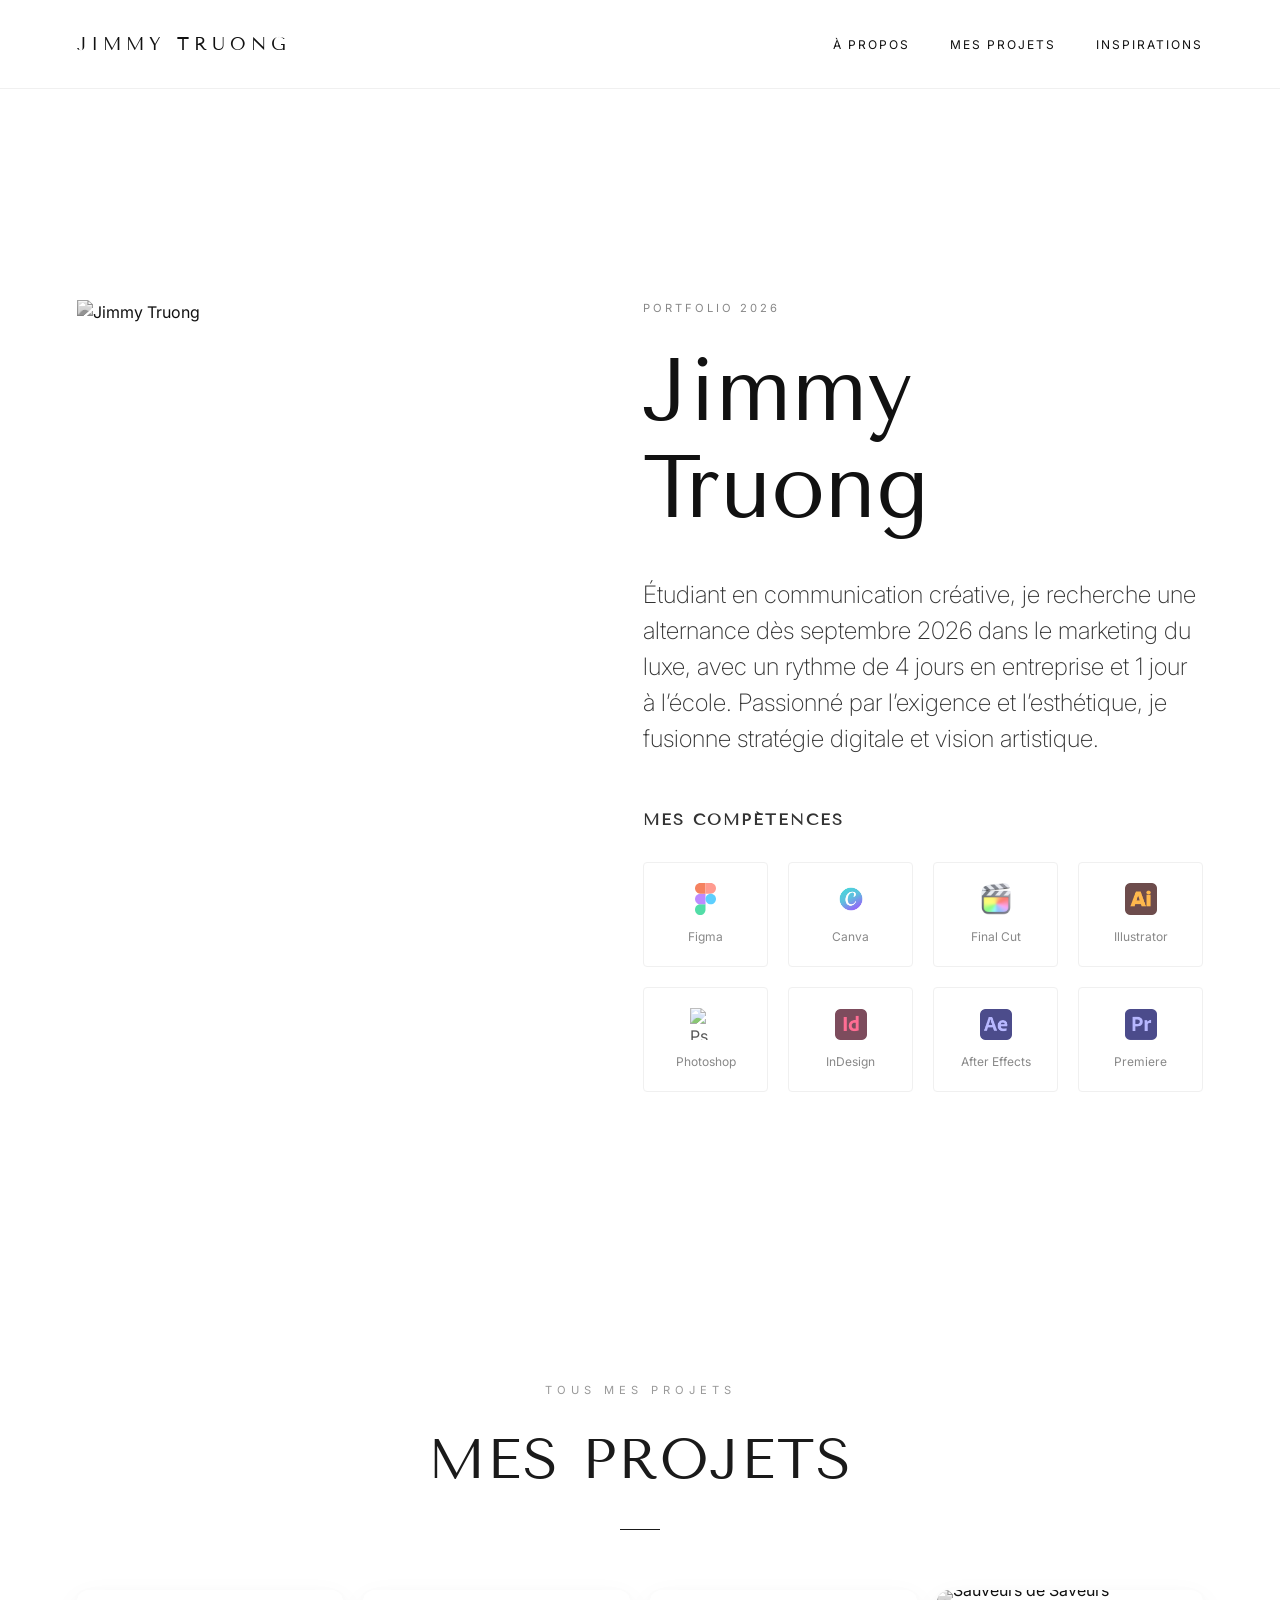
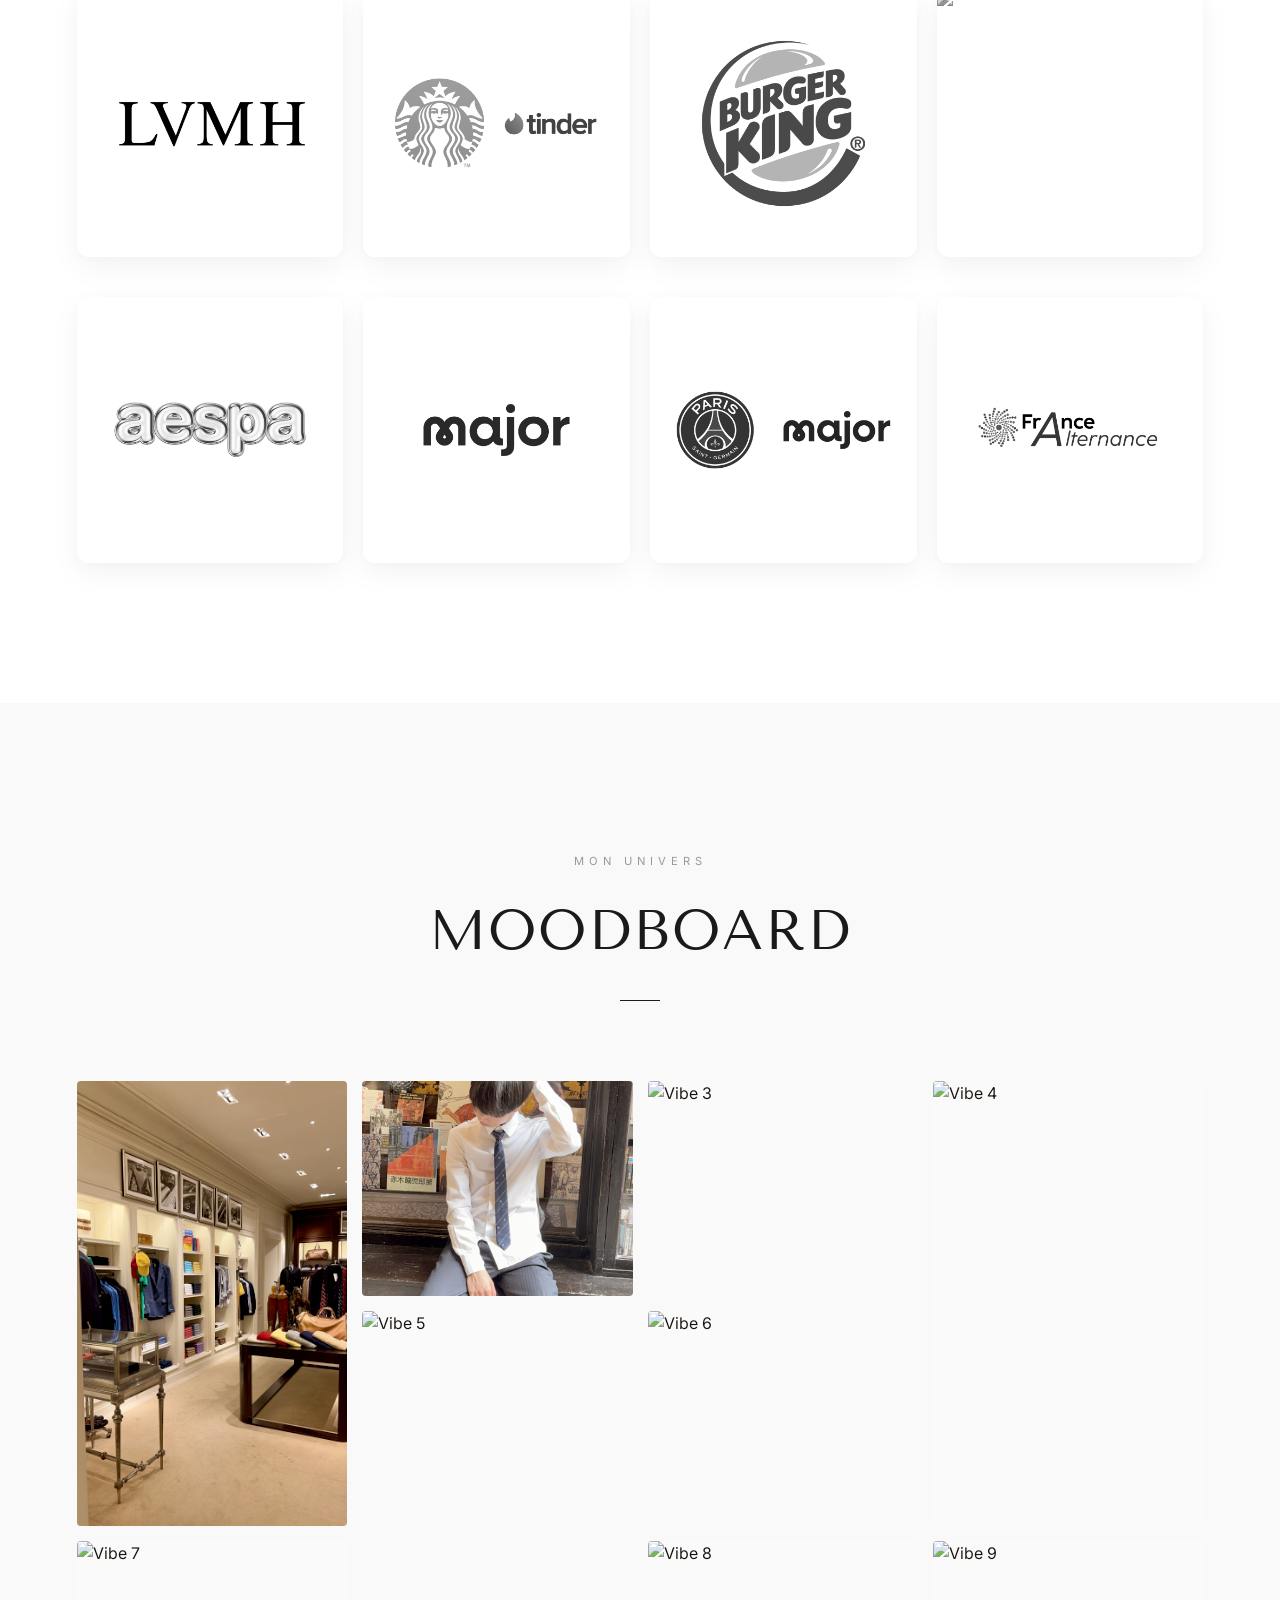
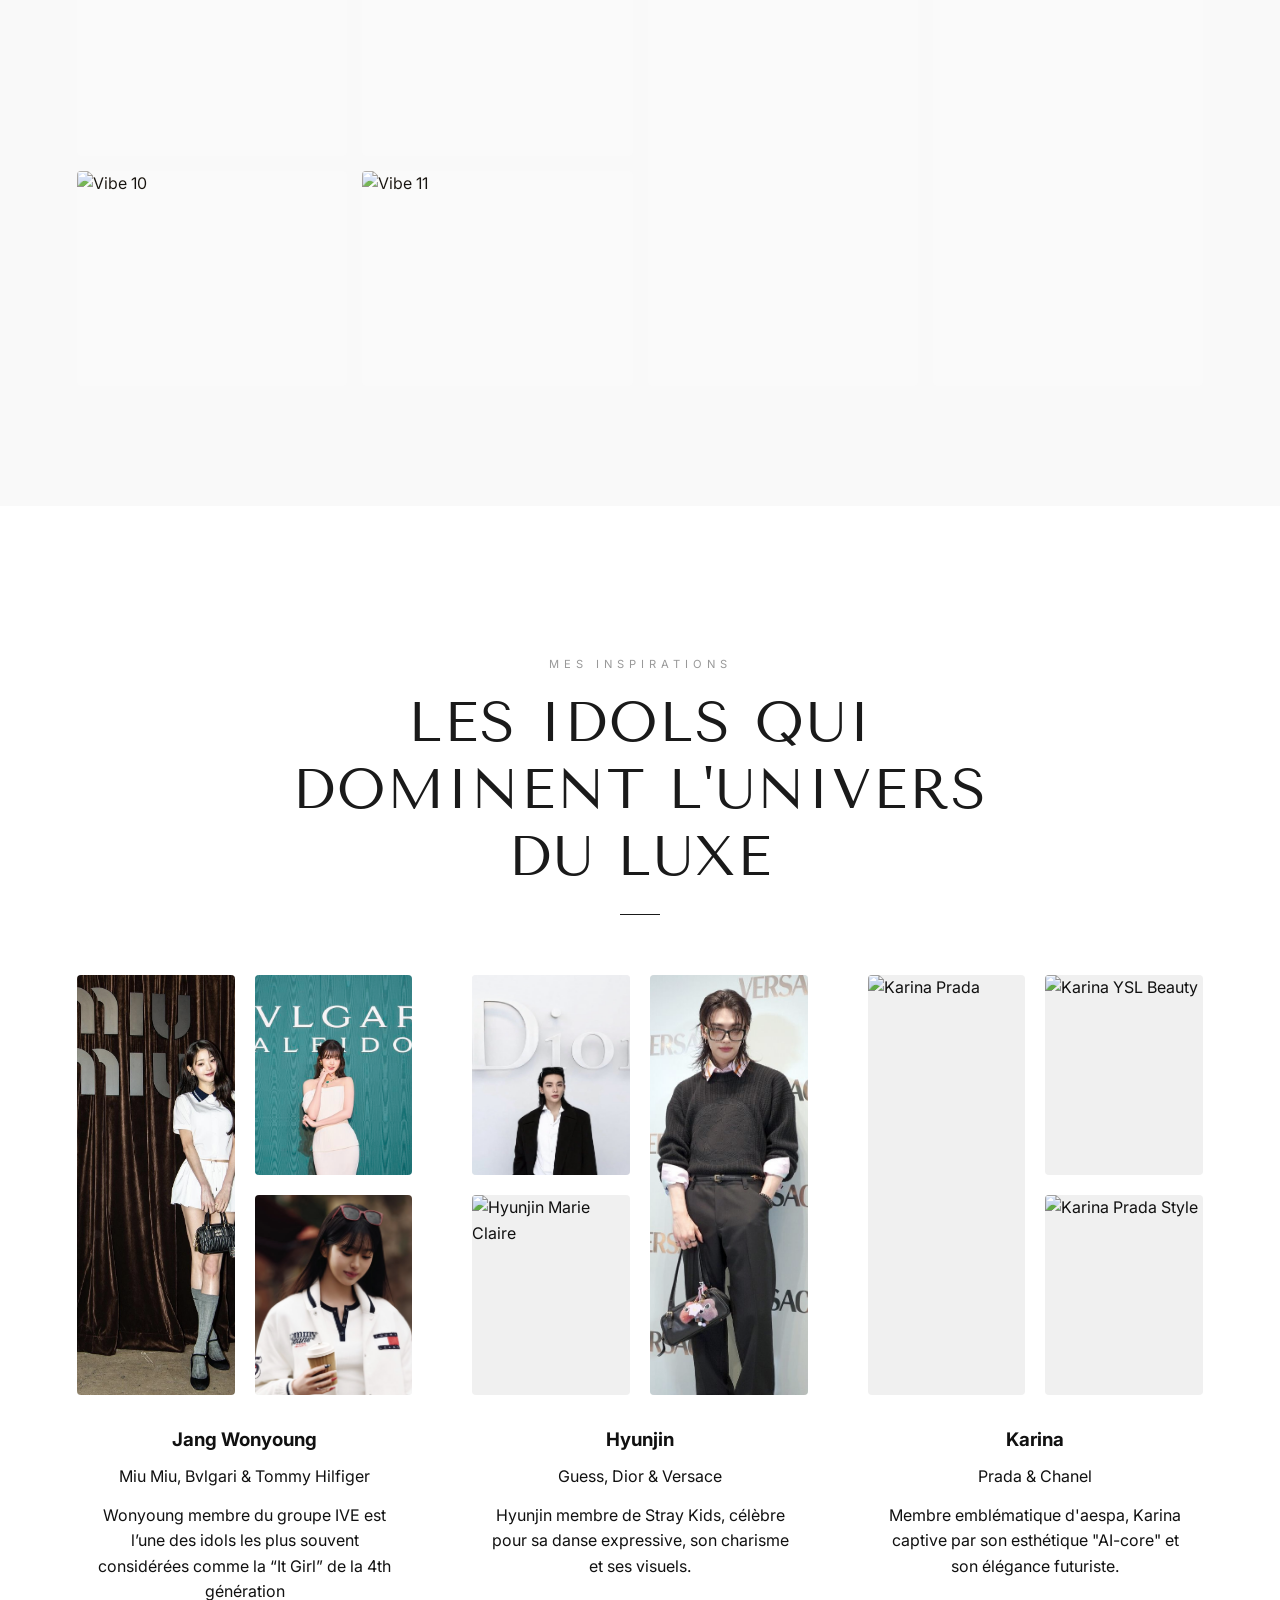
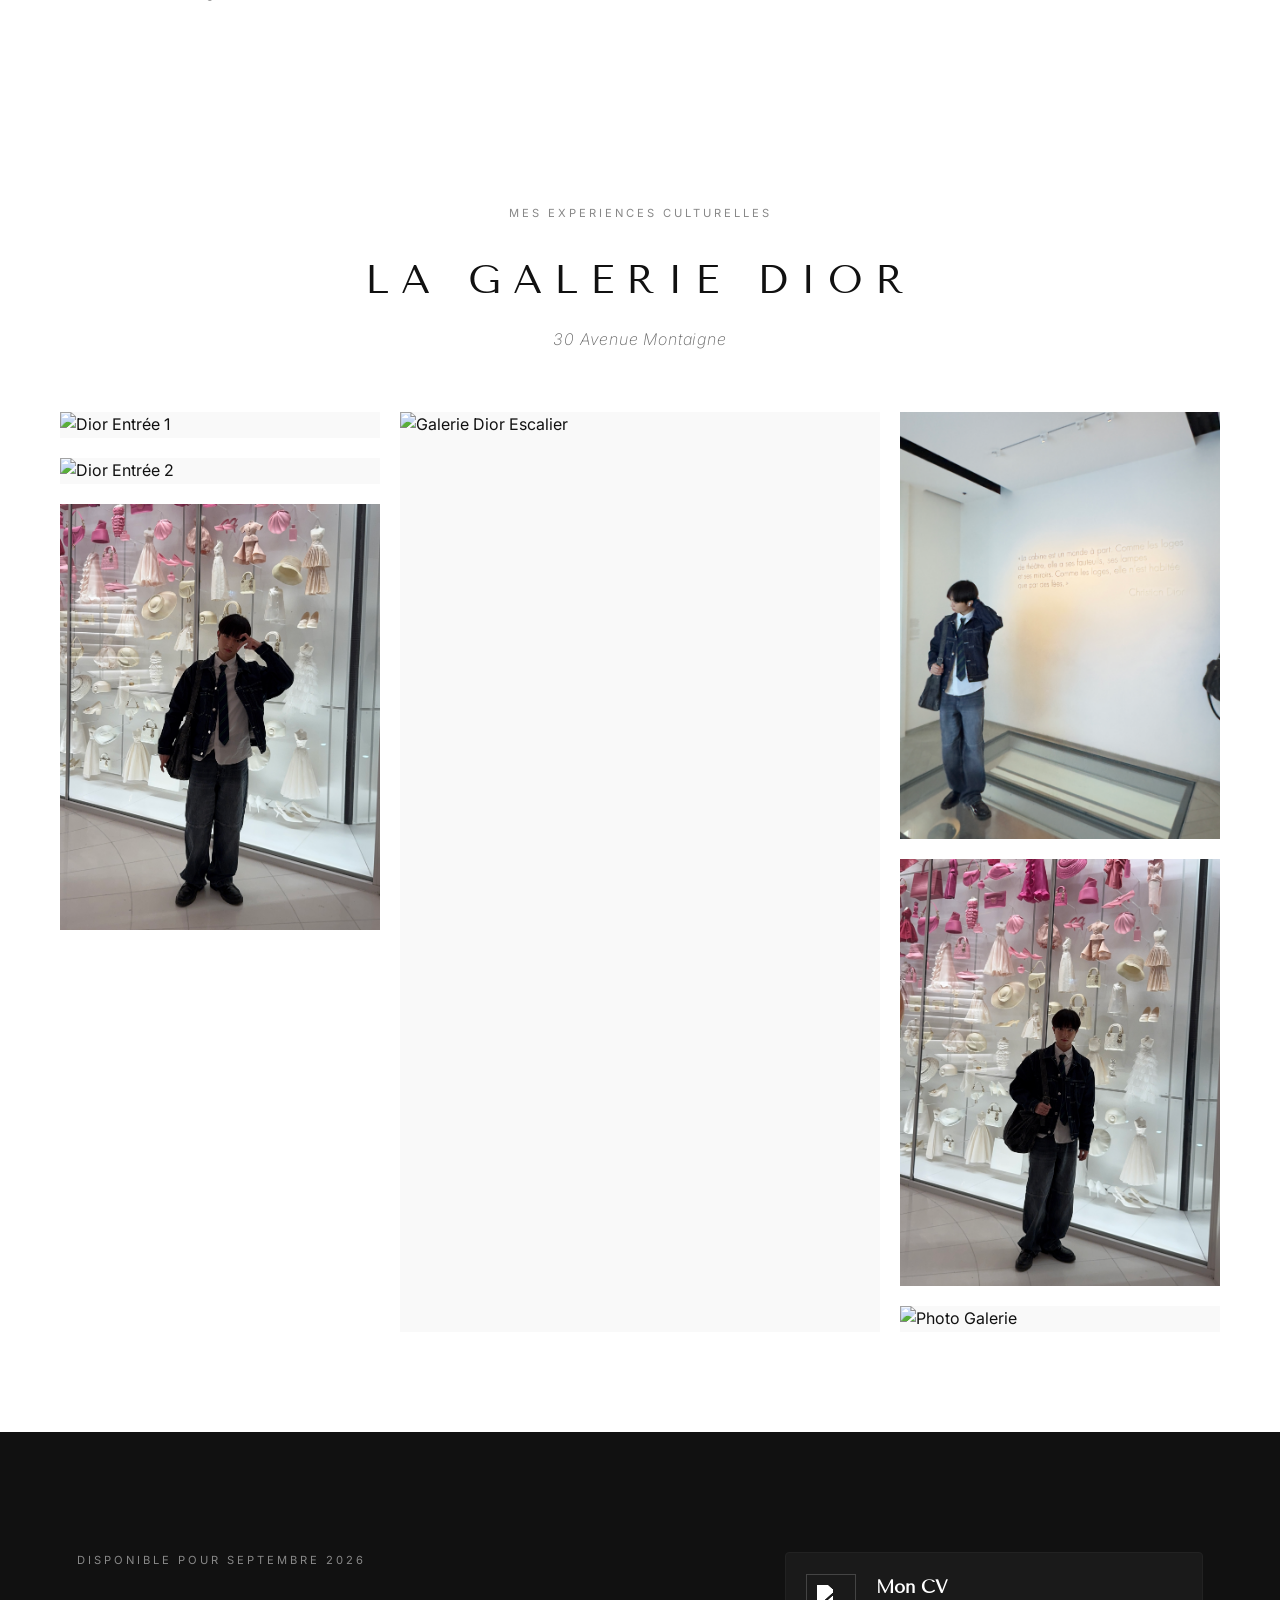
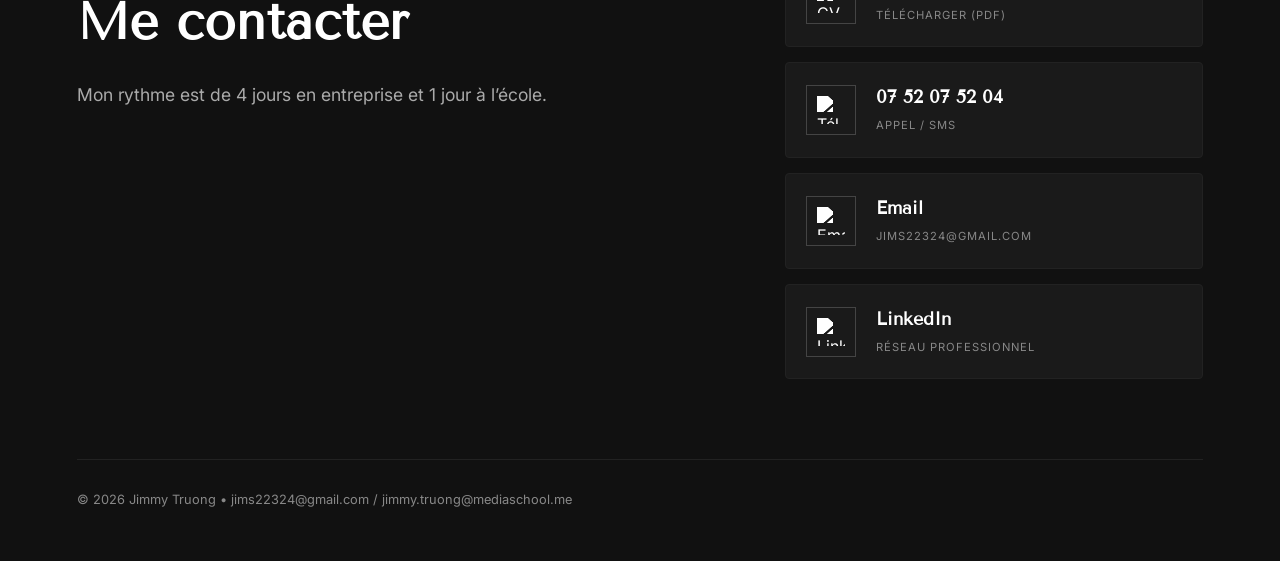
==== index.html @ fc8290d1 "Add files via upload" ====
<!DOCTYPE html>
<html lang="fr">
<head>
    <meta charset="UTF-8">
    <meta name="viewport" content="width=device-width, initial-scale=1.0">
    <title>Portfolio 2026 | Jimmy Truong</title>
    
    <link rel="icon" type="image/png" href="favicon.png">

    <link rel="stylesheet" href="style.css">
    <link href="https://fonts.googleapis.com/css2?family=Tenor+Sans&family=Inter:wght@200;400&display=swap" rel="stylesheet">
</head>
<body class="project-detail-page">

   <nav>
    <div class="logo">JIMMY TRUONG</div>
    
    <div class="menu-toggle" id="mobile-menu">
        <span class="bar"></span>
        <span class="bar"></span>
        <span class="bar"></span>
    </div>

    <ul class="nav-links">
        <li><a href="#propos">À Propos</a></li>
        <li class="has-megamenu">
            <a href="#projets" class="menu-trigger">Mes Projets</a>
            <div class="megamenu">
                <div class="megamenu-content">
                    <div class="mega-list">
                        <a href="projet-lvmh.html" class="mega-link" data-img="projet1.png">LVMH <span class="num">01</span></a>
                        <a href="projet-starbucks.html" class="mega-link" data-img="projet2.png">Starbucks <span class="num">02</span></a>
                        <a href="projet-burger-king.html" class="mega-link" data-img="projet3.png">Burger King <span class="num">03</span></a>
                        <a href="projet-sauveurs.html" class="mega-link" data-img="projet4.png">Sauveurs de Saveurs <span class="num">04</span></a>
                        <a href="projet-magazine.html" class="mega-link" data-img="projet5.png">AESPA Magazine <span class="num">05</span></a>
                        <a href="projet-major.html" class="mega-link" data-img="projet6.png">Major Formation <span class="num">06</span></a>
                        <a href="projet-psg-major.html" class="mega-link" data-img="projet7.png">PSG x Major <span class="num">07</span></a>
                        <a href="projet-france-alternance.html" class="mega-link" data-img="projet8.png">France Alternance <span class="num">08</span></a>
                    </div>

                    <div class="mega-preview">
                        <div class="preview-frame">
                            <img src="projet1.png" id="mega-preview-img" alt="Preview">
                        </div>
                    </div>
                </div>
            </div>
        </li>
        <li><a href="#inspirations">Inspirations</a></li>
    </ul>
</nav>

    <main>
        <section id="propos" class="hero">
            <div class="hero-content">
                <div class="hero-image">
                    <img src="jimmy-photo.png" alt="Jimmy Truong">
                </div>
                <div class="hero-text">
                    <span class="subtitle">Portfolio 2026</span>
                    <h1>Jimmy Truong</h1>
                    <p class="bio">Étudiant en communication créative, je recherche une alternance dès septembre 2026 dans le marketing du luxe, avec un rythme de 4 jours en entreprise et 1 jour à l’école. Passionné par l’exigence et l’esthétique, je fusionne stratégie digitale et vision artistique. </p>
                    
                    <div class="skills-box">
                        <h3>Mes compétences</h3>
                        <div class="software-grid">
                            <div class="software-item software-card">
                                <img src="figma-1.svg" alt="Figma">
                                <span>Figma</span>
                            </div>
                            <div class="software-item software-card">
                                <img src="canva.png" alt="Canva">
                                <span>Canva</span>
                            </div>
                            <div class="software-item software-card">
                                <img src="finalcutpro.png" alt="FCP">
                                <span>Final Cut</span>
                            </div>
                            <div class="software-item software-card">
                                <img src="illustrator.png" alt="Ai">
                                <span>Illustrator</span>
                            </div>
                            <div class="software-item software-card">
                                <img src="https://cdn.worldvectorlogo.com/logos/adobe-photoshop-2.svg" alt="Ps">
                                <span>Photoshop</span>
                            </div>
                            <div class="software-item software-card">
                                <img src="indesign.png" alt="Id">
                                <span>InDesign</span>
                            </div>
                            <div class="software-item software-card">
                                <img src="aftereffects.png" alt="Ae">
                                <span>After Effects</span>
                            </div>
                            <div class="software-item software-card">
                                <img src="premierepro.png" alt="Pr">
                                <span>Premiere</span>
                            </div>
                        </div>
                    </div>
                </div>
            </div>
        </section>

        <section id="projets" class="projects-section">
            <div class="projects-header">
                <span class="subtitle">Tous mes projets</span>
                <h2>Mes Projets</h2>
            </div>
            <div class="projects-grid">
                <a href="projet-lvmh.html" class="project-item">
                    <div class="project-img">
                        <img src="projet1.png" alt="Branding">
                        <div class="project-overlay"><div class="overlay-content"><span>01</span><h3>LVMH</h3><p>Voir le projet —></p></div></div>
                    </div>
                </a>
                <a href="projet-starbucks.html" class="project-item">
                    <div class="project-img">
                        <img src="projet2.png" alt="UI/UX Design">
                        <div class="project-overlay"><div class="overlay-content"><span>02</span><h3>Starbucks x Tinder</h3><p>Voir le projet —></p></div></div>
                    </div>
                </a>
                <a href="projet-burger-king.html" class="project-item">
                    <div class="project-img">
                        <img src="projet3.png" alt="Burger King Strategy">
                        <div class="project-overlay"><div class="overlay-content"><span>03</span><h3>Burger King</h3><p>Voir le projet —></p></div></div>
                    </div>
                </a>
                <a href="projet-sauveurs.html" class="project-item">
                    <div class="project-img">
                        <img src="projet4.png" alt="Sauveurs de Saveurs">
                        <div class="project-overlay"><div class="overlay-content"><span>04</span><h3>Sauveurs de Saveurs</h3><p>Voir le projet —></p></div></div>
                    </div>
                </a>
                <a href="projet-magazine.html" class="project-item">
                    <div class="project-img">
                        <img src="projet5.png" alt="Magazine FMR">
                        <div class="project-overlay"><div class="overlay-content"><span>05</span><h3>AESPA Magazine</h3><p>Voir le projet —></p></div></div>
                    </div>
                </a>
                <a href="projet-major.html" class="project-item">
                    <div class="project-img">
                        <img src="projet6.png" alt="Major Formation">
                        <div class="project-overlay"><div class="overlay-content"><span>06</span><h3>Major Formation</h3><p>Voir le projet —></p></div></div>
                    </div>
                </a>
                <a href="projet-psg-major.html" class="project-item">
                    <div class="project-img">
                        <img src="projet7.png" alt="PSG x Major">
                        <div class="project-overlay"><div class="overlay-content"><span>07</span><h3>Paris St Germain x Major Formation</h3><p>Voir le projet —&gt;</p></div></div>
                    </div>
                </a>
                <a href="projet-france-alternance.html" class="project-item">
                    <div class="project-img">
                        <img src="projet8.png" alt="">
                        <div class="project-overlay"><div class="overlay-content"><span>08</span><h3>France Alternance</h3><p>Voir le projet —></p></div></div>
                    </div>
                </a>
            </div>
        </section>

        <section class="moodboard">
    <div class="moodboard-header">
        <span class="subtitle">Mon univers</span>
        <h2>Moodboard</h2>
    </div>
    <div class="vertical-grid">
        <div class="mood-item vertical"><img src="mood1.jpg" alt="Vibe 1"></div>
        <div class="mood-item small"><img src="mood2.jpg" alt="Vibe 2"></div>
        <div class="mood-item small"><img src="mood3.jpg" alt="Vibe 3"></div>
        <div class="mood-item vertical"><img src="mood4.jpg" alt="Vibe 4"></div>
        <div class="mood-item vertical"><img src="mood5.jpg" alt="Vibe 5"></div>
        <div class="mood-item small"><img src="mood6.jpg" alt="Vibe 6"></div>
        <div class="mood-item small"><img src="mood7.jpg" alt="Vibe 7"></div>
        <div class="mood-item vertical"><img src="mood8.jpg" alt="Vibe 8"></div>
        <div class="mood-item vertical"><img src="mood9.jpg" alt="Vibe 9"></div>
        <div class="mood-item small"><img src="mood10.jpg" alt="Vibe 10"></div>
        <div class="mood-item small"><img src="mood11.jpg" alt="Vibe 11"></div>
    </div>
</section>

       <section id="inspirations" class="inspirations-section">
    <div class="inspi-header">
        <span class="subtitle">Mes inspirations</span>
        <h2>Les idols qui dominent l'univers du luxe</h2>
    </div>
    <div class="moodboard-inspi">
        
        <div class="inspi-group">
            <div class="inspi-grid wonyoung-grid">
                <div class="inspi-item tall"><img src="wonyoung-1.jpg" alt="Wonyoung Miu Miu"></div>
                <div class="inspi-item square"><img src="wonyoung-2.jpg" alt="Wonyoung Bvlgari"></div>
                <div class="inspi-item square"><img src="wonyoung-3.jpg" alt="Wonyoung Style"></div>
            </div>
            <div class="inspi-text inspi-text-center">
                <a href="https://www.google.com/search?q=Jang+Wonyoung" target="_blank" class="inspi-link">
                    <h3>Jang Wonyoung</h3>
                </a>
                <span>Miu Miu, Bvlgari & Tommy Hilfiger</span>
                <p>Wonyoung membre du groupe IVE est l’une des idols les plus souvent considérées comme la “It Girl” de la 4th génération</p>
            </div>
        </div>

        <div class="inspi-group">
            <div class="inspi-grid hyunjin-grid">
                <div class="inspi-item square"><img src="hyunjin-2.jpg" alt="Hyunjin Cartier"></div>
                <div class="inspi-item tall"><img src="hyunjin-1.jpg" alt="Hyunjin Versace"></div>
                <div class="inspi-item square"><img src="hyunjin-3.jpg" alt="Hyunjin Marie Claire"></div>
            </div>
            <div class="inspi-text inspi-text-center">
                <a href="https://www.google.com/search?q=Hyunjin+Stray+Kids" target="_blank" class="inspi-link">
                    <h3>Hyunjin</h3>
                </a>
                <span>Guess, Dior & Versace</span>
                <p>Hyunjin membre de Stray Kids, célèbre pour sa danse expressive, son charisme et ses visuels.</p>
            </div>
        </div>

        <div class="inspi-group">
            <div class="inspi-grid karina-grid">
                <div class="inspi-item tall"><img src="karina-1.png" alt="Karina Prada"></div>
                <div class="inspi-item square"><img src="karina-2.jpg" alt="Karina YSL Beauty"></div>
                <div class="inspi-item square"><img src="karina-3.jpg" alt="Karina Prada Style"></div>
            </div>
            <div class="inspi-text inspi-text-center">
                <a href="https://www.google.com/search?q=Karina+aespa" target="_blank" class="inspi-link">
                    <h3>Karina</h3>
                </a>
                <span>Prada & Chanel <br></span>
                <p>Membre emblématique d'aespa, Karina captive par son esthétique "AI-core" et son élégance futuriste.</p>
            </div>
        </div>

    </div>
</section>

<section class="visites-section">
    <div class="visite-header">
        <span class="subtitle">MES EXPERIENCES CULTURELLES</span>
        <h2 class="dior-title">LA GALERIE DIOR</h2>
        <p class="visite-desc">30 Avenue Montaigne</p>
    </div>

    <div class="dior-moodboard">
        <div class="dior-column">
            <div class="dior-item"><img src="dior-entree3.png" alt="Dior Entrée 1"></div>
            <div class="dior-item"><img src="dior-entree2.png" alt="Dior Entrée 2"></div>
            <div class="dior-item"><img src="moi-3.jpg" alt="Moi"></div>
        </div>
        <div class="dior-column center-tall">
            <div class="dior-item tall"><img src="dior-entree.png" alt="Galerie Dior Escalier"></div>
        </div>
        <div class="dior-column">
            <div class="dior-item"><img src="dior-photo1.jpg" alt="Moi"></div>
            <div class="dior-item"><img src="moi-4.jpg" alt="Moi"></div>
            <div class="dior-item"><img src="dior-photo-4.png" alt="Photo Galerie"></div>
        </div>
    </div>
</section>

<script>
document.addEventListener("DOMContentLoaded", function() {
    const megaLinks = document.querySelectorAll(".mega-link");
    const previewImg = document.getElementById("mega-preview-img");

    megaLinks.forEach(link => {
        link.addEventListener("mouseenter", function() {
            const newImg = this.getAttribute("data-img");
            
            if (newImg) {
                // Animation de sortie
                previewImg.style.opacity = "0";
                previewImg.style.transform = "scale(1.05)";
                
                setTimeout(() => {
                    previewImg.src = newImg;
                    // Animation d'entrée
                    previewImg.style.opacity = "1";
                    previewImg.style.transform = "scale(1)";
                }, 180);
            }
        });
    });
});
</script>

<script>
        document.addEventListener("DOMContentLoaded", function() {
            const megaLinks = document.querySelectorAll(".mega-link");
            const previewImg = document.getElementById("mega-preview-img");

            megaLinks.forEach(link => {
                link.addEventListener("mouseenter", function() {
                    const newImg = this.getAttribute("data-img");
                    
                    if (newImg) {
                        // Petit effet de transition pour le côté premium
                        previewImg.style.opacity = "0";
                        previewImg.style.transform = "scale(0.98)"; // Optionnel : léger recul
                        
                        setTimeout(() => {
                            previewImg.src = newImg;
                            previewImg.style.opacity = "1";
                            previewImg.style.transform = "scale(1)";
                        }, 200);
                    }
                });
            });
        });
    </script>

    <script>
        // 1. GESTION DU MENU BURGER (MOBILE)
        const menuToggle = document.getElementById('mobile-menu');
        const navLinks = document.querySelector('.nav-links');

        if (menuToggle) {
            menuToggle.addEventListener('click', () => {
                menuToggle.classList.toggle('active');
                navLinks.classList.toggle('active');
            });
        }

        // Fermer le menu mobile quand on clique sur un lien
        document.querySelectorAll('.nav-links a').forEach(link => {
            link.addEventListener('click', () => {
                menuToggle.classList.remove('active');
                navLinks.classList.remove('active');
            });
        });

        // 2. GESTION DE LA PREVIEW IMAGE (DESKTOP)
        const megaLinks = document.querySelectorAll(".mega-link");
        const previewImg = document.getElementById("mega-preview-img");

        megaLinks.forEach(link => {
            link.addEventListener("mouseenter", function() {
                const newImg = this.getAttribute("data-img");
                if (newImg && previewImg) {
                    previewImg.style.opacity = "0";
                    setTimeout(() => {
                        previewImg.src = newImg;
                        previewImg.style.opacity = "1";
                    }, 150);
                }
            });
        });
    </script>
</body>
</html>

</body>
</html>
        <footer>
    <div class="footer-main">
        <div class="footer-left">
            <span class="subtitle" style="color: var(--gray);">Disponible pour septembre 2026</span>
            <h2>Me contacter</h2>
            <p class="footer-desc">
                Mon rythme est de 4 jours en entreprise et 1 jour à l’école.
            </p>
        </div>

        <div class="footer-right">
            <div class="contact-cards">
                <a href="jimmy-truong-CV.pdf" download="CV_Jimmy_Truong.pdf" target="_blank" class="contact-card cv-card">
                    <div class="card-frame"><img src="cv-icon.png" alt="CV"></div>
                    <div class="card-info">
                        <h4>Mon CV</h4>
                        <span>Télécharger (PDF)</span>
                    </div>
                </a>

                <a href="tel:+33752075204" class="contact-card phone-card">
                    <div class="card-frame"><img src="phone-icon.png" alt="Tél"></div>
                    <div class="card-info">
                        <h4>07 52 07 52 04</h4>
                        <span>Appel / SMS</span>
                    </div>
                </a>

                <a href="mailto:jims22324@gmail.com" class="contact-card email-card">
                    <div class="card-frame"><img src="email-icon.png" alt="Email"></div>
                    <div class="card-info">
                        <h4>Email</h4>
                        <span>jims22324@gmail.com</span>
                    </div>
                </a>

                <a href="https://www.linkedin.com/in/jimmy-truong-983167297/" target="_blank" class="contact-card linkedin-card">
                    <div class="card-frame"><img src="linkedin.png" alt="LinkedIn"></div>
                    <div class="card-info">
                        <h4>LinkedIn</h4>
                        <span>Réseau Professionnel</span>
                    </div>
                </a>
            </div>
        </div>
    </div>
    <div class="footer-bottom">
        <p>© 2026 Jimmy Truong • jims22324@gmail.com / jimmy.truong@mediaschool.me</p>
    </div>
</footer>
    </main>

    <script>
        const megaLinks = document.querySelectorAll('.mega-link');
        const previewImg = document.getElementById('mega-preview-img');
        megaLinks.forEach(link => {
            link.addEventListener('mouseenter', () => {
                const newImg = link.getAttribute('data-img');
                previewImg.style.opacity = '0';
                setTimeout(() => {
                    previewImg.src = newImg;
                    previewImg.style.opacity = '1';
                }, 150);
            });
        });
    </script>
</body>
</html>
---- style.css ----
/* ==========================================================================
   1. VARIABLES & RESET
   ========================================================================== */
:root {
    --black: #111111;
    --white: #ffffff;
    --cream: #f9f9f9;
    --gray: #888888;
    --light-gray: #f0f0f0;
    --transition: all 0.8s cubic-bezier(0.19, 1, 0.22, 1);
}

* { margin: 0; padding: 0; box-sizing: border-box; }

html { scroll-behavior: smooth; }

body {
    background-color: var(--white);
    color: var(--black);
    font-family: 'Inter', sans-serif;
    line-height: 1.6;
    overflow-x: hidden;
}

/* ==========================================================================
   2. NAVIGATION & MÉGAMENU
   ========================================================================== */
nav {
    display: flex;
    justify-content: space-between;
    align-items: center;
    padding: 30px 6%;
    position: fixed;
    width: 100%;
    top: 0;
    z-index: 1000;
    background: rgba(255, 255, 255, 0.9);
    backdrop-filter: blur(15px);
    border-bottom: 1px solid var(--light-gray);
}

.logo {
    font-family: 'Tenor Sans', sans-serif;
    letter-spacing: 5px;
    font-size: 1.1rem;
    font-weight: 400;
}

.nav-links { display: flex; list-style: none; gap: 40px; }

.nav-links a {
    text-decoration: none;
    color: var(--black);
    font-size: 0.75rem;
    text-transform: uppercase;
    letter-spacing: 2px;
    transition: var(--transition);
}

.nav-links a:hover { color: var(--gray); }

.has-megamenu { position: static; }

.megamenu {
    position: absolute;
    top: 100%; left: 0; width: 100%;
    background: var(--white);
    padding: 60px 6%;
    visibility: hidden;
    opacity: 0;
    transform: translateY(-10px);
    transition: var(--transition);
    box-shadow: 0 15px 40px rgba(0,0,0,0.05);
}

.has-megamenu:hover .megamenu {
    visibility: visible;
    opacity: 1;
    transform: translateY(0);
}

.megamenu-content { display: grid; grid-template-columns: 1fr 1fr; gap: 60px; }

.mega-link {
    text-decoration: none;
    color: var(--black);
    font-size: 1rem;
    display: flex;
    align-items: center;
    padding: 8px 0;
    position: relative;
    transition: var(--transition);
}

.mega-link span { font-size: 0.6rem; color: var(--gray); margin-right: 15px; }

.mega-link::after {
    content: '';
    position: absolute;
    bottom: 0; left: 35px; width: 0; height: 1px;
    background-color: var(--black);
    transition: width 0.4s ease;
}

.mega-link:hover { transform: translateX(10px); }
.mega-link:hover::after { width: 100px; }

.megamenu-visual { width: 100%; height: 380px; overflow: hidden; background: var(--light-gray); }
.megamenu-visual img { width: 100%; height: 100%; object-fit: cover; transition: opacity 0.5s ease; }

/* ==========================================================================
   3. HERO SECTION & SKILLS
   ========================================================================== */
.hero { padding: 180px 6% 120px; }

.hero-content {
    display: grid;
    grid-template-columns: 1fr 1.2fr;
    gap: 100px;
    align-items: flex-start;
}

.hero-image { overflow: hidden; }
.hero-image img {
    width: 100%;
    aspect-ratio: 3/4;
    object-fit: cover;
    filter: grayscale(100%);
    transition: transform 1.2s cubic-bezier(0.19, 1, 0.22, 1), filter 0.8s ease;
}

.hero-image:hover img { filter: grayscale(0%); transform: scale(1.05); }

.subtitle {
    text-transform: uppercase;
    font-size: 0.7rem;
    letter-spacing: 3px;
    color: var(--gray);
    display: block;
    margin-bottom: 25px;
}

h1 {
    font-family: 'Tenor Sans', serif;
    font-size: clamp(3rem, 8vw, 5.5rem);
    font-weight: 400;
    line-height: 1.1;
    margin-bottom: 40px;
}

.bio { font-size: 1.5rem; font-weight: 200; line-height: 1.5; margin-bottom: 50px; color: #333; }

/* Skills Section */
.skills-box { margin-top: 50px; max-width: 600px; }
.skills-box h3 {
    font-family: 'Tenor Sans', serif;
    font-size: 1rem;
    text-transform: uppercase;
    letter-spacing: 2px;
    margin-bottom: 30px;
    color: #333;
}

.software-grid {
    display: grid;
    grid-template-columns: repeat(4, 1fr);
    gap: 20px;
}

.software-card {
    display: flex;
    flex-direction: column;
    align-items: center;
    justify-content: center;
    padding: 20px 10px;
    border: 1px solid var(--light-gray);
    border-radius: 4px;
    transition: all 0.3s ease;
}

.software-card img {
    width: 32px; height: 32px;
    object-fit: contain;
    margin-bottom: 12px;
    filter: grayscale(100%);
    opacity: 0.7;
    transition: all 0.3s ease;
}

.software-card span { font-size: 0.75rem; color: var(--gray); }

.software-card:hover {
    border-color: var(--black);
    transform: translateY(-5px);
    background: var(--white);
    box-shadow: 0 10px 20px rgba(0,0,0,0.05);
}

.software-card:hover img { filter: grayscale(0%); opacity: 1; transform: scale(1.1); }
.software-card:hover span { color: var(--black); }

/* ==========================================================================
   4. PROJECTS GRID (ACCUEIL)
   ========================================================================== */
.projects-section { padding: 120px 6%; }

.projects-grid {
    display: grid;
    grid-template-columns: repeat(4, 1fr);
    gap: 20px;
}

.project-item { text-decoration: none; position: relative; overflow: hidden; background-color: var(--black); }
.project-img { aspect-ratio: 1/1; overflow: hidden; }
.project-img img {
    width: 100%; height: 100%; object-fit: cover;
    transition: transform 1.2s cubic-bezier(0.19, 1, 0.22, 1), opacity 0.8s ease;
}

.project-overlay {
    position: absolute;
    top: 0; left: 0; width: 100%; height: 100%;
    display: flex; align-items: center; justify-content: center;
    opacity: 0; transition: var(--transition); color: white; z-index: 2;
}

.overlay-content h3 {
    font-family: 'Tenor Sans', serif; font-size: 1.5rem;
    transform: translateY(20px); transition: transform 0.6s cubic-bezier(0.19, 1, 0.22, 1);
}

.project-item:hover .project-img img { transform: scale(1.1); opacity: 0.4; }
.project-item:hover .project-overlay { opacity: 1; }
.project-item:hover .overlay-content h3 { transform: translateY(0); }

/* ==========================================================================
   5. PROJECT DETAILS (PSG, LVMH...)
   ========================================================================== */
.project-detail-page { background-color: var(--white); }

.close-project {
    position: fixed; top: 30px; right: 6%; z-index: 2000;
    display: flex; align-items: center; gap: 12px;
    text-decoration: none; color: var(--black); font-size: 0.7rem;
    text-transform: uppercase; letter-spacing: 2px; transition: var(--transition);
}

.close-icon { font-size: 1.2rem; transition: transform 0.5s ease; }
.close-project:hover { color: var(--gray); }
.close-project:hover .close-icon { transform: rotate(90deg); }

.project-hero-minimal { padding-top: 100px; margin-bottom: 60px; }
.hero-title-box { padding: 60px 6%; }

.split-section { display: flex; align-items: center; padding: 100px 6%; gap: 10%; }
.split-section.reversed { flex-direction: row-reverse; }
.visual-content { flex: 1.2; overflow: hidden; }
.visual-content img { width: 100%; height: auto; display: block; }

.screens-section { padding: 100px 6%; max-width: 1200px; margin: 0 auto; }
.screen-item { margin-bottom: 80px; text-align: center; }
.screen-item img { width: 100%; box-shadow: 0 20px 50px rgba(0,0,0,0.05); }

.project-footer {
    display: flex; justify-content: space-around; padding: 80px 6%;
    background-color: var(--cream); border-top: 1px solid var(--light-gray);
    margin-top: 60px; text-align: center;
}

.footer-info h3 { font-family: 'Tenor Sans', serif; font-size: 0.75rem; color: var(--gray); letter-spacing: 3px; margin-bottom: 15px; }
.footer-info p { font-size: 1.1rem; font-weight: 200; }

/* --- STYLE DES CARTES PROJETS --- */

.project-item {
    text-decoration: none;
    display: block;
    border-radius: 12px; /* Un léger arrondi pour plus de modernité */
    overflow: hidden;
    transition: all 0.4s cubic-bezier(0.165, 0.84, 0.44, 1);
    
    /* L'ombre portée initiale (très subtile) */
    box-shadow: 0 10px 30px rgba(0, 0, 0, 0.05), 
                0 1px 8px rgba(0, 0, 0, 0.02);
    
    background: #fff; /* Fond blanc pour que l'ombre ressorte bien */
    margin-bottom: 20px;
}

/* L'image à l'intérieur de la carte */
.project-img {
    position: relative;
    width: 100%;
    line-height: 0; /* Évite les espaces vides sous l'image */
}

/* --- EFFET AU SURVOL (HOVER) --- */

.project-item:hover {
    /* L'ombre devient plus profonde et diffuse au survol */
    box-shadow: 0 20px 40px rgba(0, 0, 0, 0.12), 
                0 4px 12px rgba(0, 0, 0, 0.04);
    
    /* Léger effet de soulèvement */
    transform: translateY(-8px);
}

/* On s'assure que l'image reste nette */
.project-img img {
    width: 100%;
    height: auto;
    transition: transform 0.6s ease;
}

/* --- SÉCURITÉ LISIBILITÉ : TEXTE NOIR AU SURVOL --- */

/* On cible le titre et le texte à l'intérieur de l'overlay lors du survol de l'item */
.project-item:hover .overlay-content h3,
.project-item:hover .overlay-content p,
.project-item:hover .overlay-content span {
    color: #000000 !important; /* Force le noir */
    opacity: 1; /* Assure une visibilité maximale */
}

/* Si tu as un fond d'overlay qui apparaît au survol, 
   assure-toi qu'il soit assez clair pour que le texte noir ressorte */
.project-overlay {
    background: rgba(255, 255, 255, 0.85); /* Fond blanc semi-transparent au survol */
    transition: background 0.4s ease;
}
/* --- ESPACEMENT DANS L'OVERLAY --- */

.overlay-content {
    display: flex;
    flex-direction: column; /* Aligne les éléments verticalement */
    justify-content: center;
    align-items: center;
    gap: 20px; /* Crée un espace automatique de 20px entre chaque élément (span, h3, p) */
    padding: 20px;
}

.overlay-content h3 {
    margin: 0; /* Enlève les marges par défaut qui pourraient fausser le gap */
    font-size: 1.5rem;
    line-height: 1.2;
}

.overlay-content p {
    margin: 0;
    text-transform: uppercase;
    letter-spacing: 1px;
    font-size: 0.8rem;
    font-weight: 400;
    /* On ajoute une petite bordure ou un style différent pour bien le séparer visuellement */
    padding-top: 10px; 
    border-top: 1px solid rgba(0,0,0,0.1); /* Ligne très fine pour séparer proprement */
}

/* On s'assure que le texte reste noir comme demandé */
.overlay-content h3, 
.overlay-content p, 
.overlay-content span {
    color: #000 !important;
}

/* --- FILTRE NOIR ET BLANC SUR LES PROJETS --- */

/* 1. On applique le noir et blanc par défaut */
.project-img img {
    filter: grayscale(100%); /* Rend l'image totalement noire et blanche */
    transition: filter 0.6s ease, transform 0.6s ease; /* Transition douce pour le retour de la couleur */
}

/* 2. On retire le filtre quand on survole la carte (project-item) */
.project-item:hover .project-img img {
    filter: grayscale(0%); /* L'image retrouve ses couleurs d'origine */
    transform: scale(1.05); /* Petit zoom en bonus pour le dynamisme */
}

/* 3. On s'assure que l'overlay (texte noir) ressorte bien sur l'image en couleur */
.project-overlay {
    background: rgba(255, 255, 255, 0.85); /* Fond blanc translucide pour la lisibilité */
    opacity: 0;
    transition: opacity 0.4s ease;
}

.project-item:hover .project-overlay {
    opacity: 1;
}

/* ==========================================================================
   6. MOODBOARD (GALERIE VERTICALE)
   ========================================================================== */
.moodboard { padding: 100px 6%; background: var(--cream); }

.vertical-grid {
    display: grid;
    grid-template-columns: repeat(4, 1fr);
    grid-auto-rows: 100px;
    gap: 15px;
    padding: 20px 0;
}

.vertical-grid .mood-item {
    overflow: hidden;
    border-radius: 4px;
    background: #f9f9f9;
    transition: transform 0.4s ease;
}

.vertical-grid .mood-item img {
    width: 100%; height: 100%;
    object-fit: cover;
    transition: transform 0.6s ease;
}

.vertical-grid .mood-item.vertical { grid-row: span 4; }
.vertical-grid .mood-item.small { grid-row: span 2; }

.vertical-grid .mood-item:hover { transform: translateY(-5px); }
.vertical-grid .mood-item:hover img { transform: scale(1.08); }

/* --- EFFET FILTRE MOODBOARD (CORRIGÉ EN BEIGE) --- */

.mood-item {
    position: relative;
    overflow: hidden;
    background-color: #f5f5dc; /* Fond beige (Beige/Nude) */
}

/* Le filtre Beige/Nude */
.mood-item::after {
    content: "";
    position: absolute;
    top: 0;
    left: 0;
    width: 100%;
    height: 100%;
    /* Couleur Beige Sable avec une opacité douce */
    background-color: rgba(225, 207, 185, 0.45); 
    /* Soft-light donne cet aspect "voile de soie" beaucoup plus chic que le jaune */
    mix-blend-mode: soft-light; 
    transition: all 0.6s cubic-bezier(0.19, 1, 0.22, 1);
    z-index: 1;
    pointer-events: none;
}

.mood-item img {
    display: block;
    width: 100%;
    height: 100%;
    object-fit: cover;
    transition: transform 0.8s ease, filter 0.6s ease;
    /* On remplace le sépia jaune par un léger désaturage pour le look luxe */
    filter: saturate(0.8) contrast(1.05); 
}

/* --- EFFET AU SURVOL (HOVER) --- */

/* On retire le filtre beige */
.mood-item:hover::after {
    background-color: rgba(225, 207, 185, 0);
    opacity: 0;
}

/* L'image retrouve son éclat naturel */
.mood-item:hover img {
    transform: scale(1.05);
    filter: saturate(1) contrast(1);
}

/* --- EFFET AU SURVOLE (HOVER) --- */

/* On fait disparaître le filtre */
.mood-item:hover::after {
    background-color: rgba(255, 170, 0, 0);
    opacity: 0;
}

/* L'image reprend ses vraies couleurs et zoom doucement */
.mood-item:hover img {
    transform: scale(1.05);
    filter: sepia(0) contrast(1);
}

/* ==========================================================================
   7. INSPIRATIONS & MUSES
   ========================================================================== */
.inspirations-section { padding: 100px 6%; }
.inspi-header { margin-bottom: 80px; text-align: center; }

.moodboard-inspi { display: flex; gap: 60px; justify-content: center; flex-wrap: wrap; }
.inspi-group { flex: 1; max-width: 650px; }

.inspi-grid {
    display: grid; grid-template-columns: repeat(2, 1fr);
    grid-auto-rows: 200px; gap: 20px; margin-bottom: 30px;
}

.inspi-item { overflow: hidden; background: var(--light-gray); border-radius: 4px; }
.inspi-item img { width: 100%; height: 100%; object-fit: cover; filter: grayscale(15%); transition: var(--transition); }
.inspi-item:hover img { filter: grayscale(0%); transform: scale(1.05); }

.inspi-item.tall { grid-row: span 2; }

/* ==========================================================================
   8. FOOTER
   ========================================================================== */
footer { padding: 120px 6% 50px; background: var(--black); color: var(--white); }
.footer-main { display: grid; grid-template-columns: 1.2fr 0.8fr; gap: 80px; margin-bottom: 80px; }

.footer-left h2 { font-family: 'Tenor Sans', sans-serif; font-size: clamp(2rem, 4vw, 3.5rem); line-height: 1.1; margin-bottom: 30px; }
.footer-desc { font-size: 1.1rem; color: #aaa; margin-bottom: 40px; max-width: 500px; }

.footer-email { color: white; text-decoration: none; position: relative; font-size: 1.2rem; }
.footer-email::after {
    content: ''; position: absolute; bottom: -5px; left: 0; width: 100%; height: 1px;
    background: white; transform: scaleX(0); transition: transform 0.4s ease;
}
.footer-email:hover::after { transform: scaleX(1); }

.contact-cards { display: flex; flex-direction: column; gap: 20px; }
.contact-card {
    display: flex; align-items: center; gap: 20px; padding: 20px;
    background: #1a1a1a; text-decoration: none; color: white;
    border: 1px solid #333; transition: all 0.5s ease;
}

.contact-card:hover { background: var(--white); transform: translateX(15px); }
.contact-card:hover .card-info h4, .contact-card:hover .card-info span { color: var(--black); }
.card-frame { width: 60px; height: 60px; border: 1px solid #444; padding: 5px; }
.card-frame img { width: 100%; height: 100%; filter: grayscale(100%); }

/* ==========================================================================
   9. RESPONSIVE
   ========================================================================== */
@media (max-width: 1100px) {
    .hero-content, .footer-main { grid-template-columns: 1fr; gap: 50px; }
    .megamenu-visual { display: none; }
    .projects-grid { grid-template-columns: repeat(2, 1fr); }
}

@media (max-width: 768px) {
    .vertical-grid { grid-template-columns: repeat(2, 1fr); }
    .software-grid { grid-template-columns: repeat(2, 1fr); }
    .project-footer { flex-direction: column; gap: 40px; }
    .split-section { flex-direction: column; }
    .close-text { display: none; }
}

/* ==========================================================================
   RESTYLISATION DES PAGES PROJETS (LVMH, etc.)
   ========================================================================== */

/* 1. Ajustement de la page globale pour plus d'élégance */
.project-detail-page main {
    padding-top: 120px;
    background-color: var(--white);
}

/* 2. Hero Section : Image principale plus contenue et centrée */
.project-detail-page .hero-image-container {
    width: 80%; /* Réduit la largeur pour laisser respirer */
    max-width: 1200px;
    margin: 0 auto;
    height: 70vh;
    overflow: hidden;
    border-radius: 2px;
}

.project-detail-page .hero-image-container img {
    width: 100%;
    height: 100%;
    object-fit: cover;
}

/* 3. Titre du projet : Plus minimaliste */
.project-detail-page .hero-title-box {
    text-align: center;
    padding: 80px 6% 40px;
}

.project-detail-page .hero-title-box h1 {
    font-size: clamp(2.5rem, 5vw, 4rem);
    margin-bottom: 20px;
}

/* 4. Split Section (Texte + Image) : Meilleur équilibre */
.project-detail-page .split-section {
    max-width: 1200px;
    margin: 0 auto;
    padding: 100px 6%;
    gap: 80px;
}

.project-detail-page .visual-content {
    flex: 1;
}

.project-detail-page .visual-content img {
    width: 100%;
    max-width: 500px; /* On limite la taille de l'image de côté */
    margin: 0 auto;
    border-radius: 4px;
}

/* 5. Grille des écrans (LVMH-3, LVMH-4, etc.) */
.project-detail-page .screens-section {
    max-width: 1100px;
    margin: 0 auto;
    padding: 60px 6%;
}

/* Image principale LVMH-3 */
.project-detail-page .screen-item img {
    width: 80%; /* Réduction élégante */
    height: auto;
    margin: 0 auto;
    display: block;
    box-shadow: 0 30px 60px rgba(0,0,0,0.05); /* Ombre très douce style luxe */
}

/* Duo d'images LVMH-4 et 5 */
.project-detail-page .screen-duo {
    display: grid;
    grid-template-columns: 1fr 1fr;
    gap: 40px;
    margin-top: 60px;
    align-items: center;
}

.project-detail-page .screen-duo .screen-item img {
    width: 100%; /* Dans un duo, elles prennent leur colonne */
}

/* 6. Footer de projet (Rôle, Durée, Outils) */
.project-detail-page .project-footer {
    border-top: 1px solid var(--light-gray);
    border-bottom: 1px solid var(--light-gray);
    padding: 60px 6%;
    margin: 80px 0;
    background: transparent;
}

/* 7. Responsive Mobile */
@media (max-width: 768px) {
    .project-detail-page .hero-image-container,
    .project-detail-page .screen-item img,
    .project-detail-page .split-section {
        width: 100%;
        padding: 40px 6%;
    }
    
    .project-detail-page .screen-duo {
        grid-template-columns: 1fr;
    }
}

/* Grille spécifique pour les écrans iPhone (Starbucks/Matchmaking) */
.project-detail-page .iphone-grid {
    display: grid;
    grid-template-columns: repeat(auto-fit, minmax(200px, 1fr)); /* S'adapte au nombre d'images */
    gap: 30px;
    max-width: 1000px;
    margin: 40px auto;
    padding: 0 6%;
}

.project-detail-page .iphone-grid img {
    width: 100%;
    height: auto;
    max-width: 280px; /* Taille max d'un smartphone à l'écran */
    margin: 0 auto;
    display: block;
    filter: drop-shadow(0 10px 20px rgba(0,0,0,0.1));
}

/* On force le titre des sections mobiles au centre */
.screens-header {
    text-align: center;
    margin-bottom: 50px;
}

.figma-btn {
    display: inline-block;
    margin-top: 25px;
    padding: 14px 28px;
    border: 1px solid var(--black);
    color: var(--black);
    text-decoration: none;
    font-size: 0.75rem;
    text-transform: uppercase;
    letter-spacing: 2px;
    position: relative;
    z-index: 1;
    overflow: hidden;
    transition: color 0.4s ease;
    background: transparent;
}

.figma-btn::before {
    content: '';
    position: absolute;
    top: 100%; left: 0; width: 100%; height: 100%;
    background: var(--black);
    transition: top 0.4s cubic-bezier(0.19, 1, 0.22, 1);
    z-index: -1;
}

.figma-btn:hover { color: var(--white); }
.figma-btn:hover::before { top: 0; }
.figma-btn span { margin-left: 8px; font-size: 1rem; }

/* --- HEADER MINIMALISTE --- */
.project-header-minimalist {
    padding: 120px 20px 60px;
    text-align: center;
    max-width: 800px;
    margin: 0 auto;
}

.project-intro {
    font-size: 1.2rem;
    line-height: 1.6;
    color: #555;
    margin-top: 20px;
    font-weight: 200;
}

/* --- SECTION MAQUETTE PRINCIPALE --- */
.main-mockup-section {
    padding: 0 40px 80px;
    background: #fff;
}

.mockup-container {
    max-width: 1200px;
    margin: 0 auto;
    background: #f9f9f9; /* Fond très léger pour détacher l'écran */
    padding: 40px;
    border-radius: 4px;
}

.desktop-mockup {
    width: 100%;
    height: auto;
    display: block;
    box-shadow: 0 20px 50px rgba(0,0,0,0.1); /* Ombre portée type MacBook */
}

/* --- GRILLE TYPOLOGY (IMAGES ÉGALES) --- */
.typology-grid {
    display: grid;
    grid-template-columns: repeat(2, 1fr); /* 2 colonnes parfaitement égales */
    gap: 40px;
    max-width: 1200px;
    margin: 0 auto 100px;
    padding: 0 40px;
}

.grid-item img {
    width: 100%;
    height: 500px; /* On force une hauteur commune */
    object-fit: cover; /* L'image remplit le carré sans se déformer */
    background: #f4f4f4;
    transition: filter 0.5s ease;
}

.grid-item .caption {
    margin-top: 15px;
    font-size: 0.8rem;
    text-transform: uppercase;
    letter-spacing: 1px;
    color: #888;
}

/* Responsive */
@media (max-width: 768px) {
    .typology-grid {
        grid-template-columns: 1fr;
    }
    .grid-item img {
        height: 350px;
    }
}

/* --- ADAPTATION TYPOLOGY POUR STARBUCKS --- */

.typology-section {
    padding: 80px 0;
}

.section-text-center {
    text-align: center;
    max-width: 700px;
    margin: 0 auto 60px;
    padding: 0 20px;
}

.section-text-center h2 {
    margin: 15px 0;
    font-size: 2.2rem;
}

.section-text-center p {
    color: var(--gray);
    line-height: 1.6;
    margin-bottom: 25px;
}

/* On réutilise la grille de 2 colonnes avec des images de hauteur fixe */
.typology-grid {
    display: grid;
    grid-template-columns: repeat(2, 1fr);
    gap: 30px;
    max-width: 1100px;
    margin: 0 auto;
}

.grid-item img {
    width: 100%;
    height: 550px; /* Tu peux ajuster cette hauteur selon tes envies */
    object-fit: cover;
    background: #f9f9f9;
}

/* Espacement du bouton Figma */
.figma-btn {
    display: inline-block;
    margin-top: 10px;
    text-decoration: none;
    color: #000;
    font-size: 0.9rem;
    border-bottom: 1px solid #000;
    padding-bottom: 5px;
    transition: opacity 0.3s;
}

.figma-btn:hover {
    opacity: 0.6;
}

/* --- GRILLE AGRANDIE TYPE TYPOLOGY --- */

.typology-grid.big-images {
    grid-template-columns: repeat(2, 1fr); /* On reste sur 2 colonnes mais on augmente la hauteur */
    gap: 60px; /* Plus d'espace entre les grandes images */
}

.grid-item.zoom-effect .img-wrapper {
    width: 100%;
    height: 700px; /* On passe de 500px à 700px pour voir les détails ! */
    overflow: hidden;
    border-radius: 4px;
    background: #f9f9f9;
}

.grid-item.zoom-effect img {
    width: 100%;
    height: 100%;
    object-fit: contain; /* "contain" permet de voir TOUTE l'image sans la couper */
    transition: transform 0.6s cubic-bezier(0.165, 0.84, 0.44, 1);
}

/* L'effet de "zoom" quand on survole pour avoir l'aperçu */
.grid-item.zoom-effect:hover img {
    transform: scale(1.15); /* Zoom de 15% pour voir les textes ou détails */
}

.grid-item .caption {
    text-align: left;
    margin-top: 20px;
    font-size: 0.75rem;
    letter-spacing: 1.5px;
    color: #000;
    font-weight: 400;
}

/* Responsive mobile */
@media (max-width: 768px) {
    .grid-item.zoom-effect .img-wrapper {
        height: 450px;
    }
}

/* ==========================================================================
   INTERACTIONS : BOUTONS & IMAGES
   ========================================================================== */

/* --- HOVER SUR LES IMAGES (iPhones & Maquettes) --- */
/* On cible toutes les images dans les sections de contenu des pages projets */
.project-detail-page .visual-content img,
.project-detail-page .screen-item img,
.project-detail-page .iphone-grid img {
    transition: transform 0.6s cubic-bezier(0.19, 1, 0.22, 1), 
                box-shadow 0.6s cubic-bezier(0.19, 1, 0.22, 1),
                filter 0.6s ease;
    cursor: pointer;
}

.project-detail-page .visual-content img:hover,
.project-detail-page .screen-item img:hover,
.project-detail-page .iphone-grid img:hover {
    transform: translateY(-10px) scale(1.02); /* L'image s'élève et zoome légèrement */
    box-shadow: 0 30px 60px rgba(0,0,0,0.12); /* L'ombre devient plus profonde (effet d'élévation) */
    filter: brightness(1.05); /* Un très léger coup d'éclat */
}

/* --- HOVER SUR LES BOUTONS FIGMA (Optimisé) --- */
.figma-btn {
    display: inline-block;
    margin-top: 25px;
    padding: 14px 32px;
    border: 1px solid var(--black);
    color: var(--black);
    text-decoration: none;
    font-size: 0.7rem;
    text-transform: uppercase;
    letter-spacing: 2px;
    position: relative;
    z-index: 1;
    overflow: hidden;
    background: transparent;
    transition: color 0.4s cubic-bezier(0.19, 1, 0.22, 1), 
                transform 0.3s ease;
}

.figma-btn::before {
    content: '';
    position: absolute;
    top: 100%; /* Fond caché en bas */
    left: 0;
    width: 100%;
    height: 100%;
    background: var(--black);
    z-index: -1;
    transition: top 0.4s cubic-bezier(0.19, 1, 0.22, 1);
}

.figma-btn span {
    display: inline-block;
    margin-left: 10px;
    transition: transform 0.4s ease;
}

/* État Hover du bouton */
.figma-btn:hover {
    color: var(--white);
    transform: translateY(-2px); /* Petit saut vers le haut */
}

.figma-btn:hover::before {
    top: 0; /* Le fond noir remonte */
}

.figma-btn:hover span {
    transform: translate(5px, -5px); /* La flèche s'envole vers le haut-droite */
}

/* Effet au clic */
.figma-btn:active {
    transform: scale(0.95);
}

/* --- LE FOOTER DE PROJET (Expertise, Outils, etc.) --- */
.project-footer {
    display: flex;
    justify-content: space-around;
    padding: 80px 6%;
    background-color: var(--cream);
    border-top: 1px solid var(--light-gray);
    margin-top: 60px;
    text-align: center;
}

.footer-info h3 {
    font-family: 'Tenor Sans', serif;
    font-size: 0.75rem;
    text-transform: uppercase;
    letter-spacing: 3px;
    color: var(--gray);
    margin-bottom: 15px;
}

.footer-info p {
    font-size: 1.1rem;
    font-weight: 200;
    color: var(--black);
}

/* --- HOVER SUR TOUTES LES IMAGES DES PAGES PROJETS --- */
.project-detail-page img {
    transition: transform 0.6s cubic-bezier(0.19, 1, 0.22, 1), 
                box-shadow 0.6s cubic-bezier(0.19, 1, 0.22, 1);
}

.project-detail-page img:hover {
    transform: translateY(-10px) scale(1.02);
    box-shadow: 0 30px 60px rgba(0,0,0,0.1);
}

/* --- FOOTER RIGHT : CARTES DE CONTACT --- */
.contact-cards {
    display: flex;
    flex-direction: column;
    gap: 15px;
}

.contact-card {
    display: flex;
    align-items: center;
    gap: 20px;
    padding: 20px;
    background: #1a1a1a; /* Fond sombre par défaut */
    text-decoration: none;
    color: var(--white);
    border: 1px solid #333;
    transition: all 0.5s cubic-bezier(0.19, 1, 0.22, 1);
    border-radius: 4px;
}

.card-frame {
    width: 50px;
    height: 50px;
    border: 1px solid #444;
    padding: 10px;
    display: flex;
    align-items: center;
    justify-content: center;
    transition: all 0.5s ease;
}

.card-frame img {
    width: 100%;
    height: 100%;
    object-fit: contain;
    filter: grayscale(100%) brightness(2); /* Icône blanche/grise au début */
    transition: all 0.5s ease;
}

.card-info h4 { 
    font-family: 'Tenor Sans', sans-serif; 
    font-size: 1.1rem; 
    transition: color 0.4s;
}

.card-info span { 
    font-size: 0.7rem; 
    color: var(--gray); 
    text-transform: uppercase; 
    letter-spacing: 1px;
}

/* --- EFFET HOVER ÉVOLUTIF --- */

.contact-card:hover {
    background: #252525; /* Passage à un gris anthracite au survol */
    transform: translateX(10px);
    border-color: var(--gray);
}

.contact-card:hover .card-frame {
    border-color: var(--white);
}

/* Quand on survole, l'icône perd son grayscale pour afficher sa vraie couleur */
.contact-card:hover .card-frame img {
    filter: grayscale(0%) brightness(1);
    transform: scale(1.1);
}

/* Couleurs spécifiques au survol si tu veux peaufiner */
.linkedin-card:hover h4 { color: #0077b5; } /* Bleu LinkedIn */
.email-card:hover h4 { color: #fbbc05; }    /* Jaune Google ou couleur de ton choix */

/* Footer Bottom */
.footer-bottom {
    margin-top: 60px;
    padding-top: 30px;
    border-top: 1px solid #222;
    font-size: 0.8rem;
    color: var(--gray);
}

/* --- GRILLE DE 4 IMAGES (Social Media, etc.) --- */
.quad-grid {
    display: grid;
    grid-template-columns: repeat(4, 1fr); /* Crée 4 colonnes égales */
    gap: 20px; /* Espace entre les images */
    max-width: 1200px;
    margin: 0 auto;
    padding: 0 40px;
}

.quad-grid .screen-item {
    text-align: center;
}

.quad-grid .screen-item img {
    width: 100%; /* Prend toute la largeur de sa petite colonne */
    height: auto;
    max-width: 200px; /* Limite la taille pour qu'elles restent petites */
    margin: 0 auto;
    display: block;
    border-radius: 8px; /* Optionnel : arrondis légers */
    transition: transform 0.3s ease;
}

/* Effet Hover sur les petites images */
.quad-grid .screen-item img:hover {
    transform: scale(1.05);
}

.quad-grid .caption {
    font-size: 0.75rem;
    margin-top: 10px;
    color: var(--gray);
}

/* Passage en 2 colonnes sur mobile pour que ce soit lisible */
@media (max-width: 768px) {
    .quad-grid {
        grid-template-columns: repeat(2, 1fr);
    }
}

.inspi-link {
    text-decoration: none; /* Enlève le soulignement */
    color: inherit; /* Garde la couleur noire de ton design */
    display: inline-block;
}

.inspi-link:hover h3 {
    opacity: 0.7; /* Petit effet au survol pour montrer que c'est cliquable */
    transition: 0.3s;
}

/* Centrage des textes d'inspiration */
.inspi-text-center {
    text-align: center;
    display: flex;
    flex-direction: column;
    align-items: center; /* Centre les éléments horizontalement dans le flexbox */
}

.inspi-text-center h3 {
    margin-bottom: 10px;
}

.inspi-text-center span {
    display: block; /* Force le span à se comporter comme un bloc pour le saut de ligne */
    margin-bottom: 15px;
    line-height: 1.4; /* Améliore la lisibilité avec le saut de ligne */
}

.inspi-text-center p {
    max-width: 300px; /* Optionnel : limite la largeur du texte pour un meilleur look centré */
    margin: 0 auto;
}

/* --- STYLE DE BASE DES CARTES --- */
.contact-card {
    transition: all 0.4s cubic-bezier(0.25, 0.46, 0.45, 0.94);
    border: 1px solid #222; /* Bordure discrète par défaut */
}

/* --- HOVERS SPÉCIFIQUES --- */

/* LinkedIn : Bleu Professionnel */
.linkedin-card:hover {
    border-color: #0077b5;
    background: rgba(0, 119, 181, 0.05); /* Fond très légèrement teinté */
}
.linkedin-card:hover h4 { color: #0077b5; }

/* Email : Rouge/Orange (Google/Mail) */
.email-card:hover {
    border-color: #ea4335;
    background: rgba(234, 67, 53, 0.05);
}
.email-card:hover h4 { color: #ea4335; }

/* Téléphone : Vert (Appel/WhatsApp) */
.phone-card:hover {
    border-color: #34b7f1;
    background: rgba(52, 183, 241, 0.05);
}
.phone-card:hover h4 { color: #34b7f1; }

/* CV : Or/Beige (Luxe/Élégance) */
.cv-card:hover {
    border-color: #c5a059;
    background: rgba(197, 160, 89, 0.05);
}
.cv-card:hover h4 { color: #c5a059; }

/* Animation de l'icône au survol */
.contact-card:hover .card-frame {
    transform: scale(1.1);
    border-color: currentColor; /* La bordure de l'icône prend la couleur du texte */
}

.contact-card:hover .card-frame img {
    filter: grayscale(0%); /* Si tes icônes étaient en gris, elles retrouvent leur couleur */
}

/* --- SECTION TIKTOK --- */
.tiktok-section {
    padding: 60px 20px;
    max-width: 1200px;
    margin: 0 auto;
}

.tiktok-grid {
    display: grid;
    grid-template-columns: repeat(6, 1fr); /* 6 colonnes pour les petites vidéos */
    gap: 15px;
}

.tiktok-card {
    text-decoration: none;
    color: inherit;
    transition: transform 0.3s ease;
}

.tiktok-preview {
    position: relative;
    aspect-ratio: 9 / 16; /* Format TikTok vertical */
    background-color: #000;
    border-radius: 12px;
    overflow: hidden;
    border: 1px solid rgba(255, 255, 255, 0.1);
}

.tiktok-preview img {
    width: 100%;
    height: 100%;
    object-fit: cover;
    opacity: 0.9;
    transition: opacity 0.3s;
}

.tiktok-overlay {
    position: absolute;
    bottom: 10px;
    left: 10px;
    background: rgba(0, 0, 0, 0.6);
    padding: 4px 8px;
    border-radius: 4px;
    backdrop-filter: blur(4px);
}

.views-count {
    color: #fff;
    font-size: 11px;
    font-weight: 600;
    font-family: 'Inter', sans-serif;
}

/* Hover Effects */
.tiktok-card:hover {
    transform: translateY(-5px);
}

.tiktok-card:hover img {
    opacity: 1;
}

.tiktok-card .caption {
    font-size: 11px;
    margin-top: 10px;
    text-align: center;
    color: var(--gray);
    text-transform: uppercase;
    letter-spacing: 0.5px;
}

/* Responsive */
@media (max-width: 1024px) {
    .tiktok-grid { grid-template-columns: repeat(3, 1fr); } /* 3 par ligne sur tablette */
}

@media (max-width: 600px) {
    .tiktok-grid { grid-template-columns: repeat(2, 1fr); } /* 2 par ligne sur mobile */
}

/* --- FORMAT POST INSTAGRAM --- */

.post-container {
    position: relative;
    border-radius: 8px;
    overflow: hidden;
    aspect-ratio: 1 / 1; /* Force le format carré Instagram */
    background: #f0f0f0;
    cursor: pointer;
}

.post-container img {
    width: 100%;
    height: 100%;
    object-fit: cover;
    transition: transform 0.5s ease;
}

/* L'overlay qui apparaît au survol */
.post-overlay {
    position: absolute;
    top: 0;
    left: 0;
    width: 100%;
    height: 100%;
    background: rgba(0, 0, 0, 0.4); /* Voile sombre */
    display: flex;
    justify-content: center;
    align-items: center;
    opacity: 0;
    transition: opacity 0.3s ease;
}

.view-post {
    color: white;
    text-decoration: none;
    border: 1px solid white;
    padding: 8px 15px;
    font-size: 0.7rem;
    text-transform: uppercase;
    letter-spacing: 1px;
    background: rgba(255, 255, 255, 0.1);
    backdrop-filter: blur(5px);
    border-radius: 4px;
}

/* Hover */
.post-container:hover img {
    transform: scale(1.08);
}

.post-container:hover .post-overlay {
    opacity: 1;
}

.view-post:hover {
    background: white;
    color: black;
}

/* --- SECTION KPOP SPOTLIGHT (Style IVE) --- */

.kpop-spotlight {
    padding: 100px 0;
    background: linear-gradient(180deg, #ffffff 0%, #fff0f5 100%); /* Dégradé léger rose/blanc */
}

.spotlight-container {
    display: flex;
    max-width: 1400px;
    margin: 0 auto;
    align-items: center;
    gap: 60px;
    padding: 0 40px;
}

/* La Grande Bannière */
.spotlight-banner {
    flex: 1.5;
    position: relative;
    height: 600px;
    border-radius: 20px;
    overflow: hidden;
    box-shadow: 0 30px 60px rgba(255, 20, 147, 0.15); /* Ombre rosée */
}

.spotlight-banner img {
    width: 100%;
    height: 100%;
    object-fit: cover;
    filter: brightness(0.9) contrast(1.1);
}

.banner-overlay-text .script-font {
    position: absolute;
    bottom: 40px;
    right: -20px;
    font-family: 'Pinyon Script', cursive; /* À importer dans ton HTML */
    font-size: 8rem;
    color: rgba(255, 255, 255, 0.8);
    transform: rotate(-5deg);
}

/* Le Texte à droite */
.spotlight-content {
    flex: 1;
}

.spotlight-title {
    font-family: 'Tenor Sans', serif;
    font-size: 3rem;
    line-height: 1.1;
    margin: 20px 0;
    background: linear-gradient(45deg, #222, #db2777); /* Texte dégradé noir vers rose foncé */
    -webkit-background-clip: text;
    -webkit-text-fill-color: transparent;
}

.spotlight-desc {
    font-size: 1.1rem;
    line-height: 1.8;
    color: #444;
    margin-bottom: 30px;
}

.spotlight-tags {
    display: flex;
    gap: 10px;
    margin-bottom: 30px;
}

.spotlight-tags span {
    padding: 5px 15px;
    border: 1px solid #db2777;
    border-radius: 50px;
    font-size: 0.7rem;
    text-transform: uppercase;
    color: #db2777;
    letter-spacing: 1px;
}

.spotlight-quote {
    font-family: 'Pinyon Script', cursive;
    font-size: 2rem;
    color: #db2777;
    opacity: 0.6;
}

/* Responsive */
@media (max-width: 1024px) {
    .spotlight-container { flex-direction: column; }
    .spotlight-banner { height: 400px; width: 100%; }
}

/* --- SECTION PROTOTYPE MAJOR --- */

.ui-showcase-section {
    padding: 80px 6%;
}

.prototype-grid {
    display: grid;
    grid-template-columns: repeat(3, 1fr); /* 3 colonnes pour 6 photos */
    gap: 30px;
    margin-top: 60px;
}

/* On réutilise l'effet de zoom survol que tu as sur les autres pages */
.prototype-grid .img-wrapper {
    width: 100%;
    height: 450px; /* Hauteur confortable pour voir les détails de l'UI */
    overflow: hidden;
    border-radius: 8px;
    background: #f9f9f9;
    box-shadow: 0 10px 30px rgba(0,0,0,0.05);
}

.prototype-grid img {
    width: 100%;
    height: 100%;
    object-fit: cover;
    transition: transform 0.8s cubic-bezier(0.19, 1, 0.22, 1);
}

.prototype-grid .grid-item:hover img {
    transform: scale(1.1);
}

/* Adaptabilité mobile */
@media (max-width: 1024px) {
    .prototype-grid { grid-template-columns: repeat(2, 1fr); }
}

@media (max-width: 768px) {
    .prototype-grid { grid-template-columns: 1fr; }
    .prototype-grid .img-wrapper { height: 350px; }
}

/* --- EFFET D'OMBRAGE POUR LES MAQUETTES --- */

.ui-showcase-section .img-wrapper {
    /* Ombre douce et élégante pour faire ressortir la maquette */
    box-shadow: 0 15px 35px rgba(0, 0, 0, 0.12), 
                0 5px 15px rgba(0, 0, 0, 0.06);
    
    /* On s'assure que l'arrondi est bien présent pour un look moderne */
    border-radius: 12px; 
    
    /* Optionnel : ajout d'une bordure très fine pour les fonds très clairs */
    border: 1px solid rgba(0, 0, 0, 0.05);
    
    background: #fff; /* Fond blanc au cas où l'image met du temps à charger */
    transition: transform 0.8s cubic-bezier(0.19, 1, 0.22, 1), box-shadow 0.5s ease;
}

/* --- EFFET AU SURVOL (HOVER) --- */

.ui-showcase-section .grid-item:hover .img-wrapper {
    /* L'ombre devient plus profonde quand on survole, pour l'effet de "soulèvement" */
    box-shadow: 0 30px 60px rgba(0, 0, 0, 0.18);
}

/* --- THEME IVE LOVE DIVE --- */

.ive-page-theme {
    background: linear-gradient(180deg, #fff 0%, #fff0f5 100%);
}

.ive-hero {
    padding: 150px 6% 80px;
    display: flex;
    flex-direction: column;
    align-items: center;
    text-align: center;
}

.ive-hero h1.script-font {
    font-family: 'Pinyon Script', cursive;
    font-size: clamp(5rem, 12vw, 10rem);
    color: #db2777;
    margin: 20px 0;
}

.ive-intro {
    font-size: 1.4rem;
    max-width: 700px;
    font-weight: 200;
    color: #555;
}

.ive-hero-visual {
    width: 100%;
    max-width: 1200px;
    height: 600px;
    margin-top: 50px;
    border-radius: 20px;
    overflow: hidden;
    box-shadow: 0 30px 60px rgba(219, 39, 119, 0.15);
}

.ive-hero-visual img {
    width: 100%; height: 100%; object-fit: cover;
}

/* Design System Section */
.ive-design-system {
    padding: 100px 6%;
    background: rgba(255, 255, 255, 0.5);
}

.color-swatches {
    display: flex; gap: 15px; margin-bottom: 30px;
}

.swatch {
    width: 60px; height: 60px; border-radius: 50%;
}

.font-preview .pinyon { font-family: 'Pinyon Script'; font-size: 3rem; color: #db2777; }
.font-preview .tenor { font-family: 'Tenor Sans'; font-size: 1.5rem; text-transform: uppercase; }

.spotlight-action {
    margin-top: 30px;
}

.ive-btn {
    display: inline-block;
    padding: 12px 30px;
    border: 1px solid #db2777; /* Rose profond du PPT */
    color: #db2777;
    text-decoration: none;
    text-transform: uppercase;
    font-size: 0.75rem;
    letter-spacing: 2px;
    transition: all 0.5s cubic-bezier(0.19, 1, 0.22, 1);
    background: transparent;
}

.ive-btn:hover {
    background: #db2777;
    color: #fff;
    transform: translateY(-3px);
    box-shadow: 0 10px 20px rgba(219, 39, 119, 0.2);
}

/* --- CONFIGURATION DU MÉGAMENU --- */

.megamenu-grid {
    display: grid;
    grid-template-columns: 1.2fr 1fr; 
    gap: 0; /* On enlève le gap par défaut pour tout contrôler manuellement */
    padding: 30px 0;
}

/* --- COLONNE PORTFOLIO (Gauche) --- */
.mega-column:first-child {
    padding-right: 100px; /* C'est cet espace qui va créer le vide au centre */
}

.mega-column:first-child .mega-link {
    margin-bottom: 8px; /* Espace réduit entre tes projets 01, 02, etc. */
}

/* --- COLONNE INSPIRATIONS (Droite) --- */
.highlight-column {
    padding-left: 100px; /* Espace avant la colonne Inspirations */
    border-left: 1px solid rgba(0, 0, 0, 0.06); /* Ligne de séparation très discrète */
}

.highlight-column .mega-link {
    margin-bottom: 15px; /* Un peu plus d'air pour les inspirations */
}

/* --- STYLISATION DES LABELS --- */
.mega-label {
    font-size: 0.65rem;
    text-transform: uppercase;
    letter-spacing: 4px;
    color: #bbb;
    margin-bottom: 30px; /* Espace sous "PORTFOLIO" et "MES INSPIRATIONS" */
    display: block;
}

/* --- LIENS --- */
.mega-link {
    display: flex;
    align-items: center;
    gap: 12px;
    text-decoration: none;
    transition: all 0.3s ease;
}

.mega-link span {
    font-size: 0.7rem;
    min-width: 25px;
    opacity: 0.4;
    font-family: 'Inter', sans-serif;
}

/* Effet au survol pour garder le côté interactif */
.mega-link:hover {
    transform: translateX(5px);
    color: #000;
}
/* --- CONFIGURATION DU MÉGAMENU ÉPURÉ --- */

.megamenu-grid {
    display: grid;
    grid-template-columns: 1fr 1fr; 
    gap: 0; 
    padding: 60px 0; /* Plus d'espace en haut et en bas du menu */
}

/* --- COLONNE PORTFOLIO (Gauche) --- */
.mega-column:first-child {
    /* On pousse le contenu vers la gauche et on crée un vide immense à droite */
    padding-right: 150px; 
    text-align: right; /* Optionnel : aligner à droite pour coller à la séparation */
}

.mega-column:first-child .mega-link {
    justify-content: flex-end; /* Aligne les numéros et textes à droite */
    margin-bottom: 6px; /* Liens très serrés pour faire bloc */
}

/* --- COLONNE INSPIRATIONS (Droite) --- */
.highlight-column {
    /* On pousse le contenu vers la droite avec un vide immense à gauche */
    padding-left: 150px; 
    border-left: 1px solid rgba(0, 0, 0, 0.04); /* Ligne quasi invisible */
}

.highlight-column .mega-link {
    margin-bottom: 12px;
}

/* --- AJUSTEMENT DES LABELS --- */
.mega-label {
    font-size: 0.6rem;
    text-transform: uppercase;
    letter-spacing: 5px; /* Très espacé pour le look éditorial */
    color: #ccc;
    margin-bottom: 50px; /* Grand saut avant la liste */
    display: block;
}

/* --- STYLE DES LIENS --- */
.mega-link {
    text-decoration: none;
    font-size: 0.95rem;
    transition: opacity 0.3s ease;
}

.mega-link:hover {
    opacity: 0.5; /* Effet de fondu élégant au lieu d'un mouvement */
}

/* Conteneur de l'image (partie droite) */
.megamenu-visual {
    /* On réduit la largeur à 280px ou 300px au lieu de 350px */
    flex: 0 0 280px; 
    /* On réduit la hauteur pour un format plus "portrait" ou carré selon ton goût */
    height: 380px; 
    
    overflow: hidden;
    border-radius: 6px; /* Arrondi légèrement plus fin */
    background: #f5f5f5;
    position: sticky;
    top: 20px;
    
    /* On l'aligne un peu plus vers le bas si tu veux qu'elle respire */
    margin-top: 40px; 
    
    /* Optionnel : une ombre très légère pour la décoller du fond */
    box-shadow: 0 10px 30px rgba(0,0,0,0.05);
}

#mega-preview-img {
    width: 100%;
    height: 100%;
    object-fit: cover; /* L'image remplit le cadre sans se déformer */
    transition: opacity 0.3s ease, transform 0.5s ease;
}

/* Style commun pour tous les titres de sections */
.projects-header, 
.moodboard-header, 
.inspi-header {
    text-align: center;
    max-width: 800px;
    margin: 0 auto 60px auto; /* Centre le bloc et met de l'espace après */
    padding-top: 50px;
}

/* Le petit texte au-dessus du titre */
.projects-header .subtitle,
.moodboard-header .subtitle,
.inspi-header .subtitle {
    display: block;
    text-transform: uppercase;
    letter-spacing: 5px;
    font-size: 0.7rem;
    color: #999;
    margin-bottom: 15px;
}

/* Le titre principal (H2) */
.projects-header h2, 
.moodboard-header h2, 
.inspi-header h2 {
    font-family: 'Tenor Sans', sans-serif;
    font-size: clamp(2rem, 5vw, 3.5rem); /* Taille fluide selon l'écran */
    font-weight: 400;
    text-transform: uppercase;
    letter-spacing: 2px;
    color: #1a1a1a;
    position: relative;
    padding-bottom: 25px;
}

/* Petite ligne décorative sous le titre pour le côté premium */
.projects-header h2::after, 
.moodboard-header h2::after, 
.inspi-header h2::after {
    content: '';
    position: absolute;
    bottom: 0;
    left: 50%;
    transform: translateX(-50%);
    width: 40px;
    height: 1px;
    background-color: #1a1a1a;
}

.inspi-header h2 {
    line-height: 1.2;
    max-width: 900px;
    margin-left: auto;
    margin-right: auto;
}


/* --- CONFIGURATION DU MENU --- */
.megamenu {
    position: absolute;
    top: 100%;
    left: 50%;
    transform: translateX(-50%) translateY(15px);
    background: #ffffff;
    width: 750px; /* Plus compact */
    padding: 30px 40px;
    opacity: 0;
    visibility: hidden;
    transition: all 0.3s ease-out;
    box-shadow: 0 25px 50px rgba(0,0,0,0.08);
    border: 1px solid #f0f0f0;
}

.has-megamenu:hover .megamenu {
    opacity: 1;
    visibility: visible;
    transform: translateX(-50%) translateY(0);
}

.megamenu-content {
    display: flex;
    justify-content: space-between;
    align-items: center;
}

/* --- LISTE DE LIENS --- */
.mega-list {
    display: flex;
    flex-direction: column;
    gap: 8px; /* Espace réduit */
}

.mega-link {
    font-family: 'Inter', sans-serif; /* Police simple */
    font-size: 0.95rem;
    font-weight: 400;
    text-decoration: none;
    color: #111;
    display: flex;
    justify-content: space-between; /* Aligne le numéro à droite du texte */
    align-items: center;
    width: 280px;
    padding: 8px 12px;
    border-radius: 4px;
    transition: all 0.2s ease;
}

.mega-link .num {
    font-size: 0.7rem;
    color: #999;
    font-weight: 300;
    letter-spacing: 1px;
}

/* --- ANIMATION AU HOVER --- */
.mega-link:hover {
    background: #f7f7f7; /* Léger fond au survol */
    padding-left: 18px; /* Petit décalage vers la droite */
}

.mega-link:hover .num {
    color: #000;
}

/* --- CADRE PREVIEW --- */
.mega-preview {
    width: 240px; 
    height: 300px;
}

.preview-frame {
    width: 100%;
    height: 100%;
    overflow: hidden;
    border-radius: 4px;
}

#mega-preview-img {
    width: 100%;
    height: 100%;
    object-fit: cover;
    transition: opacity 0.3s ease;
}

.contact-cards {
    display: flex;
    flex-direction: column; /* Les cartes s'empilent l'une sous l'autre */
    gap: 15px; /* Espace entre les cartes */
}

.contact-card {
    display: flex;
    align-items: center;
    text-decoration: none;
    transition: transform 0.3s ease;
}

.contact-card:hover {
    transform: translateX(10px); /* Petit effet de glissement au survol */
}

/* --- STYLE DU BURGER --- */
.menu-toggle {
    display: none; /* Caché sur PC */
    flex-direction: column;
    gap: 6px;
    cursor: pointer;
    z-index: 1001;
}

.menu-toggle .bar {
    width: 25px;
    height: 1px; /* Ligne très fine pour le look luxe */
    background-color: #000;
    transition: all 0.3s ease;
}

/* --- ADAPTATION MOBILE (Max 768px) --- */
@media (max-width: 768px) {
    .menu-toggle {
        display: flex; /* Apparaît sur mobile */
    }

    .nav-links {
        position: fixed;
        top: 0;
        right: -100%; /* Caché à droite par défaut */
        width: 100%;
        height: 100vh;
        background: #fff;
        flex-direction: column;
        justify-content: center;
        align-items: center;
        transition: 0.4s cubic-bezier(0.19, 1, 0.22, 1);
        gap: 30px;
        z-index: 1000;
    }

    .nav-links.active {
        right: 0; /* Glisse vers la gauche quand on clique */
    }

    /* On simplifie le megamenu sur mobile */
    .has-megamenu:hover .megamenu {
        display: none; /* On désactive le megamenu complexe sur mobile */
    }
    
    /* Animation du burger en X */
    .menu-toggle.active .bar:nth-child(1) { transform: translateY(7px) rotate(45deg); }
    .menu-toggle.active .bar:nth-child(2) { opacity: 0; }
    .menu-toggle.active .bar:nth-child(3) { transform: translateY(-7px) rotate(-45deg); }
}

@media (max-width: 768px) {
    /* Ajustement de la section Inspirations */
    .inspirations-section {
        padding: 40px 20px;
    }

    .moodboard-inspi {
        display: flex;
        flex-direction: column;
        gap: 60px; /* Espace entre chaque Idol */
    }

    .inspi-group {
        display: flex;
        flex-direction: column !important;
        gap: 20px;
    }

    /* On force les grilles d'images à passer sur 1 ou 2 colonnes max */
    .wonyoung-grid, .hyunjin-grid, .karina-grid {
        display: grid;
        grid-template-columns: 1fr 1fr; /* Deux images côte à côte */
        gap: 10px;
    }

    /* On fait en sorte que la première image (la grande) prenne toute la largeur */
    .inspi-item.tall {
        grid-column: span 2; 
        height: 400px;
    }

    .inspi-item.square {
        height: 200px;
    }

    .inspi-text-center {
        text-align: center;
        padding: 0 10px;
    }
}

@media (max-width: 768px) {
    /* On empile tout dans la section inspirations */
    .moodboard-inspi {
        display: flex;
        flex-direction: column;
        gap: 40px;
        padding: 0 10px;
    }

    /* On force chaque groupe d'idols à être en colonne */
    .inspi-group {
        display: flex;
        flex-direction: column !important;
    }

    /* On transforme la grille (Wonyoung, Hyunjin, Karina) en liste verticale */
    .wonyoung-grid, .hyunjin-grid, .karina-grid {
        display: flex;
        flex-direction: column;
        gap: 15px;
    }

    /* Toutes les images prennent 100% de la largeur sans exception */
    .inspi-item.tall, 
    .inspi-item.square, 
    .inspi-item {
        width: 100% !important;
        height: auto !important; /* L'image garde ses proportions réelles */
        aspect-ratio: auto; /* Pas de déformation */
    }

    .inspi-item img {
        width: 100%;
        height: auto;
        object-fit: contain; /* L'image n'est jamais coupée */
        border-radius: 8px;
    }

    .inspi-text-center {
        margin-top: 20px;
        text-align: center;
    }
}

@media (max-width: 768px) {
    /* Conteneur principal des pages projets */
    .project-detail-page main {
        padding: 0 15px;
    }

    /* Si tu as des div de type 'gallery' ou 'grid' dans tes pages projets */
    .project-gallery, 
    .presentation-grid, 
    .content-flex {
        display: flex;
        flex-direction: column !important;
        gap: 20px;
    }

    /* On s'assure que TOUTES les images de contenu s'adaptent */
    .project-gallery img, 
    .presentation-grid img,
    .hero-image img,
    main img {
        width: 100% !important;
        max-width: 100%;
        height: auto !important;
        display: block;
        margin: 0 auto;
    }
    
    /* On ajuste les titres pour qu'ils ne soient pas trop gros sur petit écran */
    h1 { font-size: 1.8rem !important; }
    h2 { font-size: 1.5rem !important; }
}

/* --- SECTION VISITES --- */
.visites-section {
    padding: 100px 0;
    background-color: #fff;
}

.visite-header {
    text-align: center;
    margin-bottom: 60px;
}

/* Typo style Dior */
.dior-title {
    font-family: 'Tenor Sans', serif;
    font-size: 2.5rem;
    letter-spacing: 0.3em; /* Très espacé pour le luxe */
    text-transform: uppercase;
    font-weight: 300;
    margin: 15px 0;
}

.visite-desc {
    font-family: 'Inter', sans-serif;
    font-weight: 200;
    color: #666;
    font-style: italic;
    letter-spacing: 0.05em;
}

/* --- MOODBOARD DIOR RANGÉ --- */
.dior-moodboard {
    display: flex;
    gap: 20px;
    max-width: 1200px;
    margin: 0 auto;
    padding: 0 20px;
}

.dior-column {
    flex: 1;
    display: flex;
    flex-direction: column;
    gap: 20px;
}

.center-tall {
    flex: 1.5; /* La colonne centrale est un peu plus large */
}

.dior-item {
    width: 100%;
    overflow: hidden;
    background: #f9f9f9;
}

.dior-item img {
    width: 100%;
    height: 100%;
    object-fit: cover;
    display: block;
    transition: transform 0.8s cubic-bezier(0.19, 1, 0.22, 1);
}

.dior-item:hover img {
    transform: scale(1.05); /* Effet de zoom élégant */
}

/* Hauteurs spécifiques pour le rythme visuel */
.dior-item.tall {
    height: 100%; /* Prend toute la hauteur de la colonne */
}

/* RESPONSIVE : Tout s'empile sur Mobile */
@media (max-width: 768px) {
    .dior-moodboard {
        flex-direction: column;
    }
    
    .dior-title {
        font-size: 1.8rem;
        letter-spacing: 0.15em;
    }
    
    .dior-item {
        height: 400px; /* Hauteur fixe pour que ce soit beau au scroll */
    }
}

/* --- SECTION YOUTUBE --- */
.youtube-section {
    padding: 100px 20px;
    background-color: #fafafa; /* Très léger gris pour détacher la section */
}

.yt-header {
    text-align: center;
    margin-bottom: 50px;
}

.yt-desc {
    max-width: 600px;
    margin: 20px auto;
    font-weight: 300;
    color: #555;
    line-height: 1.6;
}

/* GRILLE VIDÉO */
.video-grid {
    display: grid;
    grid-template-columns: 1fr 1fr; /* 2 vidéos côte à côte sur PC */
    gap: 40px;
    max-width: 1100px;
    margin: 0 auto;
}

.video-wrapper {
    position: relative;
    padding-bottom: 56.25%; /* Ratio 16:9 */
    height: 0;
    overflow: hidden;
    border-radius: 8px;
    box-shadow: 0 10px 30px rgba(0,0,0,0.05);
}

.video-wrapper iframe {
    position: absolute;
    top: 0;
    left: 0;
    width: 100%;
    height: 100%;
}

.video-info {
    margin-top: 15px;
}

.video-info h4 {
    font-family: 'Tenor Sans', serif;
    font-size: 1.1rem;
    margin-bottom: 5px;
}

.video-info span {
    font-size: 0.8rem;
    color: #888;
    text-transform: uppercase;
    letter-spacing: 1px;
}

/* BOUTON CHAÎNE YOUTUBE */
.yt-cta {
    text-align: center;
    margin-top: 60px;
}

.btn-yt {
    display: inline-flex;
    align-items: center;
    gap: 10px;
    padding: 15px 30px;
    border: 1px solid #000;
    color: #000;
    text-decoration: none;
    font-family: 'Inter', sans-serif;
    font-size: 0.8rem;
    letter-spacing: 2px;
    transition: all 0.3s ease;
}

.btn-yt:hover {
    background: #000;
    color: #fff;
}

/* RESPONSIVE */
@media (max-width: 768px) {
    .video-grid {
        grid-template-columns: 1fr; /* 1 seule vidéo par ligne sur mobile */
    }
}

/* --- OPTIMISATION MAGAZINE --- */
.magazine-viewer {
    padding: 60px 0;
    overflow: hidden;
    background: #fafafa;
}

.magazine-slider {
    width: 100%;
    overflow: visible !important; /* Permet de voir les pages suivantes arriver */
}

.swiper-slide {
    width: 450px; /* Largeur de la page A4 sur desktop */
    max-width: 85vw; /* Largeur sur mobile */
    transition: transform 0.8s cubic-bezier(0.25, 1, 0.5, 1), opacity 0.8s ease;
    filter: drop-shadow(0 10px 20px rgba(0,0,0,0.1));
}

/* Effet de profondeur : les pages sur les côtés sont plus petites et floues */
.swiper-slide:not(.swiper-slide-active) {
    opacity: 0.4;
    transform: scale(0.85);
}

.swiper-slide a {
    display: block;
    aspect-ratio: 1 / 1.414; /* Ratio A4 */
    background: #fff;
    cursor: zoom-in;
}

.swiper-slide img {
    width: 100%;
    height: 100%;
    object-fit: cover;
    display: block;
}

/* Boutons de navigation personnalisés */
.swiper-button-next, .swiper-button-prev {
    color: #000 !important;
    top: 50%;
    transform: translateY(-50%) scale(0.7);
}

.swiper-pagination-fraction {
    font-family: 'Tenor Sans', serif;
    bottom: 10px !important;
    letter-spacing: 2px;
}

/* On cible le header de ton magazine */
.mag-intro {
    display: flex;
    flex-direction: column; /* Aligne les éléments les uns sous les autres */
    justify-content: center; /* Centre verticalement */
    align-items: center;    /* Centre horizontalement */
    text-align: center;     /* Centre le texte à l'intérieur des balises */
    
    min-height: 60vh;       /* Donne de la hauteur pour que le centrage soit visible */
    padding: 100px 20px;
}

/* Espacement entre les lignes pour plus de clarté */
.mag-intro .subtitle {
    margin-bottom: 15px;
}

.mag-intro h1 {
    margin: 10px 0 20px 0;
    font-size: 2.5rem; /* Ajuste selon tes préférences */
}

.mag-meta {
    font-weight: 300;
    letter-spacing: 1px;
}

.mag-description {
    max-width: 700px; /* On évite les lignes trop longues */
    margin: 80px auto;
    padding: 0 40px;
    text-align: center;
}

.desc-content h3 {
    font-family: 'Tenor Sans', serif;
    font-size: 0.8rem;
    letter-spacing: 4px;
    text-transform: uppercase;
    color: #999;
    margin-bottom: 30px;
}

.desc-content p {
    font-family: 'Inter', sans-serif;
    font-weight: 200;
    font-size: 1.1rem;
    line-height: 1.8; /* Grand espace entre les lignes */
    color: #333;
}

/* On stylise les mots importants */
.desc-content p strong {
    font-weight: 400;
    color: #000;
}

/* Désactiver l'effet de survol (overlay/scale) sur les compétences */
.software-item.software-card {
    cursor: default; /* Change le curseur en flèche normale au lieu de la main */
    transform: none !important; /* Empêche le zoom s'il y en a un */
    box-shadow: none !important; /* Retire l'ombre au survol si elle existe */
}

/* Si tu as un élément de type "overlay" (fond qui s'assombrit) à l'intérieur */
.software-item.software-card:hover {
    background: transparent !important; /* Ou la couleur de fond d'origine */
    opacity: 1 !important;
}

/* Si un pseudo-élément (:after ou :before) crée l'overlay */
.software-item.software-card:hover::after,
.software-item.software-card:hover::before {
    display: none !important;
}

/* On s'assure que l'image et le texte ne bougent pas */
.software-item.software-card:hover img,
.software-item.software-card:hover span {
    transform: none !important;
    opacity: 1 !important;
}

/* Désactive le passage en noir et blanc pour les icônes de compétences */
.software-grid .software-item img {
    filter: none !important; /* Annule tout filtre noir et blanc */
    transition: none !important; /* Retire l'animation de changement de couleur */
}

/* On s'assure que même au survol (hover), l'image reste intacte */
.software-grid .software-item:hover img {
    filter: none !important;
    opacity: 1 !important; /* Évite aussi que l'image devienne transparente */
    transform: none !important; /* Optionnel : empêche l'icône de bouger */
}

/* Pour renforcer l'idée que ce n'est pas cliquable */
.software-item.software-card {
    cursor: default !important;
}

.project-slideshow {
    padding: 100px 0;
    overflow: hidden; /* Important pour ne pas avoir de barre de scroll horizontale */
}

.project-swiper .swiper-slide {
    width: 800px; /* Largeur d'une slide sur PC */
    max-width: 85vw; /* Largeur sur mobile */
    opacity: 0.4;
    transition: all 0.8s cubic-bezier(0.25, 1, 0.5, 1);
    transform: scale(0.9);
}

.project-swiper .swiper-slide-active {
    opacity: 1;
    transform: scale(1);
}

.project-swiper img {
    width: 100%;
    height: auto;
    border-radius: 4px;
    box-shadow: 0 10px 30px rgba(0,0,0,0.1);
}

/* On réduit la taille des flèches pour le côté minimaliste */
.swiper-button-next::after, .swiper-button-prev::after {
    font-size: 20px !important;
    color: #000;
}

/* Style du bouton Retour / Fermer */
.close-project {
    position: fixed; /* Il reste bloqué en haut à droite même au scroll */
    top: 30px;
    right: 30px;
    z-index: 9999; /* Toujours au-dessus de tout (slider, images, etc.) */
    display: flex;
    align-items: center;
    gap: 10px;
    text-decoration: none;
    color: #000;
    background: rgba(255, 255, 255, 0.9); /* Fond blanc léger pour lisibilité */
    padding: 10px 20px;
    border-radius: 40px;
    backdrop-filter: blur(5px); /* Effet de flou derrière le bouton */
    box-shadow: 0 5px 15px rgba(0,0,0,0.05);
    transition: all 0.3s ease;
    font-family: 'Inter', sans-serif;
    font-size: 0.8rem;
    text-transform: uppercase;
    letter-spacing: 1px;
}

.close-project:hover {
    transform: translateY(-2px);
    box-shadow: 0 8px 20px rgba(0,0,0,0.1);
    background: #fff;
}

.close-icon {
    font-size: 1.2rem;
    font-weight: 200;
}

/* Cache le texte sur mobile pour plus de discrétion si besoin */
@media (max-width: 768px) {
    .close-project {
        top: 20px;
        right: 20px;
        padding: 10px;
    }
    .close-text {
        display: none; /* Ne garde que la croix sur petit écran */
    }
}

/* Garde les proportions de l'image intactes dans la lightbox */
.pswp__img {
    object-fit: contain !important;
}

/* Optionnel : change le curseur en loupe sur le slider */
.project-slideshow a {
    cursor: zoom-in;
}
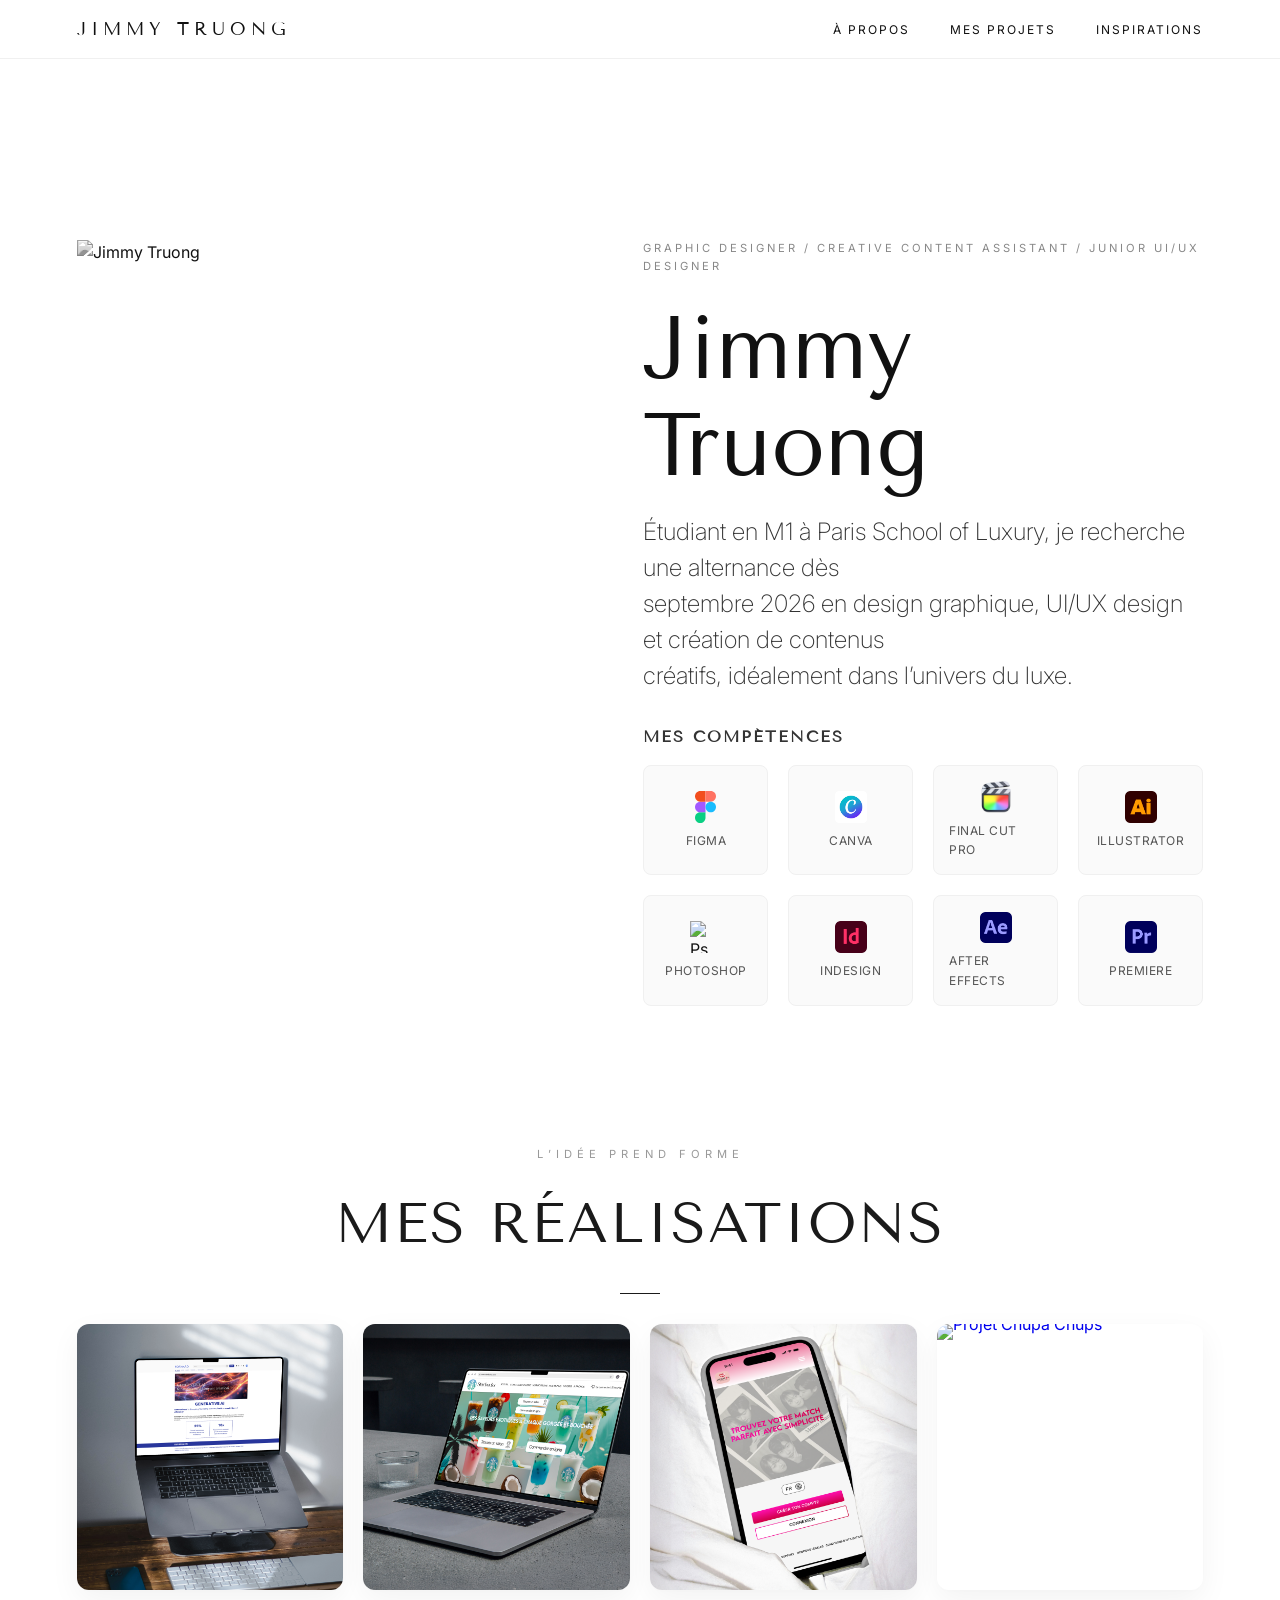
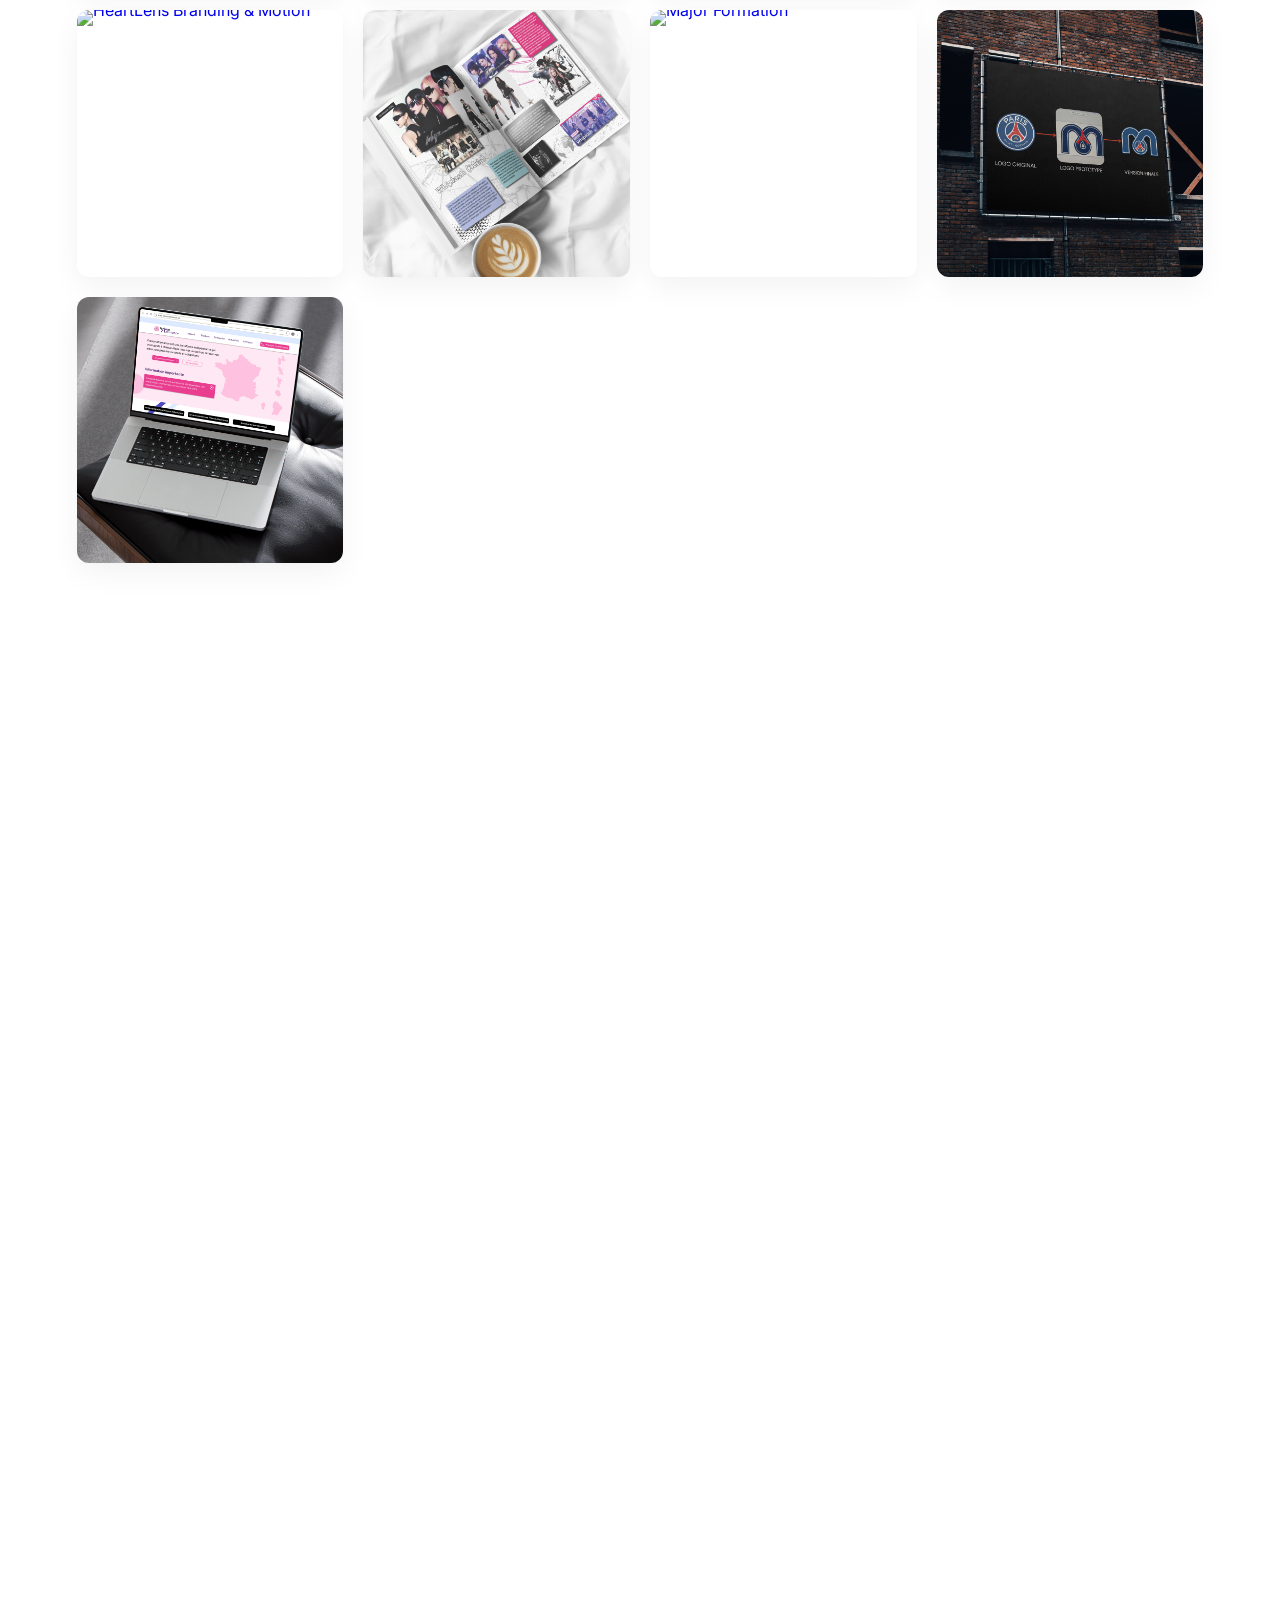
==== commit 81eb02dd: "Add files via upload" ====
--- a/index.html
+++ b/index.html
@@ -6,49 +6,96 @@
     <title>Portfolio 2026 | Jimmy Truong</title>
     
     <link rel="icon" type="image/png" href="favicon.png">
-
     <link rel="stylesheet" href="style.css">
     <link href="https://fonts.googleapis.com/css2?family=Tenor+Sans&family=Inter:wght@200;400&display=swap" rel="stylesheet">
+
+    <style>
+        /* Harmonisation de la police et du style pour les titres et les marques des idoles */
+        .inspi-text h3 {
+            font-family: 'Tenor Sans', sans-serif !important;
+            font-weight: 400 !important;
+            letter-spacing: 0.5px;
+        }
+
+        .inspi-text span {
+            font-family: 'Tenor Sans', sans-serif !important;
+            font-size: 0.9rem;
+            letter-spacing: 0.5px;
+        }
+
+        .inspi-text p {
+            font-family: 'Inter', sans-serif !important;
+            font-weight: 200 !important;
+            font-size: 0.95rem !important;
+            color: var(--gray, #666) !important;
+            line-height: 1.6 !important;
+            margin-top: 8px !important;
+        }
+
+        /* Styles pour l'animation de fondu au défilement */
+        .fade-in-section {
+            opacity: 0;
+            transform: translateY(30px);
+            transition: opacity 0.8s ease-out, transform 0.8s ease-out;
+            will-change: opacity, transform;
+        }
+
+        .fade-in-section.is-visible {
+            opacity: 1;
+            transform: translateY(0);
+        }
+
+        /* Effet noir et blanc par défaut qui passe en couleur au survol pour la photo de profil */
+        .hero-image img {
+            filter: grayscale(100%);
+            transition: filter 0.5s ease-in-out;
+        }
+
+        .hero-image img:hover {
+            filter: grayscale(0%);
+        }
+    </style>
 </head>
 <body class="project-detail-page">
 
-   <nav>
-    <div class="logo">JIMMY TRUONG</div>
-    
-    <div class="menu-toggle" id="mobile-menu">
-        <span class="bar"></span>
-        <span class="bar"></span>
-        <span class="bar"></span>
-    </div>
-
-    <ul class="nav-links">
-        <li><a href="#propos">À Propos</a></li>
-        <li class="has-megamenu">
-            <a href="#projets" class="menu-trigger">Mes Projets</a>
-            <div class="megamenu">
-                <div class="megamenu-content">
-                    <div class="mega-list">
-                        <a href="projet-lvmh.html" class="mega-link" data-img="projet1.png">LVMH <span class="num">01</span></a>
-                        <a href="projet-starbucks.html" class="mega-link" data-img="projet2.png">Starbucks <span class="num">02</span></a>
-                        <a href="projet-burger-king.html" class="mega-link" data-img="projet3.png">Burger King <span class="num">03</span></a>
-                        <a href="projet-sauveurs.html" class="mega-link" data-img="projet4.png">Sauveurs de Saveurs <span class="num">04</span></a>
-                        <a href="projet-magazine.html" class="mega-link" data-img="projet5.png">AESPA Magazine <span class="num">05</span></a>
-                        <a href="projet-major.html" class="mega-link" data-img="projet6.png">Major Formation <span class="num">06</span></a>
-                        <a href="projet-psg-major.html" class="mega-link" data-img="projet7.png">PSG x Major <span class="num">07</span></a>
-                        <a href="projet-france-alternance.html" class="mega-link" data-img="projet8.png">France Alternance <span class="num">08</span></a>
-                    </div>
-
-                    <div class="mega-preview">
-                        <div class="preview-frame">
-                            <img src="projet1.png" id="mega-preview-img" alt="Preview">
+    <nav>
+        <div class="logo">JIMMY TRUONG</div>
+        
+        <div class="menu-toggle" id="mobile-menu">
+            <span class="bar"></span>
+            <span class="bar"></span>
+            <span class="bar"></span>
+        </div>
+
+        <ul class="nav-links">
+            <li><a href="#propos">À Propos</a></li>
+            <li class="has-megamenu">
+                <a href="#projets" class="menu-trigger">Mes Projets</a>
+                <div class="megamenu">
+                    <div class="megamenu-content">
+                        <div class="mega-list">
+                            <a href="projet-lvmh.html" class="mega-link" data-img="icone-lvmh.png">LVMH <span class="num">01</span></a>
+                            <a href="projet-starbucks.html" class="mega-link" data-img="icone-starbucks.png">Starbucks <span class="num">02</span></a>
+                            <a href="projet-crushon.html" class="mega-link" data-img="icone-crushon.png">CrushOn <span class="num">03</span></a>
+                            <a href="projetchupachups.html" class="mega-link" data-img="icone-chupachups.png">Chupa Chups <span class="num">04</span></a>
+                            <a href="heartlens.html" class="mega-link" data-img="icone-heartlens.png">HeartLens <span class="num">05</span></a>
+                            <a href="projet-magazine.html" class="mega-link" data-img="icone-magazineaespa.png">Magazine AESPA <span class="num">06</span></a>
+                            <a href="projet-major.html" class="mega-link" data-img="icone-major.png">Major Formation <span class="num">07</span></a>
+                            <a href="projet-psg-major.html" class="mega-link" data-img="icone-majorpsg.png">PSG x Major <span class="num">08</span></a>
+                            <a href="projet-france-alternance.html" class="mega-link" data-img="icone-francealternance.png">France Alternance <span class="num">09</span></a>
                         </div>
-                    </div>
-                </div>
-            </div>
-        </li>
-        <li><a href="#inspirations">Inspirations</a></li>
-    </ul>
-</nav>
+
+                        <div class="mega-preview">
+                            <div class="preview-frame">
+                                <img src="icone-lvmh.png" id="mega-preview-img" alt="Preview">
+                            </div>
+                        </div>
+                    </div>
+                </div>
+            </li>
+            <li><a href="#inspirations">Inspirations</a></li>
+        </ul>
+    </nav>
 
     <main>
         <section id="propos" class="hero">
@@ -57,42 +104,42 @@
                     <img src="jimmy-photo.png" alt="Jimmy Truong">
                 </div>
                 <div class="hero-text">
-                    <span class="subtitle">Portfolio 2026</span>
+                    <span class="subtitle">Graphic Designer / Creative Content Assistant / Junior UI/UX Designer</span>
                     <h1>Jimmy Truong</h1>
-                    <p class="bio">Étudiant en communication créative, je recherche une alternance dès septembre 2026 dans le marketing du luxe, avec un rythme de 4 jours en entreprise et 1 jour à l’école. Passionné par l’exigence et l’esthétique, je fusionne stratégie digitale et vision artistique. </p>
+                    <p class="bio">Étudiant en M1 à Paris School of Luxury, je recherche une alternance dès <br> septembre 2026 en design graphique, UI/UX design et création de contenus <br> créatifs, idéalement dans l’univers du luxe. </p>
                     
                     <div class="skills-box">
                         <h3>Mes compétences</h3>
                         <div class="software-grid">
-                            <div class="software-item software-card">
+                            <div class="software-item static-software-card">
                                 <img src="figma-1.svg" alt="Figma">
                                 <span>Figma</span>
                             </div>
-                            <div class="software-item software-card">
+                            <div class="software-item static-software-card">
                                 <img src="canva.png" alt="Canva">
                                 <span>Canva</span>
                             </div>
-                            <div class="software-item software-card">
+                            <div class="software-item static-software-card">
                                 <img src="finalcutpro.png" alt="FCP">
-                                <span>Final Cut</span>
-                            </div>
-                            <div class="software-item software-card">
+                                <span>Final Cut Pro</span>
+                            </div>
+                            <div class="software-item static-software-card">
                                 <img src="illustrator.png" alt="Ai">
                                 <span>Illustrator</span>
                             </div>
-                            <div class="software-item software-card">
+                            <div class="software-item static-software-card">
                                 <img src="https://cdn.worldvectorlogo.com/logos/adobe-photoshop-2.svg" alt="Ps">
                                 <span>Photoshop</span>
                             </div>
-                            <div class="software-item software-card">
+                            <div class="software-item static-software-card">
                                 <img src="indesign.png" alt="Id">
                                 <span>InDesign</span>
                             </div>
-                            <div class="software-item software-card">
+                            <div class="software-item static-software-card">
                                 <img src="aftereffects.png" alt="Ae">
                                 <span>After Effects</span>
                             </div>
-                            <div class="software-item software-card">
+                            <div class="software-item static-software-card">
                                 <img src="premierepro.png" alt="Pr">
                                 <span>Premiere</span>
                             </div>
@@ -102,318 +149,243 @@
             </div>
         </section>
 
-        <section id="projets" class="projects-section">
+        <section id="projets" class="projects-section fade-in-section">
             <div class="projects-header">
-                <span class="subtitle">Tous mes projets</span>
-                <h2>Mes Projets</h2>
+                <span class="subtitle">L’idée prend forme</span>
+                <h2>Mes réalisations</h2>
             </div>
             <div class="projects-grid">
                 <a href="projet-lvmh.html" class="project-item">
                     <div class="project-img">
-                        <img src="projet1.png" alt="Branding">
-                        <div class="project-overlay"><div class="overlay-content"><span>01</span><h3>LVMH</h3><p>Voir le projet —></p></div></div>
+                        <img src="icone-lvmh.png" alt="Branding">
+                        <div class="project-overlay"><div class="overlay-content"><span>UX/UI Webdesigner</span><h3>LVMH</h3></div></div>
                     </div>
                 </a>
                 <a href="projet-starbucks.html" class="project-item">
                     <div class="project-img">
-                        <img src="projet2.png" alt="UI/UX Design">
-                        <div class="project-overlay"><div class="overlay-content"><span>02</span><h3>Starbucks x Tinder</h3><p>Voir le projet —></p></div></div>
-                    </div>
-                </a>
-                <a href="projet-burger-king.html" class="project-item">
-                    <div class="project-img">
-                        <img src="projet3.png" alt="Burger King Strategy">
-                        <div class="project-overlay"><div class="overlay-content"><span>03</span><h3>Burger King</h3><p>Voir le projet —></p></div></div>
-                    </div>
-                </a>
-                <a href="projet-sauveurs.html" class="project-item">
-                    <div class="project-img">
-                        <img src="projet4.png" alt="Sauveurs de Saveurs">
-                        <div class="project-overlay"><div class="overlay-content"><span>04</span><h3>Sauveurs de Saveurs</h3><p>Voir le projet —></p></div></div>
+                        <img src="icone-starbucks.png" alt="UI/UX Design">
+                        <div class="project-overlay"><div class="overlay-content"><span>UX/UI Webdesigner</span><h3>Starbucks</h3></div></div>
+                    </div>
+                </a>
+                <a href="projet-crushon.html" class="project-item">
+                    <div class="project-img">
+                        <img src="icone-crushon.png" alt="UI/UX Design">
+                        <div class="project-overlay"><div class="overlay-content"><span>UX/UI Webdesigner</span><h3>CrushOn</h3></div></div>
+                    </div>
+                </a>
+                 <a href="projetchupachups.html" class="project-item">
+                    <div class="project-img">
+                        <img src="icone-chupachups.png" alt="Projet Chupa Chups">
+                        <div class="project-overlay"><div class="overlay-content"><span>Chef de projet événementiel</span><h3>Chupa Chups</h3></div></div>
+                    </div>
+                </a>
+                <a href="heartlens.html" class="project-item">
+                    <div class="project-img">
+                        <img src="icone-heartlens.png" alt="HeartLens Branding & Motion">
+                        <div class="project-overlay"><div class="overlay-content"><span>Motion Designer / DA</span><h3>HeartLens</h3></div></div>
                     </div>
                 </a>
                 <a href="projet-magazine.html" class="project-item">
                     <div class="project-img">
-                        <img src="projet5.png" alt="Magazine FMR">
-                        <div class="project-overlay"><div class="overlay-content"><span>05</span><h3>AESPA Magazine</h3><p>Voir le projet —></p></div></div>
+                        <img src="icone-magazineaespa.png" alt="Magazine aespa">
+                        <div class="project-overlay"><div class="overlay-content"><span>Graphiste / DA</span><h3>Magazine Aespa</h3></div></div>
                     </div>
                 </a>
                 <a href="projet-major.html" class="project-item">
                     <div class="project-img">
-                        <img src="projet6.png" alt="Major Formation">
-                        <div class="project-overlay"><div class="overlay-content"><span>06</span><h3>Major Formation</h3><p>Voir le projet —></p></div></div>
+                        <img src="icone-major.png" alt="Major Formation">
+                        <div class="project-overlay"><div class="overlay-content"><span>Community Manager / UX/UI Designer</span><h3>Major Formation</h3></div></div>
                     </div>
                 </a>
                 <a href="projet-psg-major.html" class="project-item">
                     <div class="project-img">
-                        <img src="projet7.png" alt="PSG x Major">
-                        <div class="project-overlay"><div class="overlay-content"><span>07</span><h3>Paris St Germain x Major Formation</h3><p>Voir le projet —&gt;</p></div></div>
+                        <img src="icone-majorpsg.png" alt="PSG x Major">
+                        <div class="project-overlay"><div class="overlay-content"><span>Graphiste / Directeur Artistique </span><h3>Paris St Germain x Major</h3></div></div>
                     </div>
                 </a>
                 <a href="projet-france-alternance.html" class="project-item">
                     <div class="project-img">
-                        <img src="projet8.png" alt="">
-                        <div class="project-overlay"><div class="overlay-content"><span>08</span><h3>France Alternance</h3><p>Voir le projet —></p></div></div>
+                        <img src="icone-francealternance.png" alt="">
+                        <div class="project-overlay"><div class="overlay-content"><span>UX/UI Designer</span><h3>France Alternance</h3></div></div>
                     </div>
                 </a>
             </div>
         </section>
 
-        <section class="moodboard">
-    <div class="moodboard-header">
-        <span class="subtitle">Mon univers</span>
-        <h2>Moodboard</h2>
-    </div>
-    <div class="vertical-grid">
-        <div class="mood-item vertical"><img src="mood1.jpg" alt="Vibe 1"></div>
-        <div class="mood-item small"><img src="mood2.jpg" alt="Vibe 2"></div>
-        <div class="mood-item small"><img src="mood3.jpg" alt="Vibe 3"></div>
-        <div class="mood-item vertical"><img src="mood4.jpg" alt="Vibe 4"></div>
-        <div class="mood-item vertical"><img src="mood5.jpg" alt="Vibe 5"></div>
-        <div class="mood-item small"><img src="mood6.jpg" alt="Vibe 6"></div>
-        <div class="mood-item small"><img src="mood7.jpg" alt="Vibe 7"></div>
-        <div class="mood-item vertical"><img src="mood8.jpg" alt="Vibe 8"></div>
-        <div class="mood-item vertical"><img src="mood9.jpg" alt="Vibe 9"></div>
-        <div class="mood-item small"><img src="mood10.jpg" alt="Vibe 10"></div>
-        <div class="mood-item small"><img src="mood11.jpg" alt="Vibe 11"></div>
-    </div>
-</section>
-
-       <section id="inspirations" class="inspirations-section">
-    <div class="inspi-header">
-        <span class="subtitle">Mes inspirations</span>
-        <h2>Les idols qui dominent l'univers du luxe</h2>
-    </div>
-    <div class="moodboard-inspi">
-        
-        <div class="inspi-group">
-            <div class="inspi-grid wonyoung-grid">
-                <div class="inspi-item tall"><img src="wonyoung-1.jpg" alt="Wonyoung Miu Miu"></div>
-                <div class="inspi-item square"><img src="wonyoung-2.jpg" alt="Wonyoung Bvlgari"></div>
-                <div class="inspi-item square"><img src="wonyoung-3.jpg" alt="Wonyoung Style"></div>
-            </div>
-            <div class="inspi-text inspi-text-center">
-                <a href="https://www.google.com/search?q=Jang+Wonyoung" target="_blank" class="inspi-link">
-                    <h3>Jang Wonyoung</h3>
-                </a>
-                <span>Miu Miu, Bvlgari & Tommy Hilfiger</span>
-                <p>Wonyoung membre du groupe IVE est l’une des idols les plus souvent considérées comme la “It Girl” de la 4th génération</p>
-            </div>
-        </div>
-
-        <div class="inspi-group">
-            <div class="inspi-grid hyunjin-grid">
-                <div class="inspi-item square"><img src="hyunjin-2.jpg" alt="Hyunjin Cartier"></div>
-                <div class="inspi-item tall"><img src="hyunjin-1.jpg" alt="Hyunjin Versace"></div>
-                <div class="inspi-item square"><img src="hyunjin-3.jpg" alt="Hyunjin Marie Claire"></div>
-            </div>
-            <div class="inspi-text inspi-text-center">
-                <a href="https://www.google.com/search?q=Hyunjin+Stray+Kids" target="_blank" class="inspi-link">
-                    <h3>Hyunjin</h3>
-                </a>
-                <span>Guess, Dior & Versace</span>
-                <p>Hyunjin membre de Stray Kids, célèbre pour sa danse expressive, son charisme et ses visuels.</p>
-            </div>
-        </div>
-
-        <div class="inspi-group">
-            <div class="inspi-grid karina-grid">
-                <div class="inspi-item tall"><img src="karina-1.png" alt="Karina Prada"></div>
-                <div class="inspi-item square"><img src="karina-2.jpg" alt="Karina YSL Beauty"></div>
-                <div class="inspi-item square"><img src="karina-3.jpg" alt="Karina Prada Style"></div>
-            </div>
-            <div class="inspi-text inspi-text-center">
-                <a href="https://www.google.com/search?q=Karina+aespa" target="_blank" class="inspi-link">
-                    <h3>Karina</h3>
-                </a>
-                <span>Prada & Chanel <br></span>
-                <p>Membre emblématique d'aespa, Karina captive par son esthétique "AI-core" et son élégance futuriste.</p>
-            </div>
-        </div>
-
-    </div>
-</section>
-
-<section class="visites-section">
-    <div class="visite-header">
-        <span class="subtitle">MES EXPERIENCES CULTURELLES</span>
-        <h2 class="dior-title">LA GALERIE DIOR</h2>
-        <p class="visite-desc">30 Avenue Montaigne</p>
-    </div>
-
-    <div class="dior-moodboard">
-        <div class="dior-column">
-            <div class="dior-item"><img src="dior-entree3.png" alt="Dior Entrée 1"></div>
-            <div class="dior-item"><img src="dior-entree2.png" alt="Dior Entrée 2"></div>
-            <div class="dior-item"><img src="moi-3.jpg" alt="Moi"></div>
-        </div>
-        <div class="dior-column center-tall">
-            <div class="dior-item tall"><img src="dior-entree.png" alt="Galerie Dior Escalier"></div>
-        </div>
-        <div class="dior-column">
-            <div class="dior-item"><img src="dior-photo1.jpg" alt="Moi"></div>
-            <div class="dior-item"><img src="moi-4.jpg" alt="Moi"></div>
-            <div class="dior-item"><img src="dior-photo-4.png" alt="Photo Galerie"></div>
-        </div>
-    </div>
-</section>
-
-<script>
-document.addEventListener("DOMContentLoaded", function() {
-    const megaLinks = document.querySelectorAll(".mega-link");
-    const previewImg = document.getElementById("mega-preview-img");
-
-    megaLinks.forEach(link => {
-        link.addEventListener("mouseenter", function() {
-            const newImg = this.getAttribute("data-img");
-            
-            if (newImg) {
-                // Animation de sortie
-                previewImg.style.opacity = "0";
-                previewImg.style.transform = "scale(1.05)";
-                
-                setTimeout(() => {
-                    previewImg.src = newImg;
-                    // Animation d'entrée
-                    previewImg.style.opacity = "1";
-                    previewImg.style.transform = "scale(1)";
-                }, 180);
+        <section id="inspirations" class="inspirations-section fade-in-section">
+            <div class="inspi-header">
+                <span class="subtitle">Mes inspirations</span>
+                <h2>Les idoles qui dominent l'univers du luxe</h2>
+            </div>
+            <div class="moodboard-inspi">
+                <div class="inspi-group">
+                    <div class="inspi-grid wonyoung-grid">
+                        <div class="inspi-item tall"><img src="wonyoung-1.jpg" alt="Wonyoung Miu Miu"></div>
+                        <div class="inspi-item square"><img src="wonyoung-2.jpg" alt="Wonyoung Bvlgari"></div>
+                        <div class="inspi-item square"><img src="wonyoung-3.jpg" alt="Wonyoung Style"></div>
+                    </div>
+                    <div class="inspi-text inspi-text-center">
+                        <a href="https://www.google.com/search?q=Jang+Wonyoung" target="_blank" class="inspi-link">
+                            <h3>Jang Wonyoung</h3>
+                        </a>
+                        <span>Dior, Bvlgari & Tommy Hilfiger</span>
+                        <p>Wonyoung membre du groupe IVE est l’une des idols les plus souvent considérées comme la “It Girl” de la 4th génération[cite: 10]</p>
+                    </div>
+                </div>
+
+                <div class="inspi-group">
+                    <div class="inspi-grid hyunjin-grid">
+                        <div class="inspi-item square"><img src="hyunjin-2.jpg" alt="Hyunjin Cartier"></div>
+                        <div class="inspi-item tall"><img src="hyunjin-1.jpg" alt="Hyunjin Versace"></div>
+                        <div class="inspi-item square"><img src="hyunjin-3.jpg" alt="Hyunjin Marie Claire"></div>
+                    </div>
+                    <div class="inspi-text inspi-text-center">
+                        <a href="https://www.google.com/search?q=Hyunjin+Stray+Kids" target="_blank" class="inspi-link">
+                            <h3>Hyunjin</h3>
+                        </a>
+                        <span>Guess, Dior & Versace</span>
+                        <p>Hyunjin membre de Stray Kids, célèbre pour sa danse expressive, son charisme et ses visuels[cite: 10].</p>
+                    </div>
+                </div>
+
+                <div class="inspi-group">
+                    <div class="inspi-grid karina-grid">
+                        <div class="inspi-item tall"><img src="karina-1.png" alt="Karina Prada"></div>
+                        <div class="inspi-item square"><img src="karina-2.jpg" alt="Karina YSL Beauty"></div>
+                        <div class="inspi-item square"><img src="karina-3.jpg" alt="Karina Prada Style"></div>
+                    </div>
+                    <div class="inspi-text inspi-text-center">
+                        <a href="https://www.google.com/search?q=Karina+aespa" target="_blank" class="inspi-link">
+                            <h3>Karina</h3>
+                        </a>
+                        <span>Gentle Monster, Yves Saint Laurent Beauty & Chanel Beauty <br></span>
+                        <p>Karina, membre d’aespa, se démarque par son style futuriste et son côté IA[cite: 10].</p>
+                    </div>
+                </div>
+            </div>
+        </section>
+
+        <footer class="fade-in-section">
+            <div class="footer-main">
+                <div class="footer-left">
+                    <span class="subtitle" style="color: var(--gray);">Disponible pour septembre 2026</span>
+                    <h2>Me contacter</h2>
+                    <p class="footer-desc">
+                        Mon rythme est de 4 jours en entreprise et 1 jour à l’école.
+                    </p>
+                </div>
+
+                <div class="footer-right">
+                    <div class="contact-cards">
+                        <a href="jimmy-truong-CV.pdf" download="CV_Jimmy_Truong.pdf" target="_blank" class="contact-card cv-card">
+                            <div class="card-frame"><img src="cv-icon.png" alt="CV"></div>
+                            <div class="card-info">
+                                <h4>Mon CV</h4>
+                                <span>Télécharger (PDF)</span>
+                            </div>
+                        </a>
+
+                        <a href="tel:+33752075204" class="contact-card phone-card">
+                            <div class="card-frame"><img src="phone-icon.png" alt="Tél"></div>
+                            <div class="card-info">
+                                <h4>07 52 07 52 04</h4>
+                                <span>Appel / SMS</span>
+                            </div>
+                        </a>
+
+                        <a href="mailto:jimmytruong.contact@gmail.com" class="contact-card email-card">
+                            <div class="card-frame"><img src="email-icon.png" alt="Email"></div>
+                            <div class="card-info">
+                                <h4>Email</h4>
+                                <span>jimmytruong.contact@gmail.com</span>
+                            </div>
+                        </a>
+
+                        <a href="https://www.linkedin.com/in/jimmy-truong-983167297/" target="_blank" class="contact-card linkedin-card">
+                            <div class="card-frame"><img src="linkedin.png" alt="LinkedIn"></div>
+                            <div class="card-info">
+                                <h4>LinkedIn</h4>
+                                <span>Réseau Professionnel</span>
+                            </div>
+                        </a>
+                    </div>
+                </div>
+            </div>
+            <div class="footer-bottom">
+                <p>© 2026 Jimmy Truong • jimmytruong.contact@gmail.com</p>
+            </div>
+        </footer>
+    </main>
+
+    <script>
+        document.addEventListener("DOMContentLoaded", function() {
+            // 1. EFFET DE FONDU SUR LA NAVIGATION AU DÉFILEMENT
+            window.addEventListener('scroll', function() {
+                const nav = document.querySelector('nav');
+                if (window.scrollY > 20) {
+                    nav.classList.add('scrolled');
+                } else {
+                    nav.classList.remove('scrolled');
+                }
+            });
+
+            // 2. MENU BURGER RESPONSIVE
+            const menuToggle = document.getElementById('mobile-menu');
+            const navLinks = document.querySelector('.nav-links');
+
+            if (menuToggle && navLinks) {
+                menuToggle.addEventListener('click', () => {
+                    menuToggle.classList.toggle('active');
+                    navLinks.classList.toggle('active');
+                });
+
+                document.querySelectorAll('.nav-links a').forEach(link => {
+                    link.addEventListener('click', () => {
+                        menuToggle.classList.remove('active');
+                        navLinks.classList.remove('active');
+                    });
+                });
             }
-        });
-    });
-});
-</script>
-
-<script>
-        document.addEventListener("DOMContentLoaded", function() {
+
+            // 3. MEGAMENU PREVIEW EN DIRECT
             const megaLinks = document.querySelectorAll(".mega-link");
             const previewImg = document.getElementById("mega-preview-img");
 
-            megaLinks.forEach(link => {
-                link.addEventListener("mouseenter", function() {
-                    const newImg = this.getAttribute("data-img");
-                    
-                    if (newImg) {
-                        // Petit effet de transition pour le côté premium
-                        previewImg.style.opacity = "0";
-                        previewImg.style.transform = "scale(0.98)"; // Optionnel : léger recul
-                        
-                        setTimeout(() => {
-                            previewImg.src = newImg;
-                            previewImg.style.opacity = "1";
-                            previewImg.style.transform = "scale(1)";
-                        }, 200);
+            if (previewImg) {
+                megaLinks.forEach(link => {
+                    link.addEventListener("mouseenter", function() {
+                        const newImg = this.getAttribute("data-img");
+                        if (newImg) {
+                            previewImg.style.opacity = "0";
+                            previewImg.style.transform = "scale(0.98)";
+                            
+                            setTimeout(() => {
+                                previewImg.src = newImg;
+                                previewImg.style.opacity = "1";
+                                previewImg.style.transform = "scale(1)";
+                            }, 180);
+                        }
+                    });
+                });
+            }
+
+            // 4. ANIMATION DE FONDU AU DÉFILEMENT (INTERSECTION OBSERVER)
+            const observerOptions = {
+                root: null,
+                rootMargin: '0px',
+                threshold: 0.15
+            };
+
+            const observer = new IntersectionObserver((entries, observer) => {
+                entries.forEach(entry => {
+                    if (entry.isIntersecting) {
+                        entry.target.classList.add('is-visible');
                     }
                 });
-            });
-        });
-    </script>
-
-    <script>
-        // 1. GESTION DU MENU BURGER (MOBILE)
-        const menuToggle = document.getElementById('mobile-menu');
-        const navLinks = document.querySelector('.nav-links');
-
-        if (menuToggle) {
-            menuToggle.addEventListener('click', () => {
-                menuToggle.classList.toggle('active');
-                navLinks.classList.toggle('active');
-            });
-        }
-
-        // Fermer le menu mobile quand on clique sur un lien
-        document.querySelectorAll('.nav-links a').forEach(link => {
-            link.addEventListener('click', () => {
-                menuToggle.classList.remove('active');
-                navLinks.classList.remove('active');
-            });
-        });
-
-        // 2. GESTION DE LA PREVIEW IMAGE (DESKTOP)
-        const megaLinks = document.querySelectorAll(".mega-link");
-        const previewImg = document.getElementById("mega-preview-img");
-
-        megaLinks.forEach(link => {
-            link.addEventListener("mouseenter", function() {
-                const newImg = this.getAttribute("data-img");
-                if (newImg && previewImg) {
-                    previewImg.style.opacity = "0";
-                    setTimeout(() => {
-                        previewImg.src = newImg;
-                        previewImg.style.opacity = "1";
-                    }, 150);
-                }
-            });
-        });
-    </script>
-</body>
-</html>
-
-</body>
-</html>
-        <footer>
-    <div class="footer-main">
-        <div class="footer-left">
-            <span class="subtitle" style="color: var(--gray);">Disponible pour septembre 2026</span>
-            <h2>Me contacter</h2>
-            <p class="footer-desc">
-                Mon rythme est de 4 jours en entreprise et 1 jour à l’école.
-            </p>
-        </div>
-
-        <div class="footer-right">
-            <div class="contact-cards">
-                <a href="jimmy-truong-CV.pdf" download="CV_Jimmy_Truong.pdf" target="_blank" class="contact-card cv-card">
-                    <div class="card-frame"><img src="cv-icon.png" alt="CV"></div>
-                    <div class="card-info">
-                        <h4>Mon CV</h4>
-                        <span>Télécharger (PDF)</span>
-                    </div>
-                </a>
-
-                <a href="tel:+33752075204" class="contact-card phone-card">
-                    <div class="card-frame"><img src="phone-icon.png" alt="Tél"></div>
-                    <div class="card-info">
-                        <h4>07 52 07 52 04</h4>
-                        <span>Appel / SMS</span>
-                    </div>
-                </a>
-
-                <a href="mailto:jims22324@gmail.com" class="contact-card email-card">
-                    <div class="card-frame"><img src="email-icon.png" alt="Email"></div>
-                    <div class="card-info">
-                        <h4>Email</h4>
-                        <span>jims22324@gmail.com</span>
-                    </div>
-                </a>
-
-                <a href="https://www.linkedin.com/in/jimmy-truong-983167297/" target="_blank" class="contact-card linkedin-card">
-                    <div class="card-frame"><img src="linkedin.png" alt="LinkedIn"></div>
-                    <div class="card-info">
-                        <h4>LinkedIn</h4>
-                        <span>Réseau Professionnel</span>
-                    </div>
-                </a>
-            </div>
-        </div>
-    </div>
-    <div class="footer-bottom">
-        <p>© 2026 Jimmy Truong • jims22324@gmail.com / jimmy.truong@mediaschool.me</p>
-    </div>
-</footer>
-    </main>
-
-    <script>
-        const megaLinks = document.querySelectorAll('.mega-link');
-        const previewImg = document.getElementById('mega-preview-img');
-        megaLinks.forEach(link => {
-            link.addEventListener('mouseenter', () => {
-                const newImg = link.getAttribute('data-img');
-                previewImg.style.opacity = '0';
-                setTimeout(() => {
-                    previewImg.src = newImg;
-                    previewImg.style.opacity = '1';
-                }, 150);
+            }, observerOptions);
+
+            document.querySelectorAll('.fade-in-section').forEach(section => {
+                observer.observe(section);
             });
         });
     </script>
--- a/style.css
+++ b/style.css
@@ -29,7 +29,7 @@
     display: flex;
     justify-content: space-between;
     align-items: center;
-    padding: 30px 6%;
+    padding: 15px 6%;
     position: fixed;
     width: 100%;
     top: 0;
@@ -111,7 +111,7 @@
 /* ==========================================================================
    3. HERO SECTION & SKILLS
    ========================================================================== */
-.hero { padding: 180px 6% 120px; }
+.hero { padding: 120px 6% 60px; }
 
 .hero-content {
     display: grid;
@@ -126,10 +126,7 @@
     aspect-ratio: 3/4;
     object-fit: cover;
     filter: grayscale(100%);
-    transition: transform 1.2s cubic-bezier(0.19, 1, 0.22, 1), filter 0.8s ease;
-}
-
-.hero-image:hover img { filter: grayscale(0%); transform: scale(1.05); }
+}
 
 .subtitle {
     text-transform: uppercase;
@@ -145,19 +142,19 @@
     font-size: clamp(3rem, 8vw, 5.5rem);
     font-weight: 400;
     line-height: 1.1;
-    margin-bottom: 40px;
-}
-
-.bio { font-size: 1.5rem; font-weight: 200; line-height: 1.5; margin-bottom: 50px; color: #333; }
+    margin-bottom: 20px;
+}
+
+.bio { font-size: 1.5rem; font-weight: 200; line-height: 1.5; margin-bottom: 30px; color: #333; }
 
 /* Skills Section */
-.skills-box { margin-top: 50px; max-width: 600px; }
+.skills-box { margin-top: 30px; max-width: 600px; }
 .skills-box h3 {
     font-family: 'Tenor Sans', serif;
     font-size: 1rem;
     text-transform: uppercase;
     letter-spacing: 2px;
-    margin-bottom: 30px;
+    margin-bottom: 15px;
     color: #333;
 }
 
@@ -196,13 +193,13 @@
     box-shadow: 0 10px 20px rgba(0,0,0,0.05);
 }
 
-.software-card:hover img { filter: grayscale(0%); opacity: 1; transform: scale(1.1); }
+.software-card:hover img { filter: grayscale(0%); opacity: 1; }
 .software-card:hover span { color: var(--black); }
 
 /* ==========================================================================
    4. PROJECTS GRID (ACCUEIL)
    ========================================================================== */
-.projects-section { padding: 120px 6%; }
+.projects-section { padding: 60px 6%; }
 
 .projects-grid {
     display: grid;
@@ -214,7 +211,7 @@
 .project-img { aspect-ratio: 1/1; overflow: hidden; }
 .project-img img {
     width: 100%; height: 100%; object-fit: cover;
-    transition: transform 1.2s cubic-bezier(0.19, 1, 0.22, 1), opacity 0.8s ease;
+    filter: none !important; /* Supprime le noir et blanc des projets */
 }
 
 .project-overlay {
@@ -229,7 +226,6 @@
     transform: translateY(20px); transition: transform 0.6s cubic-bezier(0.19, 1, 0.22, 1);
 }
 
-.project-item:hover .project-img img { transform: scale(1.1); opacity: 0.4; }
 .project-item:hover .project-overlay { opacity: 1; }
 .project-item:hover .overlay-content h3 { transform: translateY(0); }
 
@@ -271,76 +267,57 @@
 .footer-info p { font-size: 1.1rem; font-weight: 200; }
 
 /* --- STYLE DES CARTES PROJETS --- */
-
 .project-item {
     text-decoration: none;
     display: block;
-    border-radius: 12px; /* Un léger arrondi pour plus de modernité */
+    border-radius: 12px;
     overflow: hidden;
     transition: all 0.4s cubic-bezier(0.165, 0.84, 0.44, 1);
-    
-    /* L'ombre portée initiale (très subtile) */
     box-shadow: 0 10px 30px rgba(0, 0, 0, 0.05), 
                 0 1px 8px rgba(0, 0, 0, 0.02);
-    
-    background: #fff; /* Fond blanc pour que l'ombre ressorte bien */
-    margin-bottom: 20px;
-}
-
-/* L'image à l'intérieur de la carte */
+    background: #fff;
+    margin-bottom: 0px;
+}
+
 .project-img {
     position: relative;
     width: 100%;
-    line-height: 0; /* Évite les espaces vides sous l'image */
-}
-
-/* --- EFFET AU SURVOL (HOVER) --- */
+    line-height: 0;
+}
 
 .project-item:hover {
-    /* L'ombre devient plus profonde et diffuse au survol */
     box-shadow: 0 20px 40px rgba(0, 0, 0, 0.12), 
                 0 4px 12px rgba(0, 0, 0, 0.04);
-    
-    /* Léger effet de soulèvement */
-    transform: translateY(-8px);
-}
-
-/* On s'assure que l'image reste nette */
+}
+
 .project-img img {
     width: 100%;
     height: auto;
-    transition: transform 0.6s ease;
-}
-
-/* --- SÉCURITÉ LISIBILITÉ : TEXTE NOIR AU SURVOL --- */
-
-/* On cible le titre et le texte à l'intérieur de l'overlay lors du survol de l'item */
+}
+
 .project-item:hover .overlay-content h3,
 .project-item:hover .overlay-content p,
 .project-item:hover .overlay-content span {
-    color: #000000 !important; /* Force le noir */
-    opacity: 1; /* Assure une visibilité maximale */
-}
-
-/* Si tu as un fond d'overlay qui apparaît au survol, 
-   assure-toi qu'il soit assez clair pour que le texte noir ressorte */
+    color: #000000 !important;
+    opacity: 1;
+}
+
 .project-overlay {
-    background: rgba(255, 255, 255, 0.85); /* Fond blanc semi-transparent au survol */
+    background: rgba(255, 255, 255, 0.85);
     transition: background 0.4s ease;
 }
-/* --- ESPACEMENT DANS L'OVERLAY --- */
 
 .overlay-content {
     display: flex;
-    flex-direction: column; /* Aligne les éléments verticalement */
+    flex-direction: column;
     justify-content: center;
     align-items: center;
-    gap: 20px; /* Crée un espace automatique de 20px entre chaque élément (span, h3, p) */
+    gap: 20px;
     padding: 20px;
 }
 
 .overlay-content h3 {
-    margin: 0; /* Enlève les marges par défaut qui pourraient fausser le gap */
+    margin: 0;
     font-size: 1.5rem;
     line-height: 1.2;
 }
@@ -351,35 +328,18 @@
     letter-spacing: 1px;
     font-size: 0.8rem;
     font-weight: 400;
-    /* On ajoute une petite bordure ou un style différent pour bien le séparer visuellement */
     padding-top: 10px; 
-    border-top: 1px solid rgba(0,0,0,0.1); /* Ligne très fine pour séparer proprement */
-}
-
-/* On s'assure que le texte reste noir comme demandé */
+    border-top: 1px solid rgba(0,0,0,0.1);
+}
+
 .overlay-content h3, 
 .overlay-content p, 
 .overlay-content span {
     color: #000 !important;
 }
 
-/* --- FILTRE NOIR ET BLANC SUR LES PROJETS --- */
-
-/* 1. On applique le noir et blanc par défaut */
-.project-img img {
-    filter: grayscale(100%); /* Rend l'image totalement noire et blanche */
-    transition: filter 0.6s ease, transform 0.6s ease; /* Transition douce pour le retour de la couleur */
-}
-
-/* 2. On retire le filtre quand on survole la carte (project-item) */
-.project-item:hover .project-img img {
-    filter: grayscale(0%); /* L'image retrouve ses couleurs d'origine */
-    transform: scale(1.05); /* Petit zoom en bonus pour le dynamisme */
-}
-
-/* 3. On s'assure que l'overlay (texte noir) ressorte bien sur l'image en couleur */
 .project-overlay {
-    background: rgba(255, 255, 255, 0.85); /* Fond blanc translucide pour la lisibilité */
+    background: rgba(255, 255, 255, 0.85);
     opacity: 0;
     transition: opacity 0.4s ease;
 }
@@ -405,30 +365,22 @@
     overflow: hidden;
     border-radius: 4px;
     background: #f9f9f9;
-    transition: transform 0.4s ease;
 }
 
 .vertical-grid .mood-item img {
     width: 100%; height: 100%;
     object-fit: cover;
-    transition: transform 0.6s ease;
 }
 
 .vertical-grid .mood-item.vertical { grid-row: span 4; }
 .vertical-grid .mood-item.small { grid-row: span 2; }
-
-.vertical-grid .mood-item:hover { transform: translateY(-5px); }
-.vertical-grid .mood-item:hover img { transform: scale(1.08); }
-
-/* --- EFFET FILTRE MOODBOARD (CORRIGÉ EN BEIGE) --- */
 
 .mood-item {
     position: relative;
     overflow: hidden;
-    background-color: #f5f5dc; /* Fond beige (Beige/Nude) */
-}
-
-/* Le filtre Beige/Nude */
+    background-color: #f5f5dc;
+}
+
 .mood-item::after {
     content: "";
     position: absolute;
@@ -436,11 +388,8 @@
     left: 0;
     width: 100%;
     height: 100%;
-    /* Couleur Beige Sable avec une opacité douce */
     background-color: rgba(225, 207, 185, 0.45); 
-    /* Soft-light donne cet aspect "voile de soie" beaucoup plus chic que le jaune */
     mix-blend-mode: soft-light; 
-    transition: all 0.6s cubic-bezier(0.19, 1, 0.22, 1);
     z-index: 1;
     pointer-events: none;
 }
@@ -450,43 +399,13 @@
     width: 100%;
     height: 100%;
     object-fit: cover;
-    transition: transform 0.8s ease, filter 0.6s ease;
-    /* On remplace le sépia jaune par un léger désaturage pour le look luxe */
     filter: saturate(0.8) contrast(1.05); 
-}
-
-/* --- EFFET AU SURVOL (HOVER) --- */
-
-/* On retire le filtre beige */
-.mood-item:hover::after {
-    background-color: rgba(225, 207, 185, 0);
-    opacity: 0;
-}
-
-/* L'image retrouve son éclat naturel */
-.mood-item:hover img {
-    transform: scale(1.05);
-    filter: saturate(1) contrast(1);
-}
-
-/* --- EFFET AU SURVOLE (HOVER) --- */
-
-/* On fait disparaître le filtre */
-.mood-item:hover::after {
-    background-color: rgba(255, 170, 0, 0);
-    opacity: 0;
-}
-
-/* L'image reprend ses vraies couleurs et zoom doucement */
-.mood-item:hover img {
-    transform: scale(1.05);
-    filter: sepia(0) contrast(1);
 }
 
 /* ==========================================================================
    7. INSPIRATIONS & MUSES
    ========================================================================== */
-.inspirations-section { padding: 100px 6%; }
+.inspirations-section { padding: 60px 6%; }
 .inspi-header { margin-bottom: 80px; text-align: center; }
 
 .moodboard-inspi { display: flex; gap: 60px; justify-content: center; flex-wrap: wrap; }
@@ -494,20 +413,19 @@
 
 .inspi-grid {
     display: grid; grid-template-columns: repeat(2, 1fr);
-    grid-auto-rows: 200px; gap: 20px; margin-bottom: 30px;
+    grid-auto-rows: 200px; gap: 20px; margin-bottom: 15px;
 }
 
 .inspi-item { overflow: hidden; background: var(--light-gray); border-radius: 4px; }
-.inspi-item img { width: 100%; height: 100%; object-fit: cover; filter: grayscale(15%); transition: var(--transition); }
-.inspi-item:hover img { filter: grayscale(0%); transform: scale(1.05); }
+.inspi-item img { width: 100%; height: 100%; object-fit: cover; filter: grayscale(15%); }
 
 .inspi-item.tall { grid-row: span 2; }
 
 /* ==========================================================================
    8. FOOTER
    ========================================================================== */
-footer { padding: 120px 6% 50px; background: var(--black); color: var(--white); }
-.footer-main { display: grid; grid-template-columns: 1.2fr 0.8fr; gap: 80px; margin-bottom: 80px; }
+footer { padding: 60px 6% 40px; background: var(--black); color: var(--white); }
+.footer-main { display: grid; grid-template-columns: 1.2fr 0.8fr; gap: 80px; margin-bottom: 40px; }
 
 .footer-left h2 { font-family: 'Tenor Sans', sans-serif; font-size: clamp(2rem, 4vw, 3.5rem); line-height: 1.1; margin-bottom: 30px; }
 .footer-desc { font-size: 1.1rem; color: #aaa; margin-bottom: 40px; max-width: 500px; }
@@ -551,16 +469,13 @@
 /* ==========================================================================
    RESTYLISATION DES PAGES PROJETS (LVMH, etc.)
    ========================================================================== */
-
-/* 1. Ajustement de la page globale pour plus d'élégance */
 .project-detail-page main {
     padding-top: 120px;
     background-color: var(--white);
 }
 
-/* 2. Hero Section : Image principale plus contenue et centrée */
 .project-detail-page .hero-image-container {
-    width: 80%; /* Réduit la largeur pour laisser respirer */
+    width: 80%;
     max-width: 1200px;
     margin: 0 auto;
     height: 70vh;
@@ -574,7 +489,6 @@
     object-fit: cover;
 }
 
-/* 3. Titre du projet : Plus minimaliste */
 .project-detail-page .hero-title-box {
     text-align: center;
     padding: 80px 6% 40px;
@@ -585,7 +499,6 @@
     margin-bottom: 20px;
 }
 
-/* 4. Split Section (Texte + Image) : Meilleur équilibre */
 .project-detail-page .split-section {
     max-width: 1200px;
     margin: 0 auto;
@@ -599,28 +512,25 @@
 
 .project-detail-page .visual-content img {
     width: 100%;
-    max-width: 500px; /* On limite la taille de l'image de côté */
+    max-width: 500px;
     margin: 0 auto;
     border-radius: 4px;
 }
 
-/* 5. Grille des écrans (LVMH-3, LVMH-4, etc.) */
 .project-detail-page .screens-section {
     max-width: 1100px;
     margin: 0 auto;
     padding: 60px 6%;
 }
 
-/* Image principale LVMH-3 */
 .project-detail-page .screen-item img {
-    width: 80%; /* Réduction élégante */
+    width: 80%;
     height: auto;
     margin: 0 auto;
     display: block;
-    box-shadow: 0 30px 60px rgba(0,0,0,0.05); /* Ombre très douce style luxe */
-}
-
-/* Duo d'images LVMH-4 et 5 */
+    box-shadow: 0 30px 60px rgba(0,0,0,0.05);
+}
+
 .project-detail-page .screen-duo {
     display: grid;
     grid-template-columns: 1fr 1fr;
@@ -630,10 +540,9 @@
 }
 
 .project-detail-page .screen-duo .screen-item img {
-    width: 100%; /* Dans un duo, elles prennent leur colonne */
-}
-
-/* 6. Footer de projet (Rôle, Durée, Outils) */
+    width: 100%;
+}
+
 .project-detail-page .project-footer {
     border-top: 1px solid var(--light-gray);
     border-bottom: 1px solid var(--light-gray);
@@ -642,7 +551,6 @@
     background: transparent;
 }
 
-/* 7. Responsive Mobile */
 @media (max-width: 768px) {
     .project-detail-page .hero-image-container,
     .project-detail-page .screen-item img,
@@ -656,10 +564,9 @@
     }
 }
 
-/* Grille spécifique pour les écrans iPhone (Starbucks/Matchmaking) */
 .project-detail-page .iphone-grid {
     display: grid;
-    grid-template-columns: repeat(auto-fit, minmax(200px, 1fr)); /* S'adapte au nombre d'images */
+    grid-template-columns: repeat(auto-fit, minmax(200px, 1fr));
     gap: 30px;
     max-width: 1000px;
     margin: 40px auto;
@@ -669,13 +576,12 @@
 .project-detail-page .iphone-grid img {
     width: 100%;
     height: auto;
-    max-width: 280px; /* Taille max d'un smartphone à l'écran */
+    max-width: 280px;
     margin: 0 auto;
     display: block;
     filter: drop-shadow(0 10px 20px rgba(0,0,0,0.1));
 }
 
-/* On force le titre des sections mobiles au centre */
 .screens-header {
     text-align: center;
     margin-bottom: 50px;
@@ -711,7 +617,6 @@
 .figma-btn:hover::before { top: 0; }
 .figma-btn span { margin-left: 8px; font-size: 1rem; }
 
-/* --- HEADER MINIMALISTE --- */
 .project-header-minimalist {
     padding: 120px 20px 60px;
     text-align: center;
@@ -727,7 +632,6 @@
     font-weight: 200;
 }
 
-/* --- SECTION MAQUETTE PRINCIPALE --- */
 .main-mockup-section {
     padding: 0 40px 80px;
     background: #fff;
@@ -736,7 +640,7 @@
 .mockup-container {
     max-width: 1200px;
     margin: 0 auto;
-    background: #f9f9f9; /* Fond très léger pour détacher l'écran */
+    background: #f9f9f9;
     padding: 40px;
     border-radius: 4px;
 }
@@ -745,13 +649,12 @@
     width: 100%;
     height: auto;
     display: block;
-    box-shadow: 0 20px 50px rgba(0,0,0,0.1); /* Ombre portée type MacBook */
-}
-
-/* --- GRILLE TYPOLOGY (IMAGES ÉGALES) --- */
+    box-shadow: 0 20px 50px rgba(0,0,0,0.1);
+}
+
 .typology-grid {
     display: grid;
-    grid-template-columns: repeat(2, 1fr); /* 2 colonnes parfaitement égales */
+    grid-template-columns: repeat(2, 1fr);
     gap: 40px;
     max-width: 1200px;
     margin: 0 auto 100px;
@@ -760,10 +663,9 @@
 
 .grid-item img {
     width: 100%;
-    height: 500px; /* On force une hauteur commune */
-    object-fit: cover; /* L'image remplit le carré sans se déformer */
+    height: 500px;
+    object-fit: cover;
     background: #f4f4f4;
-    transition: filter 0.5s ease;
 }
 
 .grid-item .caption {
@@ -774,7 +676,6 @@
     color: #888;
 }
 
-/* Responsive */
 @media (max-width: 768px) {
     .typology-grid {
         grid-template-columns: 1fr;
@@ -783,8 +684,6 @@
         height: 350px;
     }
 }
-
-/* --- ADAPTATION TYPOLOGY POUR STARBUCKS --- */
 
 .typology-section {
     padding: 80px 0;
@@ -808,23 +707,6 @@
     margin-bottom: 25px;
 }
 
-/* On réutilise la grille de 2 colonnes avec des images de hauteur fixe */
-.typology-grid {
-    display: grid;
-    grid-template-columns: repeat(2, 1fr);
-    gap: 30px;
-    max-width: 1100px;
-    margin: 0 auto;
-}
-
-.grid-item img {
-    width: 100%;
-    height: 550px; /* Tu peux ajuster cette hauteur selon tes envies */
-    object-fit: cover;
-    background: #f9f9f9;
-}
-
-/* Espacement du bouton Figma */
 .figma-btn {
     display: inline-block;
     margin-top: 10px;
@@ -840,16 +722,14 @@
     opacity: 0.6;
 }
 
-/* --- GRILLE AGRANDIE TYPE TYPOLOGY --- */
-
 .typology-grid.big-images {
-    grid-template-columns: repeat(2, 1fr); /* On reste sur 2 colonnes mais on augmente la hauteur */
-    gap: 60px; /* Plus d'espace entre les grandes images */
+    grid-template-columns: repeat(2, 1fr);
+    gap: 60px;
 }
 
 .grid-item.zoom-effect .img-wrapper {
     width: 100%;
-    height: 700px; /* On passe de 500px à 700px pour voir les détails ! */
+    height: 700px;
     overflow: hidden;
     border-radius: 4px;
     background: #f9f9f9;
@@ -858,13 +738,7 @@
 .grid-item.zoom-effect img {
     width: 100%;
     height: 100%;
-    object-fit: contain; /* "contain" permet de voir TOUTE l'image sans la couper */
-    transition: transform 0.6s cubic-bezier(0.165, 0.84, 0.44, 1);
-}
-
-/* L'effet de "zoom" quand on survole pour avoir l'aperçu */
-.grid-item.zoom-effect:hover img {
-    transform: scale(1.15); /* Zoom de 15% pour voir les textes ou détails */
+    object-fit: contain;
 }
 
 .grid-item .caption {
@@ -876,7 +750,6 @@
     font-weight: 400;
 }
 
-/* Responsive mobile */
 @media (max-width: 768px) {
     .grid-item.zoom-effect .img-wrapper {
         height: 450px;
@@ -886,83 +759,12 @@
 /* ==========================================================================
    INTERACTIONS : BOUTONS & IMAGES
    ========================================================================== */
-
-/* --- HOVER SUR LES IMAGES (iPhones & Maquettes) --- */
-/* On cible toutes les images dans les sections de contenu des pages projets */
 .project-detail-page .visual-content img,
 .project-detail-page .screen-item img,
 .project-detail-page .iphone-grid img {
-    transition: transform 0.6s cubic-bezier(0.19, 1, 0.22, 1), 
-                box-shadow 0.6s cubic-bezier(0.19, 1, 0.22, 1),
-                filter 0.6s ease;
     cursor: pointer;
 }
 
-.project-detail-page .visual-content img:hover,
-.project-detail-page .screen-item img:hover,
-.project-detail-page .iphone-grid img:hover {
-    transform: translateY(-10px) scale(1.02); /* L'image s'élève et zoome légèrement */
-    box-shadow: 0 30px 60px rgba(0,0,0,0.12); /* L'ombre devient plus profonde (effet d'élévation) */
-    filter: brightness(1.05); /* Un très léger coup d'éclat */
-}
-
-/* --- HOVER SUR LES BOUTONS FIGMA (Optimisé) --- */
-.figma-btn {
-    display: inline-block;
-    margin-top: 25px;
-    padding: 14px 32px;
-    border: 1px solid var(--black);
-    color: var(--black);
-    text-decoration: none;
-    font-size: 0.7rem;
-    text-transform: uppercase;
-    letter-spacing: 2px;
-    position: relative;
-    z-index: 1;
-    overflow: hidden;
-    background: transparent;
-    transition: color 0.4s cubic-bezier(0.19, 1, 0.22, 1), 
-                transform 0.3s ease;
-}
-
-.figma-btn::before {
-    content: '';
-    position: absolute;
-    top: 100%; /* Fond caché en bas */
-    left: 0;
-    width: 100%;
-    height: 100%;
-    background: var(--black);
-    z-index: -1;
-    transition: top 0.4s cubic-bezier(0.19, 1, 0.22, 1);
-}
-
-.figma-btn span {
-    display: inline-block;
-    margin-left: 10px;
-    transition: transform 0.4s ease;
-}
-
-/* État Hover du bouton */
-.figma-btn:hover {
-    color: var(--white);
-    transform: translateY(-2px); /* Petit saut vers le haut */
-}
-
-.figma-btn:hover::before {
-    top: 0; /* Le fond noir remonte */
-}
-
-.figma-btn:hover span {
-    transform: translate(5px, -5px); /* La flèche s'envole vers le haut-droite */
-}
-
-/* Effet au clic */
-.figma-btn:active {
-    transform: scale(0.95);
-}
-
-/* --- LE FOOTER DE PROJET (Expertise, Outils, etc.) --- */
 .project-footer {
     display: flex;
     justify-content: space-around;
@@ -988,18 +790,6 @@
     color: var(--black);
 }
 
-/* --- HOVER SUR TOUTES LES IMAGES DES PAGES PROJETS --- */
-.project-detail-page img {
-    transition: transform 0.6s cubic-bezier(0.19, 1, 0.22, 1), 
-                box-shadow 0.6s cubic-bezier(0.19, 1, 0.22, 1);
-}
-
-.project-detail-page img:hover {
-    transform: translateY(-10px) scale(1.02);
-    box-shadow: 0 30px 60px rgba(0,0,0,0.1);
-}
-
-/* --- FOOTER RIGHT : CARTES DE CONTACT --- */
 .contact-cards {
     display: flex;
     flex-direction: column;
@@ -1011,7 +801,7 @@
     align-items: center;
     gap: 20px;
     padding: 20px;
-    background: #1a1a1a; /* Fond sombre par défaut */
+    background: #1a1a1a;
     text-decoration: none;
     color: var(--white);
     border: 1px solid #333;
@@ -1034,7 +824,7 @@
     width: 100%;
     height: 100%;
     object-fit: contain;
-    filter: grayscale(100%) brightness(2); /* Icône blanche/grise au début */
+    filter: grayscale(100%) brightness(2);
     transition: all 0.5s ease;
 }
 
@@ -1051,10 +841,8 @@
     letter-spacing: 1px;
 }
 
-/* --- EFFET HOVER ÉVOLUTIF --- */
-
 .contact-card:hover {
-    background: #252525; /* Passage à un gris anthracite au survol */
+    background: #252525;
     transform: translateX(10px);
     border-color: var(--gray);
 }
@@ -1063,30 +851,25 @@
     border-color: var(--white);
 }
 
-/* Quand on survole, l'icône perd son grayscale pour afficher sa vraie couleur */
 .contact-card:hover .card-frame img {
     filter: grayscale(0%) brightness(1);
-    transform: scale(1.1);
-}
-
-/* Couleurs spécifiques au survol si tu veux peaufiner */
-.linkedin-card:hover h4 { color: #0077b5; } /* Bleu LinkedIn */
-.email-card:hover h4 { color: #fbbc05; }    /* Jaune Google ou couleur de ton choix */
-
-/* Footer Bottom */
+}
+
+.linkedin-card:hover h4 { color: #0077b5; }
+.email-card:hover h4 { color: #fbbc05; }
+
 .footer-bottom {
-    margin-top: 60px;
+    margin-top: 30px;
     padding-top: 30px;
     border-top: 1px solid #222;
     font-size: 0.8rem;
     color: var(--gray);
 }
 
-/* --- GRILLE DE 4 IMAGES (Social Media, etc.) --- */
 .quad-grid {
     display: grid;
-    grid-template-columns: repeat(4, 1fr); /* Crée 4 colonnes égales */
-    gap: 20px; /* Espace entre les images */
+    grid-template-columns: repeat(4, 1fr);
+    gap: 20px;
     max-width: 1200px;
     margin: 0 auto;
     padding: 0 40px;
@@ -1097,18 +880,12 @@
 }
 
 .quad-grid .screen-item img {
-    width: 100%; /* Prend toute la largeur de sa petite colonne */
+    width: 100%;
     height: auto;
-    max-width: 200px; /* Limite la taille pour qu'elles restent petites */
+    max-width: 200px;
     margin: 0 auto;
     display: block;
-    border-radius: 8px; /* Optionnel : arrondis légers */
-    transition: transform 0.3s ease;
-}
-
-/* Effet Hover sur les petites images */
-.quad-grid .screen-item img:hover {
-    transform: scale(1.05);
+    border-radius: 8px;
 }
 
 .quad-grid .caption {
@@ -1117,7 +894,6 @@
     color: var(--gray);
 }
 
-/* Passage en 2 colonnes sur mobile pour que ce soit lisible */
 @media (max-width: 768px) {
     .quad-grid {
         grid-template-columns: repeat(2, 1fr);
@@ -1125,22 +901,21 @@
 }
 
 .inspi-link {
-    text-decoration: none; /* Enlève le soulignement */
-    color: inherit; /* Garde la couleur noire de ton design */
+    text-decoration: none;
+    color: inherit;
     display: inline-block;
 }
 
 .inspi-link:hover h3 {
-    opacity: 0.7; /* Petit effet au survol pour montrer que c'est cliquable */
+    opacity: 0.7;
     transition: 0.3s;
 }
 
-/* Centrage des textes d'inspiration */
 .inspi-text-center {
     text-align: center;
     display: flex;
     flex-direction: column;
-    align-items: center; /* Centre les éléments horizontalement dans le flexbox */
+    align-items: center;
 }
 
 .inspi-text-center h3 {
@@ -1148,63 +923,53 @@
 }
 
 .inspi-text-center span {
-    display: block; /* Force le span à se comporter comme un bloc pour le saut de ligne */
+    display: block;
     margin-bottom: 15px;
-    line-height: 1.4; /* Améliore la lisibilité avec le saut de ligne */
+    line-height: 1.4;
 }
 
 .inspi-text-center p {
-    max-width: 300px; /* Optionnel : limite la largeur du texte pour un meilleur look centré */
+    max-width: 300px;
     margin: 0 auto;
 }
 
-/* --- STYLE DE BASE DES CARTES --- */
 .contact-card {
     transition: all 0.4s cubic-bezier(0.25, 0.46, 0.45, 0.94);
-    border: 1px solid #222; /* Bordure discrète par défaut */
-}
-
-/* --- HOVERS SPÉCIFIQUES --- */
-
-/* LinkedIn : Bleu Professionnel */
+    border: 1px solid #222;
+}
+
 .linkedin-card:hover {
     border-color: #0077b5;
-    background: rgba(0, 119, 181, 0.05); /* Fond très légèrement teinté */
+    background: rgba(0, 119, 181, 0.05);
 }
 .linkedin-card:hover h4 { color: #0077b5; }
 
-/* Email : Rouge/Orange (Google/Mail) */
 .email-card:hover {
     border-color: #ea4335;
     background: rgba(234, 67, 53, 0.05);
 }
 .email-card:hover h4 { color: #ea4335; }
 
-/* Téléphone : Vert (Appel/WhatsApp) */
 .phone-card:hover {
     border-color: #34b7f1;
     background: rgba(52, 183, 241, 0.05);
 }
 .phone-card:hover h4 { color: #34b7f1; }
 
-/* CV : Or/Beige (Luxe/Élégance) */
 .cv-card:hover {
     border-color: #c5a059;
     background: rgba(197, 160, 89, 0.05);
 }
 .cv-card:hover h4 { color: #c5a059; }
 
-/* Animation de l'icône au survol */
 .contact-card:hover .card-frame {
-    transform: scale(1.1);
-    border-color: currentColor; /* La bordure de l'icône prend la couleur du texte */
+    border-color: currentColor;
 }
 
 .contact-card:hover .card-frame img {
-    filter: grayscale(0%); /* Si tes icônes étaient en gris, elles retrouvent leur couleur */
-}
-
-/* --- SECTION TIKTOK --- */
+    filter: grayscale(0%);
+}
+
 .tiktok-section {
     padding: 60px 20px;
     max-width: 1200px;
@@ -1213,7 +978,7 @@
 
 .tiktok-grid {
     display: grid;
-    grid-template-columns: repeat(6, 1fr); /* 6 colonnes pour les petites vidéos */
+    grid-template-columns: repeat(6, 1fr);
     gap: 15px;
 }
 
@@ -1225,7 +990,7 @@
 
 .tiktok-preview {
     position: relative;
-    aspect-ratio: 9 / 16; /* Format TikTok vertical */
+    aspect-ratio: 9 / 16;
     background-color: #000;
     border-radius: 12px;
     overflow: hidden;
@@ -1237,7 +1002,6 @@
     height: 100%;
     object-fit: cover;
     opacity: 0.9;
-    transition: opacity 0.3s;
 }
 
 .tiktok-overlay {
@@ -1257,7 +1021,6 @@
     font-family: 'Inter', sans-serif;
 }
 
-/* Hover Effects */
 .tiktok-card:hover {
     transform: translateY(-5px);
 }
@@ -1275,22 +1038,19 @@
     letter-spacing: 0.5px;
 }
 
-/* Responsive */
 @media (max-width: 1024px) {
-    .tiktok-grid { grid-template-columns: repeat(3, 1fr); } /* 3 par ligne sur tablette */
+    .tiktok-grid { grid-template-columns: repeat(3, 1fr); }
 }
 
 @media (max-width: 600px) {
-    .tiktok-grid { grid-template-columns: repeat(2, 1fr); } /* 2 par ligne sur mobile */
-}
-
-/* --- FORMAT POST INSTAGRAM --- */
+    .tiktok-grid { grid-template-columns: repeat(2, 1fr); }
+}
 
 .post-container {
     position: relative;
     border-radius: 8px;
     overflow: hidden;
-    aspect-ratio: 1 / 1; /* Force le format carré Instagram */
+    aspect-ratio: 1 / 1;
     background: #f0f0f0;
     cursor: pointer;
 }
@@ -1299,17 +1059,15 @@
     width: 100%;
     height: 100%;
     object-fit: cover;
-    transition: transform 0.5s ease;
-}
-
-/* L'overlay qui apparaît au survol */
+}
+
 .post-overlay {
     position: absolute;
     top: 0;
     left: 0;
     width: 100%;
     height: 100%;
-    background: rgba(0, 0, 0, 0.4); /* Voile sombre */
+    background: rgba(0, 0, 0, 0.4);
     display: flex;
     justify-content: center;
     align-items: center;
@@ -1330,11 +1088,6 @@
     border-radius: 4px;
 }
 
-/* Hover */
-.post-container:hover img {
-    transform: scale(1.08);
-}
-
 .post-container:hover .post-overlay {
     opacity: 1;
 }
@@ -1344,11 +1097,9 @@
     color: black;
 }
 
-/* --- SECTION KPOP SPOTLIGHT (Style IVE) --- */
-
 .kpop-spotlight {
     padding: 100px 0;
-    background: linear-gradient(180deg, #ffffff 0%, #fff0f5 100%); /* Dégradé léger rose/blanc */
+    background: linear-gradient(180deg, #ffffff 0%, #fff0f5 100%);
 }
 
 .spotlight-container {
@@ -1360,14 +1111,13 @@
     padding: 0 40px;
 }
 
-/* La Grande Bannière */
 .spotlight-banner {
     flex: 1.5;
     position: relative;
     height: 600px;
     border-radius: 20px;
     overflow: hidden;
-    box-shadow: 0 30px 60px rgba(255, 20, 147, 0.15); /* Ombre rosée */
+    box-shadow: 0 30px 60px rgba(255, 20, 147, 0.15);
 }
 
 .spotlight-banner img {
@@ -1381,13 +1131,12 @@
     position: absolute;
     bottom: 40px;
     right: -20px;
-    font-family: 'Pinyon Script', cursive; /* À importer dans ton HTML */
+    font-family: 'Pinyon Script', cursive;
     font-size: 8rem;
     color: rgba(255, 255, 255, 0.8);
     transform: rotate(-5deg);
 }
 
-/* Le Texte à droite */
 .spotlight-content {
     flex: 1;
 }
@@ -1397,7 +1146,7 @@
     font-size: 3rem;
     line-height: 1.1;
     margin: 20px 0;
-    background: linear-gradient(45deg, #222, #db2777); /* Texte dégradé noir vers rose foncé */
+    background: linear-gradient(45deg, #222, #db2777);
     -webkit-background-clip: text;
     -webkit-text-fill-color: transparent;
 }
@@ -1432,29 +1181,25 @@
     opacity: 0.6;
 }
 
-/* Responsive */
 @media (max-width: 1024px) {
     .spotlight-container { flex-direction: column; }
     .spotlight-banner { height: 400px; width: 100%; }
 }
 
-/* --- SECTION PROTOTYPE MAJOR --- */
-
 .ui-showcase-section {
     padding: 80px 6%;
 }
 
 .prototype-grid {
     display: grid;
-    grid-template-columns: repeat(3, 1fr); /* 3 colonnes pour 6 photos */
+    grid-template-columns: repeat(3, 1fr);
     gap: 30px;
     margin-top: 60px;
 }
 
-/* On réutilise l'effet de zoom survol que tu as sur les autres pages */
 .prototype-grid .img-wrapper {
     width: 100%;
-    height: 450px; /* Hauteur confortable pour voir les détails de l'UI */
+    height: 450px;
     overflow: hidden;
     border-radius: 8px;
     background: #f9f9f9;
@@ -1465,14 +1210,8 @@
     width: 100%;
     height: 100%;
     object-fit: cover;
-    transition: transform 0.8s cubic-bezier(0.19, 1, 0.22, 1);
-}
-
-.prototype-grid .grid-item:hover img {
-    transform: scale(1.1);
-}
-
-/* Adaptabilité mobile */
+}
+
 @media (max-width: 1024px) {
     .prototype-grid { grid-template-columns: repeat(2, 1fr); }
 }
@@ -1482,31 +1221,17 @@
     .prototype-grid .img-wrapper { height: 350px; }
 }
 
-/* --- EFFET D'OMBRAGE POUR LES MAQUETTES --- */
-
 .ui-showcase-section .img-wrapper {
-    /* Ombre douce et élégante pour faire ressortir la maquette */
     box-shadow: 0 15px 35px rgba(0, 0, 0, 0.12), 
                 0 5px 15px rgba(0, 0, 0, 0.06);
-    
-    /* On s'assure que l'arrondi est bien présent pour un look moderne */
     border-radius: 12px; 
-    
-    /* Optionnel : ajout d'une bordure très fine pour les fonds très clairs */
     border: 1px solid rgba(0, 0, 0, 0.05);
-    
-    background: #fff; /* Fond blanc au cas où l'image met du temps à charger */
-    transition: transform 0.8s cubic-bezier(0.19, 1, 0.22, 1), box-shadow 0.5s ease;
-}
-
-/* --- EFFET AU SURVOL (HOVER) --- */
+    background: #fff;
+}
 
 .ui-showcase-section .grid-item:hover .img-wrapper {
-    /* L'ombre devient plus profonde quand on survole, pour l'effet de "soulèvement" */
     box-shadow: 0 30px 60px rgba(0, 0, 0, 0.18);
 }
-
-/* --- THEME IVE LOVE DIVE --- */
 
 .ive-page-theme {
     background: linear-gradient(180deg, #fff 0%, #fff0f5 100%);
@@ -1548,7 +1273,6 @@
     width: 100%; height: 100%; object-fit: cover;
 }
 
-/* Design System Section */
 .ive-design-system {
     padding: 100px 6%;
     background: rgba(255, 255, 255, 0.5);
@@ -1572,7 +1296,7 @@
 .ive-btn {
     display: inline-block;
     padding: 12px 30px;
-    border: 1px solid #db2777; /* Rose profond du PPT */
+    border: 1px solid #db2777;
     color: #db2777;
     text-decoration: none;
     text-transform: uppercase;
@@ -1589,45 +1313,39 @@
     box-shadow: 0 10px 20px rgba(219, 39, 119, 0.2);
 }
 
-/* --- CONFIGURATION DU MÉGAMENU --- */
-
 .megamenu-grid {
     display: grid;
     grid-template-columns: 1.2fr 1fr; 
-    gap: 0; /* On enlève le gap par défaut pour tout contrôler manuellement */
+    gap: 0;
     padding: 30px 0;
 }
 
-/* --- COLONNE PORTFOLIO (Gauche) --- */
 .mega-column:first-child {
-    padding-right: 100px; /* C'est cet espace qui va créer le vide au centre */
+    padding-right: 100px;
 }
 
 .mega-column:first-child .mega-link {
-    margin-bottom: 8px; /* Espace réduit entre tes projets 01, 02, etc. */
-}
-
-/* --- COLONNE INSPIRATIONS (Droite) --- */
+    margin-bottom: 8px;
+}
+
 .highlight-column {
-    padding-left: 100px; /* Espace avant la colonne Inspirations */
-    border-left: 1px solid rgba(0, 0, 0, 0.06); /* Ligne de séparation très discrète */
+    padding-left: 100px;
+    border-left: 1px solid rgba(0, 0, 0, 0.06);
 }
 
 .highlight-column .mega-link {
-    margin-bottom: 15px; /* Un peu plus d'air pour les inspirations */
-}
-
-/* --- STYLISATION DES LABELS --- */
+    margin-bottom: 15px;
+}
+
 .mega-label {
     font-size: 0.65rem;
     text-transform: uppercase;
     letter-spacing: 4px;
     color: #bbb;
-    margin-bottom: 30px; /* Espace sous "PORTFOLIO" et "MES INSPIRATIONS" */
-    display: block;
-}
-
-/* --- LIENS --- */
+    margin-bottom: 30px;
+    display: block;
+}
+
 .mega-link {
     display: flex;
     align-items: center;
@@ -1643,54 +1361,46 @@
     font-family: 'Inter', sans-serif;
 }
 
-/* Effet au survol pour garder le côté interactif */
 .mega-link:hover {
     transform: translateX(5px);
     color: #000;
 }
-/* --- CONFIGURATION DU MÉGAMENU ÉPURÉ --- */
 
 .megamenu-grid {
     display: grid;
     grid-template-columns: 1fr 1fr; 
     gap: 0; 
-    padding: 60px 0; /* Plus d'espace en haut et en bas du menu */
-}
-
-/* --- COLONNE PORTFOLIO (Gauche) --- */
+    padding: 60px 0;
+}
+
 .mega-column:first-child {
-    /* On pousse le contenu vers la gauche et on crée un vide immense à droite */
     padding-right: 150px; 
-    text-align: right; /* Optionnel : aligner à droite pour coller à la séparation */
+    text-align: right;
 }
 
 .mega-column:first-child .mega-link {
-    justify-content: flex-end; /* Aligne les numéros et textes à droite */
-    margin-bottom: 6px; /* Liens très serrés pour faire bloc */
-}
-
-/* --- COLONNE INSPIRATIONS (Droite) --- */
+    justify-content: flex-end;
+    margin-bottom: 6px;
+}
+
 .highlight-column {
-    /* On pousse le contenu vers la droite avec un vide immense à gauche */
     padding-left: 150px; 
-    border-left: 1px solid rgba(0, 0, 0, 0.04); /* Ligne quasi invisible */
+    border-left: 1px solid rgba(0, 0, 0, 0.04);
 }
 
 .highlight-column .mega-link {
     margin-bottom: 12px;
 }
 
-/* --- AJUSTEMENT DES LABELS --- */
 .mega-label {
     font-size: 0.6rem;
     text-transform: uppercase;
-    letter-spacing: 5px; /* Très espacé pour le look éditorial */
+    letter-spacing: 5px;
     color: #ccc;
-    margin-bottom: 50px; /* Grand saut avant la liste */
-    display: block;
-}
-
-/* --- STYLE DES LIENS --- */
+    margin-bottom: 50px;
+    display: block;
+}
+
 .mega-link {
     text-decoration: none;
     font-size: 0.95rem;
@@ -1698,47 +1408,37 @@
 }
 
 .mega-link:hover {
-    opacity: 0.5; /* Effet de fondu élégant au lieu d'un mouvement */
-}
-
-/* Conteneur de l'image (partie droite) */
+    opacity: 0.5;
+}
+
 .megamenu-visual {
-    /* On réduit la largeur à 280px ou 300px au lieu de 350px */
     flex: 0 0 280px; 
-    /* On réduit la hauteur pour un format plus "portrait" ou carré selon ton goût */
     height: 380px; 
-    
     overflow: hidden;
-    border-radius: 6px; /* Arrondi légèrement plus fin */
+    border-radius: 6px;
     background: #f5f5f5;
     position: sticky;
     top: 20px;
-    
-    /* On l'aligne un peu plus vers le bas si tu veux qu'elle respire */
     margin-top: 40px; 
-    
-    /* Optionnel : une ombre très légère pour la décoller du fond */
     box-shadow: 0 10px 30px rgba(0,0,0,0.05);
 }
 
 #mega-preview-img {
     width: 100%;
     height: 100%;
-    object-fit: cover; /* L'image remplit le cadre sans se déformer */
-    transition: opacity 0.3s ease, transform 0.5s ease;
-}
-
-/* Style commun pour tous les titres de sections */
+    object-fit: cover;
+    transition: opacity 0.3s ease;
+}
+
 .projects-header, 
 .moodboard-header, 
 .inspi-header {
     text-align: center;
     max-width: 800px;
-    margin: 0 auto 60px auto; /* Centre le bloc et met de l'espace après */
-    padding-top: 50px;
-}
-
-/* Le petit texte au-dessus du titre */
+    margin: 0 auto 30px auto;
+    padding-top: 20px;
+}
+
 .projects-header .subtitle,
 .moodboard-header .subtitle,
 .inspi-header .subtitle {
@@ -1750,12 +1450,11 @@
     margin-bottom: 15px;
 }
 
-/* Le titre principal (H2) */
 .projects-header h2, 
 .moodboard-header h2, 
 .inspi-header h2 {
     font-family: 'Tenor Sans', sans-serif;
-    font-size: clamp(2rem, 5vw, 3.5rem); /* Taille fluide selon l'écran */
+    font-size: clamp(2rem, 5vw, 3.5rem);
     font-weight: 400;
     text-transform: uppercase;
     letter-spacing: 2px;
@@ -1764,7 +1463,6 @@
     padding-bottom: 25px;
 }
 
-/* Petite ligne décorative sous le titre pour le côté premium */
 .projects-header h2::after, 
 .moodboard-header h2::after, 
 .inspi-header h2::after {
@@ -1785,15 +1483,13 @@
     margin-right: auto;
 }
 
-
-/* --- CONFIGURATION DU MENU --- */
 .megamenu {
     position: absolute;
     top: 100%;
     left: 50%;
     transform: translateX(-50%) translateY(15px);
     background: #ffffff;
-    width: 750px; /* Plus compact */
+    width: 750px;
     padding: 30px 40px;
     opacity: 0;
     visibility: hidden;
@@ -1814,21 +1510,20 @@
     align-items: center;
 }
 
-/* --- LISTE DE LIENS --- */
 .mega-list {
     display: flex;
     flex-direction: column;
-    gap: 8px; /* Espace réduit */
+    gap: 8px;
 }
 
 .mega-link {
-    font-family: 'Inter', sans-serif; /* Police simple */
+    font-family: 'Inter', sans-serif;
     font-size: 0.95rem;
     font-weight: 400;
     text-decoration: none;
     color: #111;
     display: flex;
-    justify-content: space-between; /* Aligne le numéro à droite du texte */
+    justify-content: space-between;
     align-items: center;
     width: 280px;
     padding: 8px 12px;
@@ -1843,17 +1538,15 @@
     letter-spacing: 1px;
 }
 
-/* --- ANIMATION AU HOVER --- */
 .mega-link:hover {
-    background: #f7f7f7; /* Léger fond au survol */
-    padding-left: 18px; /* Petit décalage vers la droite */
+    background: #f7f7f7;
+    padding-left: 18px;
 }
 
 .mega-link:hover .num {
     color: #000;
 }
 
-/* --- CADRE PREVIEW --- */
 .mega-preview {
     width: 240px; 
     height: 300px;
@@ -1875,8 +1568,8 @@
 
 .contact-cards {
     display: flex;
-    flex-direction: column; /* Les cartes s'empilent l'une sous l'autre */
-    gap: 15px; /* Espace entre les cartes */
+    flex-direction: column;
+    gap: 15px;
 }
 
 .contact-card {
@@ -1887,12 +1580,11 @@
 }
 
 .contact-card:hover {
-    transform: translateX(10px); /* Petit effet de glissement au survol */
-}
-
-/* --- STYLE DU BURGER --- */
+    transform: translateX(10px);
+}
+
 .menu-toggle {
-    display: none; /* Caché sur PC */
+    display: none;
     flex-direction: column;
     gap: 6px;
     cursor: pointer;
@@ -1901,21 +1593,20 @@
 
 .menu-toggle .bar {
     width: 25px;
-    height: 1px; /* Ligne très fine pour le look luxe */
+    height: 1px;
     background-color: #000;
     transition: all 0.3s ease;
 }
 
-/* --- ADAPTATION MOBILE (Max 768px) --- */
 @media (max-width: 768px) {
     .menu-toggle {
-        display: flex; /* Apparaît sur mobile */
+        display: flex;
     }
 
     .nav-links {
         position: fixed;
         top: 0;
-        right: -100%; /* Caché à droite par défaut */
+        right: -100%;
         width: 100%;
         height: 100vh;
         background: #fff;
@@ -1928,22 +1619,19 @@
     }
 
     .nav-links.active {
-        right: 0; /* Glisse vers la gauche quand on clique */
-    }
-
-    /* On simplifie le megamenu sur mobile */
+        right: 0;
+    }
+
     .has-megamenu:hover .megamenu {
-        display: none; /* On désactive le megamenu complexe sur mobile */
+        display: none;
     }
     
-    /* Animation du burger en X */
     .menu-toggle.active .bar:nth-child(1) { transform: translateY(7px) rotate(45deg); }
     .menu-toggle.active .bar:nth-child(2) { opacity: 0; }
     .menu-toggle.active .bar:nth-child(3) { transform: translateY(-7px) rotate(-45deg); }
 }
 
 @media (max-width: 768px) {
-    /* Ajustement de la section Inspirations */
     .inspirations-section {
         padding: 40px 20px;
     }
@@ -1951,7 +1639,7 @@
     .moodboard-inspi {
         display: flex;
         flex-direction: column;
-        gap: 60px; /* Espace entre chaque Idol */
+        gap: 60px;
     }
 
     .inspi-group {
@@ -1960,14 +1648,12 @@
         gap: 20px;
     }
 
-    /* On force les grilles d'images à passer sur 1 ou 2 colonnes max */
     .wonyoung-grid, .hyunjin-grid, .karina-grid {
         display: grid;
-        grid-template-columns: 1fr 1fr; /* Deux images côte à côte */
+        grid-template-columns: 1fr 1fr;
         gap: 10px;
     }
 
-    /* On fait en sorte que la première image (la grande) prenne toute la largeur */
     .inspi-item.tall {
         grid-column: span 2; 
         height: 400px;
@@ -1984,7 +1670,6 @@
 }
 
 @media (max-width: 768px) {
-    /* On empile tout dans la section inspirations */
     .moodboard-inspi {
         display: flex;
         flex-direction: column;
@@ -1992,32 +1677,29 @@
         padding: 0 10px;
     }
 
-    /* On force chaque groupe d'idols à être en colonne */
     .inspi-group {
         display: flex;
         flex-direction: column !important;
     }
 
-    /* On transforme la grille (Wonyoung, Hyunjin, Karina) en liste verticale */
     .wonyoung-grid, .hyunjin-grid, .karina-grid {
         display: flex;
         flex-direction: column;
         gap: 15px;
     }
 
-    /* Toutes les images prennent 100% de la largeur sans exception */
     .inspi-item.tall, 
     .inspi-item.square, 
     .inspi-item {
         width: 100% !important;
-        height: auto !important; /* L'image garde ses proportions réelles */
-        aspect-ratio: auto; /* Pas de déformation */
+        height: auto !important;
+        aspect-ratio: auto;
     }
 
     .inspi-item img {
         width: 100%;
         height: auto;
-        object-fit: contain; /* L'image n'est jamais coupée */
+        object-fit: contain;
         border-radius: 8px;
     }
 
@@ -2028,12 +1710,10 @@
 }
 
 @media (max-width: 768px) {
-    /* Conteneur principal des pages projets */
     .project-detail-page main {
         padding: 0 15px;
     }
 
-    /* Si tu as des div de type 'gallery' ou 'grid' dans tes pages projets */
     .project-gallery, 
     .presentation-grid, 
     .content-flex {
@@ -2042,7 +1722,6 @@
         gap: 20px;
     }
 
-    /* On s'assure que TOUTES les images de contenu s'adaptent */
     .project-gallery img, 
     .presentation-grid img,
     .hero-image img,
@@ -2054,12 +1733,10 @@
         margin: 0 auto;
     }
     
-    /* On ajuste les titres pour qu'ils ne soient pas trop gros sur petit écran */
     h1 { font-size: 1.8rem !important; }
     h2 { font-size: 1.5rem !important; }
 }
 
-/* --- SECTION VISITES --- */
 .visites-section {
     padding: 100px 0;
     background-color: #fff;
@@ -2070,11 +1747,10 @@
     margin-bottom: 60px;
 }
 
-/* Typo style Dior */
 .dior-title {
     font-family: 'Tenor Sans', serif;
     font-size: 2.5rem;
-    letter-spacing: 0.3em; /* Très espacé pour le luxe */
+    letter-spacing: 0.3em;
     text-transform: uppercase;
     font-weight: 300;
     margin: 15px 0;
@@ -2088,7 +1764,6 @@
     letter-spacing: 0.05em;
 }
 
-/* --- MOODBOARD DIOR RANGÉ --- */
 .dior-moodboard {
     display: flex;
     gap: 20px;
@@ -2105,7 +1780,7 @@
 }
 
 .center-tall {
-    flex: 1.5; /* La colonne centrale est un peu plus large */
+    flex: 1.5;
 }
 
 .dior-item {
@@ -2119,19 +1794,12 @@
     height: 100%;
     object-fit: cover;
     display: block;
-    transition: transform 0.8s cubic-bezier(0.19, 1, 0.22, 1);
-}
-
-.dior-item:hover img {
-    transform: scale(1.05); /* Effet de zoom élégant */
-}
-
-/* Hauteurs spécifiques pour le rythme visuel */
+}
+
 .dior-item.tall {
-    height: 100%; /* Prend toute la hauteur de la colonne */
-}
-
-/* RESPONSIVE : Tout s'empile sur Mobile */
+    height: 100%;
+}
+
 @media (max-width: 768px) {
     .dior-moodboard {
         flex-direction: column;
@@ -2143,14 +1811,13 @@
     }
     
     .dior-item {
-        height: 400px; /* Hauteur fixe pour que ce soit beau au scroll */
-    }
-}
-
-/* --- SECTION YOUTUBE --- */
+        height: 400px;
+    }
+}
+
 .youtube-section {
     padding: 100px 20px;
-    background-color: #fafafa; /* Très léger gris pour détacher la section */
+    background-color: #fafafa;
 }
 
 .yt-header {
@@ -2166,10 +1833,9 @@
     line-height: 1.6;
 }
 
-/* GRILLE VIDÉO */
 .video-grid {
     display: grid;
-    grid-template-columns: 1fr 1fr; /* 2 vidéos côte à côte sur PC */
+    grid-template-columns: 1fr 1fr;
     gap: 40px;
     max-width: 1100px;
     margin: 0 auto;
@@ -2177,7 +1843,7 @@
 
 .video-wrapper {
     position: relative;
-    padding-bottom: 56.25%; /* Ratio 16:9 */
+    padding-bottom: 56.25%;
     height: 0;
     overflow: hidden;
     border-radius: 8px;
@@ -2209,7 +1875,6 @@
     letter-spacing: 1px;
 }
 
-/* BOUTON CHAÎNE YOUTUBE */
 .yt-cta {
     text-align: center;
     margin-top: 60px;
@@ -2234,14 +1899,12 @@
     color: #fff;
 }
 
-/* RESPONSIVE */
 @media (max-width: 768px) {
     .video-grid {
-        grid-template-columns: 1fr; /* 1 seule vidéo par ligne sur mobile */
-    }
-}
-
-/* --- OPTIMISATION MAGAZINE --- */
+        grid-template-columns: 1fr;
+    }
+}
+
 .magazine-viewer {
     padding: 60px 0;
     overflow: hidden;
@@ -2250,17 +1913,16 @@
 
 .magazine-slider {
     width: 100%;
-    overflow: visible !important; /* Permet de voir les pages suivantes arriver */
+    overflow: visible !important;
 }
 
 .swiper-slide {
-    width: 450px; /* Largeur de la page A4 sur desktop */
-    max-width: 85vw; /* Largeur sur mobile */
+    width: 450px;
+    max-width: 85vw;
     transition: transform 0.8s cubic-bezier(0.25, 1, 0.5, 1), opacity 0.8s ease;
     filter: drop-shadow(0 10px 20px rgba(0,0,0,0.1));
 }
 
-/* Effet de profondeur : les pages sur les côtés sont plus petites et floues */
 .swiper-slide:not(.swiper-slide-active) {
     opacity: 0.4;
     transform: scale(0.85);
@@ -2268,7 +1930,7 @@
 
 .swiper-slide a {
     display: block;
-    aspect-ratio: 1 / 1.414; /* Ratio A4 */
+    aspect-ratio: 1 / 1.414;
     background: #fff;
     cursor: zoom-in;
 }
@@ -2280,7 +1942,6 @@
     display: block;
 }
 
-/* Boutons de navigation personnalisés */
 .swiper-button-next, .swiper-button-prev {
     color: #000 !important;
     top: 50%;
@@ -2293,26 +1954,23 @@
     letter-spacing: 2px;
 }
 
-/* On cible le header de ton magazine */
 .mag-intro {
     display: flex;
-    flex-direction: column; /* Aligne les éléments les uns sous les autres */
-    justify-content: center; /* Centre verticalement */
-    align-items: center;    /* Centre horizontalement */
-    text-align: center;     /* Centre le texte à l'intérieur des balises */
-    
-    min-height: 60vh;       /* Donne de la hauteur pour que le centrage soit visible */
+    flex-direction: column;
+    justify-content: center;
+    align-items: center;
+    text-align: center;
+    min-height: 60vh;
     padding: 100px 20px;
 }
 
-/* Espacement entre les lignes pour plus de clarté */
 .mag-intro .subtitle {
     margin-bottom: 15px;
 }
 
 .mag-intro h1 {
     margin: 10px 0 20px 0;
-    font-size: 2.5rem; /* Ajuste selon tes préférences */
+    font-size: 2.5rem;
 }
 
 .mag-meta {
@@ -2321,7 +1979,7 @@
 }
 
 .mag-description {
-    max-width: 700px; /* On évite les lignes trop longues */
+    max-width: 700px;
     margin: 80px auto;
     padding: 0 40px;
     text-align: center;
@@ -2340,68 +1998,60 @@
     font-family: 'Inter', sans-serif;
     font-weight: 200;
     font-size: 1.1rem;
-    line-height: 1.8; /* Grand espace entre les lignes */
+    line-height: 1.8;
     color: #333;
 }
 
-/* On stylise les mots importants */
 .desc-content p strong {
     font-weight: 400;
     color: #000;
 }
 
-/* Désactiver l'effet de survol (overlay/scale) sur les compétences */
 .software-item.software-card {
-    cursor: default; /* Change le curseur en flèche normale au lieu de la main */
-    transform: none !important; /* Empêche le zoom s'il y en a un */
-    box-shadow: none !important; /* Retire l'ombre au survol si elle existe */
-}
-
-/* Si tu as un élément de type "overlay" (fond qui s'assombrit) à l'intérieur */
+    cursor: default;
+    transform: none !important;
+    box-shadow: none !important;
+}
+
 .software-item.software-card:hover {
-    background: transparent !important; /* Ou la couleur de fond d'origine */
+    background: transparent !important;
     opacity: 1 !important;
 }
 
-/* Si un pseudo-élément (:after ou :before) crée l'overlay */
 .software-item.software-card:hover::after,
 .software-item.software-card:hover::before {
     display: none !important;
 }
 
-/* On s'assure que l'image et le texte ne bougent pas */
 .software-item.software-card:hover img,
 .software-item.software-card:hover span {
     transform: none !important;
     opacity: 1 !important;
 }
 
-/* Désactive le passage en noir et blanc pour les icônes de compétences */
 .software-grid .software-item img {
-    filter: none !important; /* Annule tout filtre noir et blanc */
-    transition: none !important; /* Retire l'animation de changement de couleur */
-}
-
-/* On s'assure que même au survol (hover), l'image reste intacte */
+    filter: none !important;
+    transition: none !important;
+}
+
 .software-grid .software-item:hover img {
     filter: none !important;
-    opacity: 1 !important; /* Évite aussi que l'image devienne transparente */
-    transform: none !important; /* Optionnel : empêche l'icône de bouger */
-}
-
-/* Pour renforcer l'idée que ce n'est pas cliquable */
+    opacity: 1 !important;
+    transform: none !important;
+}
+
 .software-item.software-card {
     cursor: default !important;
 }
 
 .project-slideshow {
     padding: 100px 0;
-    overflow: hidden; /* Important pour ne pas avoir de barre de scroll horizontale */
+    overflow: hidden;
 }
 
 .project-swiper .swiper-slide {
-    width: 800px; /* Largeur d'une slide sur PC */
-    max-width: 85vw; /* Largeur sur mobile */
+    width: 800px;
+    max-width: 85vw;
     opacity: 0.4;
     transition: all 0.8s cubic-bezier(0.25, 1, 0.5, 1);
     transform: scale(0.9);
@@ -2419,27 +2069,25 @@
     box-shadow: 0 10px 30px rgba(0,0,0,0.1);
 }
 
-/* On réduit la taille des flèches pour le côté minimaliste */
 .swiper-button-next::after, .swiper-button-prev::after {
     font-size: 20px !important;
     color: #000;
 }
 
-/* Style du bouton Retour / Fermer */
 .close-project {
-    position: fixed; /* Il reste bloqué en haut à droite même au scroll */
+    position: fixed;
     top: 30px;
     right: 30px;
-    z-index: 9999; /* Toujours au-dessus de tout (slider, images, etc.) */
+    z-index: 9999;
     display: flex;
     align-items: center;
     gap: 10px;
     text-decoration: none;
     color: #000;
-    background: rgba(255, 255, 255, 0.9); /* Fond blanc léger pour lisibilité */
+    background: rgba(255, 255, 255, 0.9);
     padding: 10px 20px;
     border-radius: 40px;
-    backdrop-filter: blur(5px); /* Effet de flou derrière le bouton */
+    backdrop-filter: blur(5px);
     box-shadow: 0 5px 15px rgba(0,0,0,0.05);
     transition: all 0.3s ease;
     font-family: 'Inter', sans-serif;
@@ -2459,7 +2107,6 @@
     font-weight: 200;
 }
 
-/* Cache le texte sur mobile pour plus de discrétion si besoin */
 @media (max-width: 768px) {
     .close-project {
         top: 20px;
@@ -2467,16 +2114,536 @@
         padding: 10px;
     }
     .close-text {
-        display: none; /* Ne garde que la croix sur petit écran */
-    }
-}
-
-/* Garde les proportions de l'image intactes dans la lightbox */
+        display: none;
+    }
+}
+
 .pswp__img {
     object-fit: contain !important;
 }
 
-/* Optionnel : change le curseur en loupe sur le slider */
 .project-slideshow a {
     cursor: zoom-in;
-}+}
+
+.section-title-container {
+    text-align: center;
+    margin-bottom: 40px;
+    padding: 0 10%;
+}
+
+.section-title-container h2 {
+    font-family: 'Tenor Sans', serif;
+    font-size: 1.8rem;
+    text-transform: uppercase;
+    letter-spacing: 3px;
+    margin-top: 10px;
+}
+
+.section-title-container .subtitle {
+    margin-bottom: 0;
+}
+
+.project-slideshow {
+    margin-bottom: 60px;
+}
+
+.project-slideshow {
+    margin-bottom: 80px;
+    overflow: hidden;
+}
+
+.project-swiper .swiper-slide {
+    width: auto; 
+    transition: all 0.8s cubic-bezier(0.25, 1, 0.5, 1);
+    opacity: 0.3;
+    transform: scale(0.92);
+}
+
+.project-swiper .swiper-slide-active {
+    opacity: 1;
+    transform: scale(1);
+}
+
+.project-swiper img {
+    display: block;
+    height: auto;
+    max-height: 60vh;
+    width: auto;
+    border-radius: 6px;
+    box-shadow: 0 15px 40px rgba(0,0,0,0.05);
+}
+
+#gallery-logo .swiper-slide, 
+#gallery-mockups .swiper-slide {
+    width: auto;
+}
+
+.project-showcase-section {
+    padding: 60px 5%;
+    max-width: 1400px;
+    margin: 0 auto;
+}
+
+.project-images-layout {
+    display: flex;
+    flex-wrap: wrap;
+    justify-content: center;
+    gap: 30px;
+    margin-top: 40px;
+}
+
+.image-block {
+    flex: 0 1 auto;
+}
+
+.flex-full-width {
+    flex: 0 0 100%;
+    text-align: center;
+}
+
+.image-block img {
+    display: block;
+    width: auto;
+    height: auto;
+    max-width: 100%;
+    max-height: 70vh;
+    border-radius: 6px;
+    box-shadow: 0 10px 30px rgba(0,0,0,0.05);
+}
+
+.image-block a {
+    display: inline-block;
+    cursor: zoom-in;
+    text-decoration: none;
+}
+
+.project-showcase-section {
+    padding: 60px 5%;
+    max-width: 1400px;
+    margin: 0 auto;
+}
+
+.project-images-layout {
+    display: grid;
+    grid-template-columns: repeat(3, 1fr);
+    gap: 30px;
+    margin-top: 40px;
+}
+
+.image-block {
+    width: 100%;
+    display: flex;
+    justify-content: center;
+}
+
+.image-block img {
+    display: block;
+    width: 100%;
+    height: auto;
+    object-fit: contain;
+    border-radius: 6px;
+    box-shadow: 0 10px 30px rgba(0,0,0,0.05);
+}
+
+.image-block a {
+    display: block;
+    width: 100%;
+    cursor: zoom-in;
+}
+
+@media (max-width: 768px) {
+    .project-images-layout {
+        grid-template-columns: 1fr;
+        gap: 20px;
+    }
+}
+
+.static-software-card {
+    display: flex;
+    flex-direction: column;
+    align-items: center;
+    justify-content: center;
+    padding: 15px;
+    background: #fafafa;
+    border-radius: 8px;
+    border: 1px solid #f0f0f0;
+}
+
+.static-software-card img {
+    width: 32px;
+    height: 32px;
+    object-fit: contain;
+    margin-bottom: 8px;
+}
+
+.static-software-card span {
+    font-family: 'Inter', sans-serif;
+    font-size: 0.75rem;
+    font-weight: 400;
+    color: #555;
+    text-transform: uppercase;
+    letter-spacing: 0.5px;
+}
+
+.static-software-card * {
+    cursor: default;
+}
+
+.project-images-grid-4 {
+    display: grid;
+    grid-template-columns: repeat(4, 1fr);
+    gap: 24px;
+    margin-top: 40px;
+}
+
+.project-images-grid-4 .image-block {
+    width: 100%;
+}
+
+.project-images-grid-4 .image-block a {
+    display: block;
+    width: 100%;
+    cursor: zoom-in;
+}
+
+.project-images-grid-4 .image-block img {
+    display: block;
+    width: 100%;
+    height: auto;
+    object-fit: contain;
+    border-radius: 6px;
+    box-shadow: 0 10px 30px rgba(0,0,0,0.05);
+}
+
+@media (max-width: 1024px) {
+    .project-images-grid-4 {
+        grid-template-columns: repeat(2, 1fr);
+        gap: 20px;
+    }
+}
+
+@media (max-width: 600px) {
+    .project-images-grid-4 {
+        grid-template-columns: 1fr;
+        gap: 16px;
+    }
+}
+
+.project-images-grid-4 .image-block img {
+    display: block;
+    width: 100%;
+    aspect-ratio: 3 / 4; 
+    object-fit: cover; 
+    border-radius: 6px;
+    box-shadow: 0 10px 30px rgba(0,0,0,0.05);
+}
+
+.static-software-card .project-overlay,
+.static-software-card::before,
+.static-software-card::after,
+.software-item .project-overlay {
+    display: none !important;
+    opacity: 0 !important;
+    visibility: hidden !important;
+    pointer-events: none !important;
+}
+
+.static-software-card img {
+    opacity: 1 !important;
+    filter: none !important;
+    transform: none !important;
+    mix-blend-mode: normal !important;
+}
+
+.static-software-card:hover img,
+.static-software-card:hover {
+    background-color: #fafafa !important;
+    color: inherit !important;
+    opacity: 1 !important;
+}
+
+.software-grid .software-item,
+.software-grid .static-software-card,
+.software-grid .software-item:hover,
+.software-grid .static-software-card:hover {
+    transform: none !important;
+    transition: none !important;
+    animation: none !important;
+    background-color: #fafafa !important;
+    box-shadow: none !important;
+    top: 0 !important;
+    bottom: 0 !important;
+}
+
+.software-grid .software-item img,
+.software-grid .static-software-card img,
+.software-grid .software-item:hover img,
+.software-grid .static-software-card:hover img {
+    transform: none !important;
+    transition: none !important;
+    animation: none !important;
+    opacity: 1 !important;
+    filter: none !important;
+}
+
+.software-grid, 
+.software-item, 
+.static-software-card,
+.software-item *,
+.static-software-card * {
+    cursor: default !important;
+}
+
+/* --- GRANDE BANNIÈRE VIDÉO PLEIN ÉCRAN --- */
+.hero-video-banner {
+    padding-top: 0px !important;
+    margin-top: 0px !important;
+    width: 100vw;
+    margin-left: calc(-50vw + 50%);
+    margin-right: calc(-50vw + 50%);
+}
+
+.banner-video-container {
+    max-width: 100% !important;
+    padding: 0 !important;
+}
+
+.full-width-video {
+    width: 100%;
+    height: auto;
+    max-height: 95vh;
+    object-fit: cover;
+    border-radius: 0 !important;
+    box-shadow: none;
+    display: block;
+}
+
+/* --- SECTIONS SPLIT TYPE COLORZ (Image + Texte) --- */
+.colorz-split-section {
+    padding: 60px 40px !important;
+    max-width: 1400px;
+    margin: 0 auto;
+}
+
+.colorz-container {
+    display: flex;
+    align-items: center;
+    gap: 80px;
+}
+
+.colorz-split-section.reversed .colorz-container {
+    flex-direction: row-reverse;
+    gap: 80px;
+}
+
+.colorz-visual {
+    flex: 1.2;
+    overflow: hidden;
+    border-radius: 6px;
+    background: #f9f9f9;
+}
+
+.colorz-visual img {
+    width: 100%;
+    height: auto;
+    display: block;
+}
+
+.colorz-text {
+    flex: 1;
+}
+
+.colorz-text h2 {
+    font-family: 'Tenor Sans', serif;
+    font-size: clamp(2rem, 3vw, 2.8rem);
+    margin: 15px 0 25px 0;
+    font-weight: 400;
+}
+
+.colorz-text p {
+    font-size: 1.1rem;
+    font-weight: 200;
+    line-height: 1.8;
+    color: #444;
+}
+
+@media (max-width: 900px) {
+    .colorz-container, 
+    .colorz-split-section.reversed .colorz-container {
+        flex-direction: column;
+        gap: 40px;
+    }
+}
+
+/* --- MOCKUPS TRÈS GRANDS PLEINE PAGE --- */
+.full-width-mockups {
+    padding: 100px 0 !important;
+    max-width: 100% !important;
+    margin: 0 auto;
+}
+
+.huge-mockups-layout {
+    display: flex;
+    flex-direction: column;
+    gap: 40px !important;
+    margin-top: 60px;
+}
+
+.huge-mockup-row {
+    display: flex;
+    align-items: center;
+    gap: 80px;
+    padding: 0 40px;
+}
+
+.huge-mockup-row.reversed {
+    flex-direction: row-reverse;
+}
+
+.huge-mockup-item {
+    flex: 2;
+    overflow: hidden;
+    border-radius: 8px;
+    background: #f9f9f9;
+}
+
+.huge-mockup-item a {
+    display: block;
+    width: 100%;
+    cursor: zoom-in;
+}
+
+.huge-mockup-item img {
+    display: block;
+    width: 100%;
+    height: auto;
+    max-height: 85vh;
+    object-fit: cover;
+    border-radius: 0 !important;
+}
+
+.huge-mockup-desc {
+    flex: 1;
+    padding: 20px;
+}
+
+.huge-mockup-desc span {
+    font-size: 0.65rem;
+    text-transform: uppercase;
+    letter-spacing: 3px;
+    color: var(--gray);
+    display: block;
+    margin-bottom: 15px;
+}
+
+.huge-mockup-desc h3 {
+    font-family: 'Tenor Sans', serif;
+    font-size: 2.2rem;
+    font-weight: 400;
+    margin-bottom: 20px;
+    line-height: 1.2;
+}
+
+.huge-mockup-desc p {
+    font-size: 1.05rem;
+    font-weight: 200;
+    line-height: 1.7;
+    color: #555;
+}
+
+@media (max-width: 1024px) {
+    .huge-mockup-row, 
+    .huge-mockup-row.reversed {
+        flex-direction: column;
+        gap: 30px;
+    }
+    
+    .huge-mockup-item {
+        width: 100%;
+    }
+}
+
+/* Désactivation de l'effet zoom/hover sur la grille d'images */
+.grid-item.zoom-effect:hover .img-wrapper img,
+.grid-item.zoom-effect:hover img,
+.grid-item.zoom-effect:hover {
+    transform: none !important;
+    transition: none !important;
+    filter: none !important;
+}
+
+/* Style du Quadrillage Moodboard (2 colonnes x 3 lignes) */
+.moodboard-grid {
+    display: grid;
+    grid-template-columns: repeat(2, 1fr);
+    gap: 16px;
+    width: 100%;
+}
+
+.moodboard-grid a {
+    display: block;
+    width: 100%;
+    aspect-ratio: 9 / 16; /* Assure que toutes les images ont exactement la même taille/proportion */
+    overflow: hidden;
+    border-radius: 12px;
+    background-color: var(--light-gray, #f5f5f5);
+}
+
+.moodboard-grid img {
+    width: 100%;
+    height: 100%;
+    object-fit: cover;
+    display: block;
+    transition: transform 0.4s ease;
+}
+
+/* Version responsive mobile (3 colonnes x 2 lignes ou ajustement) */
+@media (max-width: 768px) {
+    .moodboard-grid {
+        grid-template-columns: repeat(2, 1fr);
+        gap: 10px;
+    }
+}
+
+.project-banner {
+    width: 100%;
+    margin-bottom: 40px;
+    border-radius: 12px;
+    overflow: hidden;
+}
+
+.project-banner img {
+    width: 100%;
+    height: auto;
+    display: block;
+}
+
+/* Suppression totale de l'espace gris et ajustement parfait de l'image */
+.post-container {
+    background-color: transparent !important; /* Supprime le fond gris */
+    background: none !important;
+    padding: 0 !important;                     /* Supprime les marges internes autour de l'image */
+    border-radius: 16px !important;            /* Transfère l'arrondi directement au conteneur */
+    overflow: hidden !important;               /* Découpe l'image aux bords */
+    width: 100% !important;
+    height: auto !important;
+}
+
+.post-container img {
+    width: 100% !important;
+    height: 100% !important;
+    object-fit: cover !important;              /* Remplit complètement toute la case */
+    display: block !important;
+    margin: 0 !important;
+}
+
+/* Effet noir et blanc par défaut qui passe en couleur au survol */
+    .hero-image img {
+        filter: grayscale(100%);
+        transition: filter 0.5s ease-in-out;
+    }
+
+    .hero-image img:hover {
+        filter: grayscale(0%);
+    }
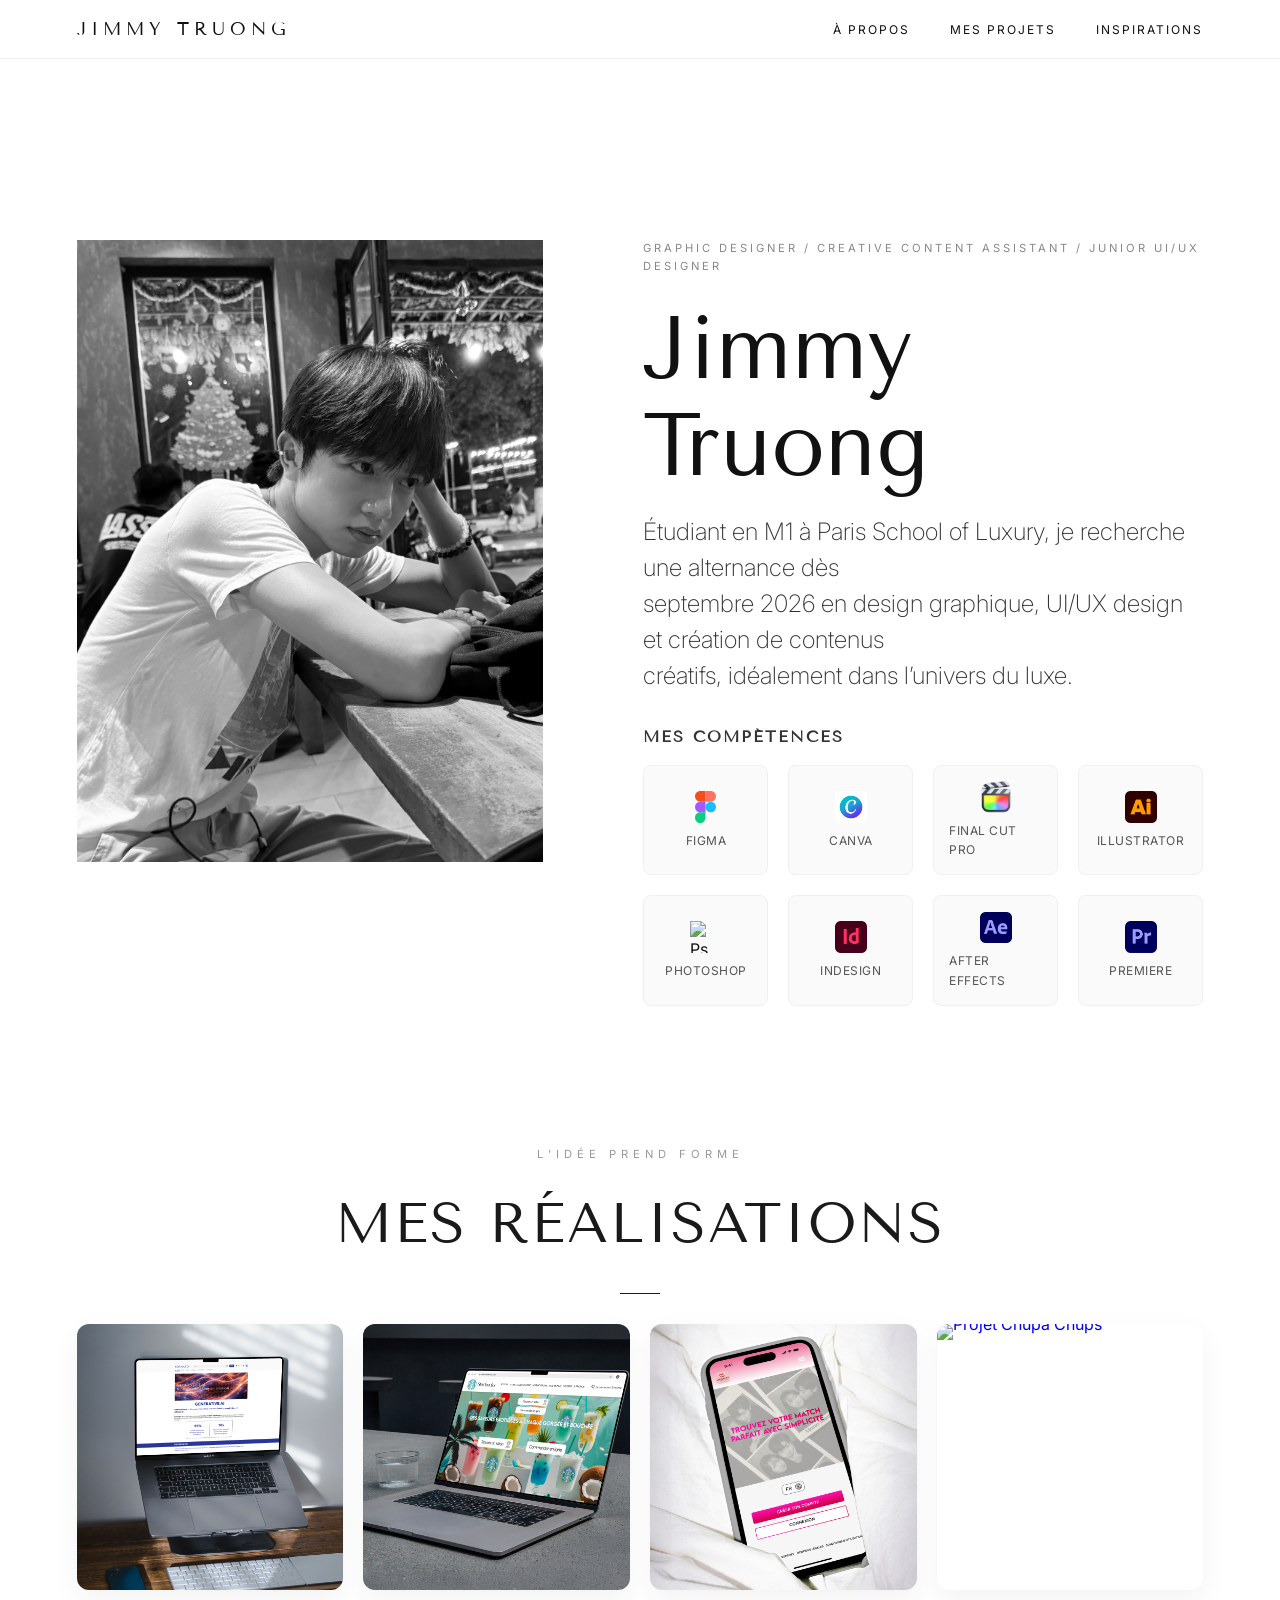
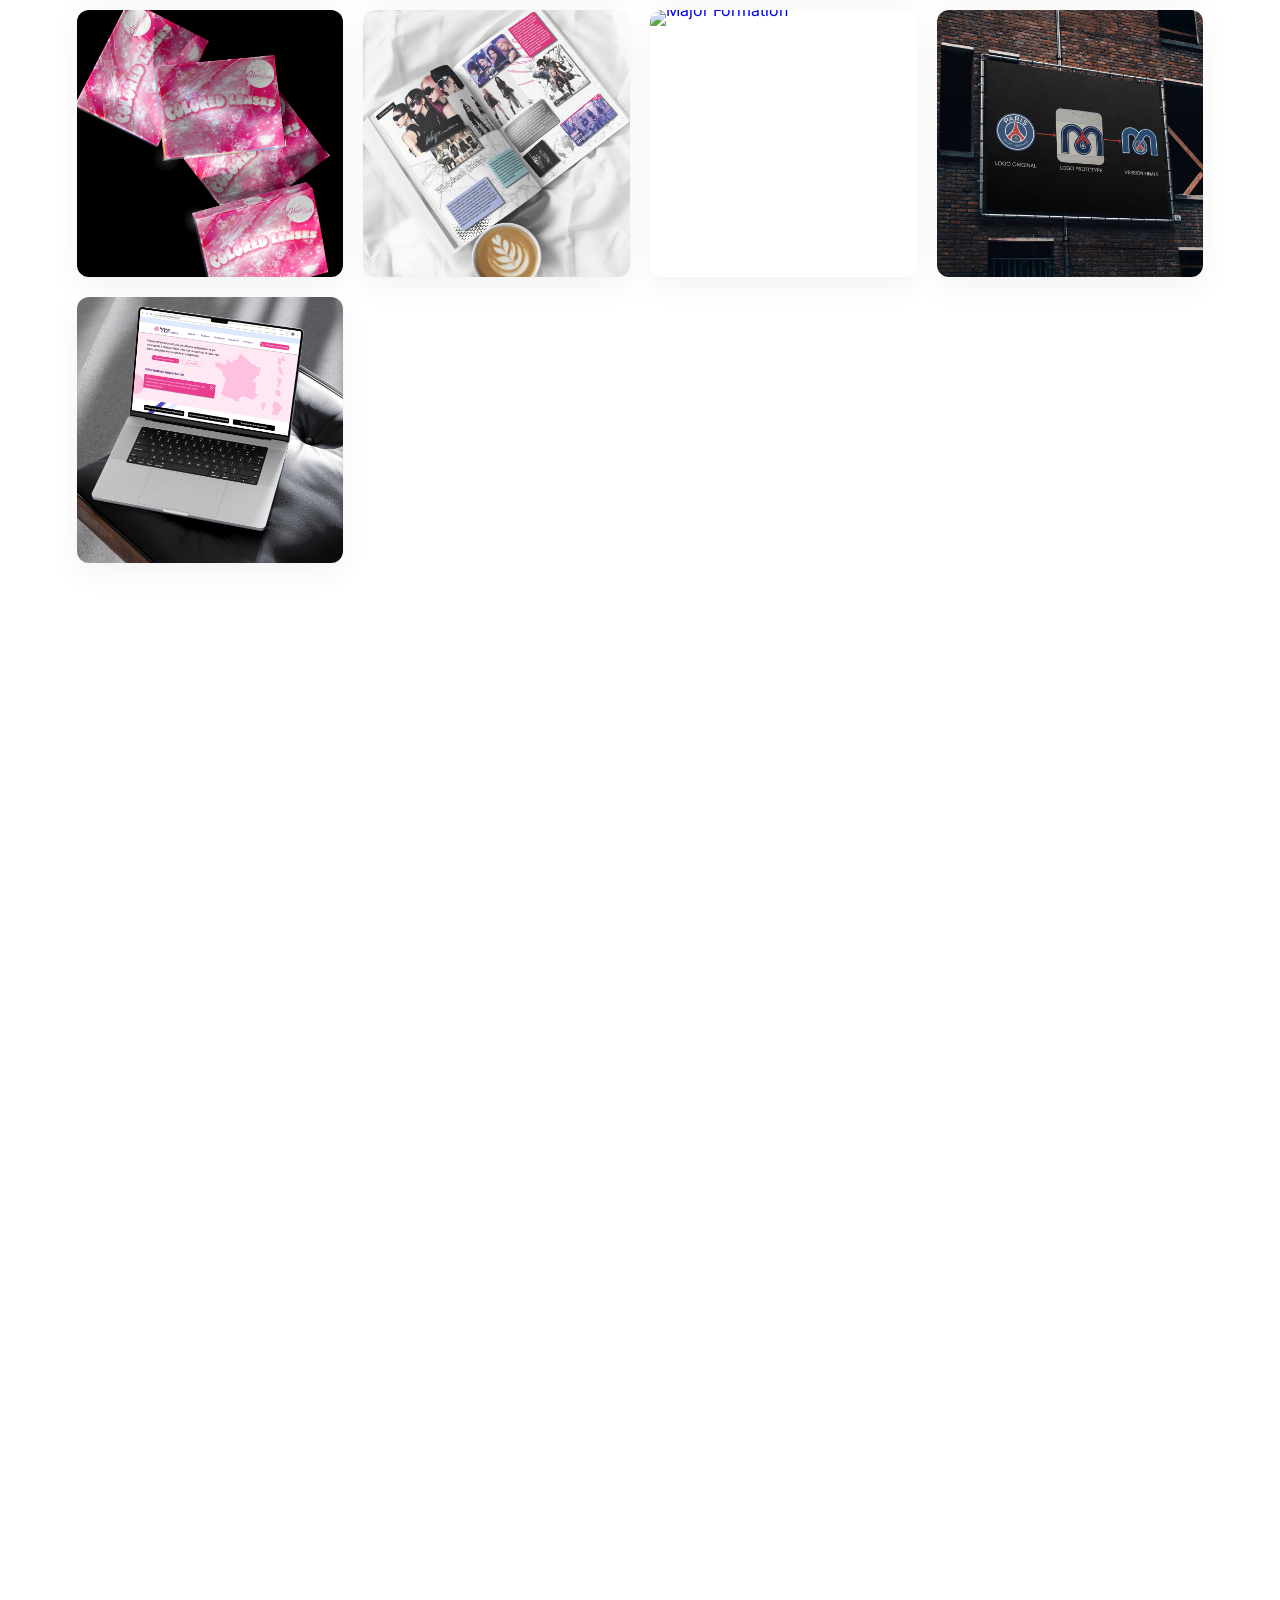
==== commit 877bdf67: "Update index.html" ====
--- a/index.html
+++ b/index.html
@@ -229,7 +229,7 @@
                             <h3>Jang Wonyoung</h3>
                         </a>
                         <span>Dior, Bvlgari & Tommy Hilfiger</span>
-                        <p>Wonyoung membre du groupe IVE est l’une des idols les plus souvent considérées comme la “It Girl” de la 4th génération[cite: 10]</p>
+                        <p>Wonyoung membre du groupe IVE est l’une des idols les plus souvent considérées comme la “It Girl” de la 4th génération.</p>
                     </div>
                 </div>
 
@@ -244,7 +244,7 @@
                             <h3>Hyunjin</h3>
                         </a>
                         <span>Guess, Dior & Versace</span>
-                        <p>Hyunjin membre de Stray Kids, célèbre pour sa danse expressive, son charisme et ses visuels[cite: 10].</p>
+                        <p>Hyunjin membre de Stray Kids, célèbre pour sa danse expressive, son charisme et ses visuels.</p>
                     </div>
                 </div>
 
@@ -259,7 +259,7 @@
                             <h3>Karina</h3>
                         </a>
                         <span>Gentle Monster, Yves Saint Laurent Beauty & Chanel Beauty <br></span>
-                        <p>Karina, membre d’aespa, se démarque par son style futuriste et son côté IA[cite: 10].</p>
+                        <p>Karina, membre d’aespa, se démarque par son style futuriste et son côté IA.</p>
                     </div>
                 </div>
             </div>
@@ -390,4 +390,4 @@
         });
     </script>
 </body>
-</html>+</html>
